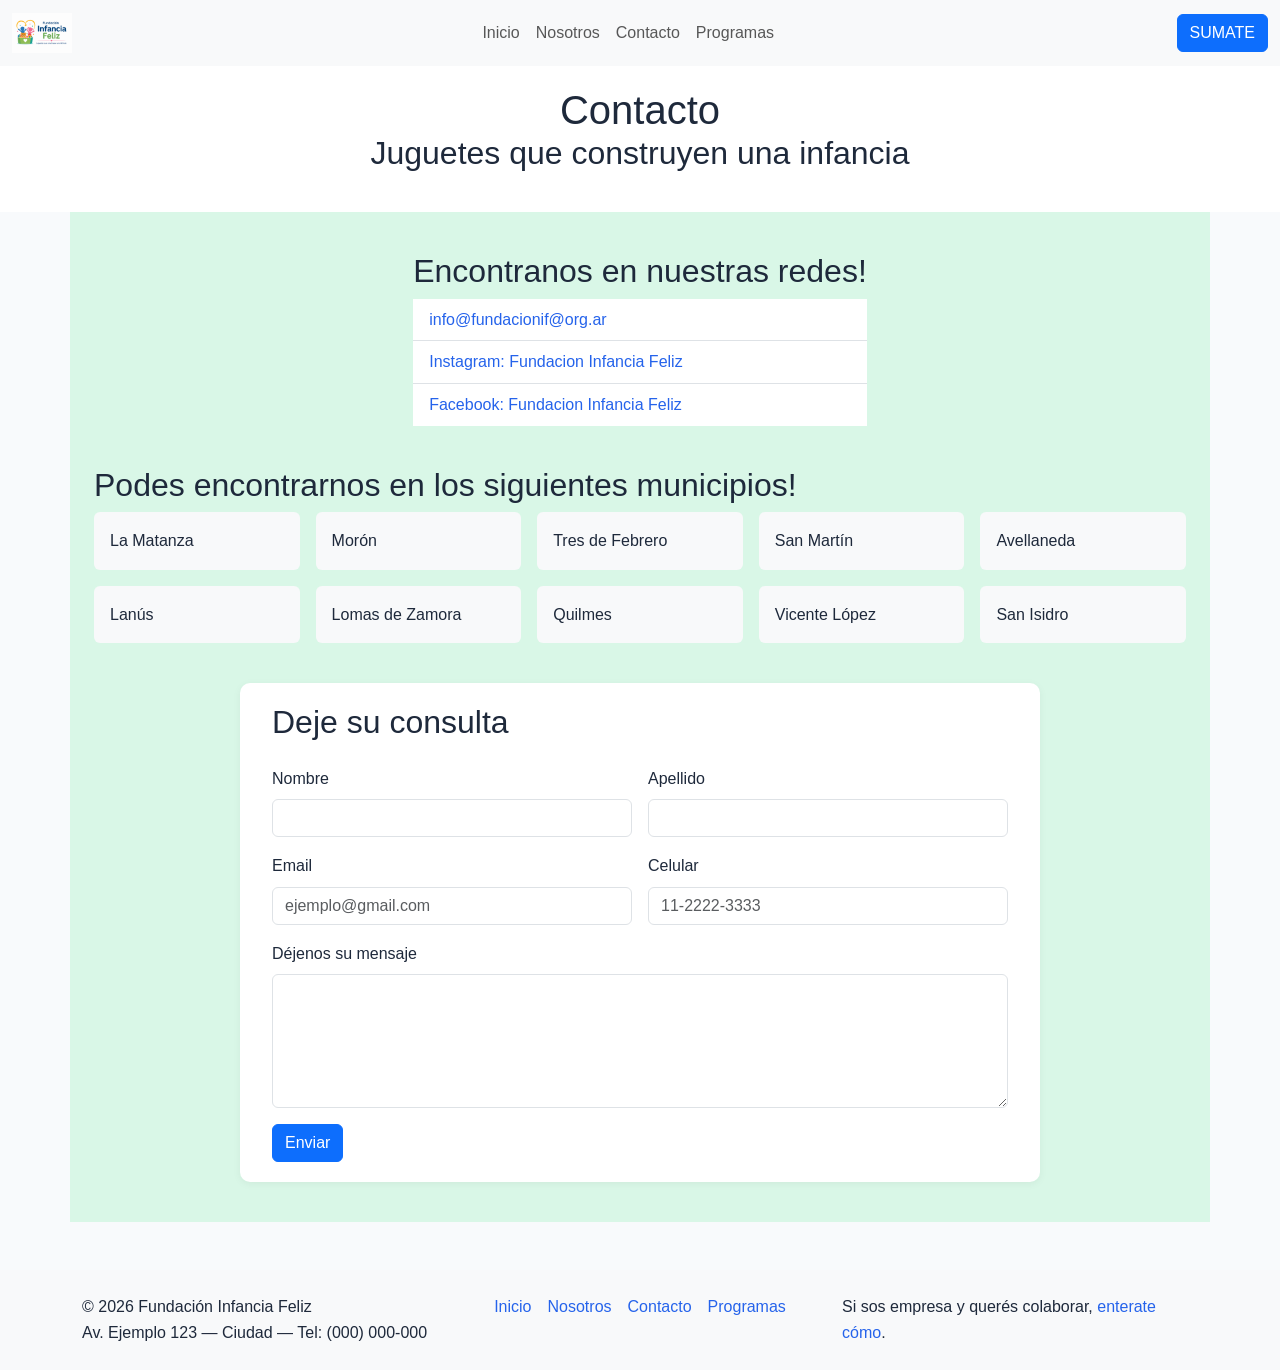
==== pages/contacto.html @ 073d968b "cambios en el estilo del nav" ====
<!doctype html>
<html lang="es">
  <head>
    <meta charset="UTF-8" />
    <meta name="viewport" content="width=device-width, initial-scale=1.0" />
    <title>Fundación Infancia Feliz</title>
    <link
      href="https://cdn.jsdelivr.net/npm/bootstrap@5.3.0/dist/css/bootstrap.min.css"
      rel="stylesheet"
    />
    <link rel="stylesheet" href="../css/estilos.css" />
  </head>

  <body>
    <nav class="navbar navbar-expand-lg navbar-light bg-light">
      <div class="container-fluid">
        <a class="navbar-brand" href="../index.html">
          <img
            src="/img/logo_FIF.png"
            alt="Logo Fundación Infancia Feliz"
            style="height: 40px"
          />
        </a>
        <button
          class="navbar-toggler"
          type="button"
          data-bs-toggle="collapse"
          data-bs-target="#navbarNav"
          aria-controls="navbarNav"
          aria-expanded="false"
          aria-label="Toggle navigation"
        >
          <span class="navbar-toggler-icon"></span>
        </button>
        <div
          class="collapse navbar-collapse justify-content-center"
          id="navbarNav"
        >
          <ul class="navbar-nav mx-auto text-center">
            <li class="nav-item">
              <a class="nav-link" href="../index.html">Inicio</a>
            </li>
            <li class="nav-item">
              <a class="nav-link" href="/pages/nosotros.html">Nosotros</a>
            </li>
            <li class="nav-item">
              <a class="nav-link" href="/pages/contacto.html">Contacto</a>
            </li>
            <li class="nav-item">
              <a class="nav-link" href="/pages/programas.html">Programas</a>
            </li>
          </ul>
          <a class="btn btn-primary ms-2" href="../index.html#inscripcion"
            >SUMATE</a
          >
        </div>
      </div>
    </nav>

    <header>
      <div class="header-copy">
        <h1>Contacto</h1>
        <h2>Juguetes que construyen una infancia</h2>
      </div>
    </header>

    <main class="container">
      <section id="nuestras_redes">
        <div class="container">
          <h2>Encontranos en nuestras redes!</h2>
          <ul class="list-group list-group-flush">
            <li class="list-group-item">
              <a
                href="mailto:info@fundacionif@org.ar"
                class="text-decoration-none"
                >info@fundacionif@org.ar</a
              >
            </li>
            <li class="list-group-item">
              <a
                href="https://www.instagram.com/"
                target="_blank"
                class="text-decoration-none"
                >Instagram: Fundacion Infancia Feliz</a
              >
            </li>
            <li class="list-group-item">
              <a
                href="https://www.facebook.com/"
                target="_blank"
                class="text-decoration-none"
                >Facebook: Fundacion Infancia Feliz</a
              >
            </li>
          </ul>
        </div>
      </section>

      <section>
        <div class="container">
          <h2>Podes encontrarnos en los siguientes municipios!</h2>
          <div class="row row-cols-1 row-cols-md-2 row-cols-lg-5 g-3">
            <div class="col">
              <div class="p-3 bg-light rounded">
                <p class="mb-0">La Matanza</p>
              </div>
            </div>
            <div class="col">
              <div class="p-3 bg-light rounded">
                <p class="mb-0">Morón</p>
              </div>
            </div>
            <div class="col">
              <div class="p-3 bg-light rounded">
                <p class="mb-0">Tres de Febrero</p>
              </div>
            </div>
            <div class="col">
              <div class="p-3 bg-light rounded">
                <p class="mb-0">San Martín</p>
              </div>
            </div>
            <div class="col">
              <div class="p-3 bg-light rounded">
                <p class="mb-0">Avellaneda</p>
              </div>
            </div>
            <div class="col">
              <div class="p-3 bg-light rounded">
                <p class="mb-0">Lanús</p>
              </div>
            </div>
            <div class="col">
              <div class="p-3 bg-light rounded">
                <p class="mb-0">Lomas de Zamora</p>
              </div>
            </div>
            <div class="col">
              <div class="p-3 bg-light rounded">
                <p class="mb-0">Quilmes</p>
              </div>
            </div>
            <div class="col">
              <div class="p-3 bg-light rounded">
                <p class="mb-0">Vicente López</p>
              </div>
            </div>
            <div class="col">
              <div class="p-3 bg-light rounded">
                <p class="mb-0">San Isidro</p>
              </div>
            </div>
          </div>
        </div>
      </section>

      <section id="Consulta" class="Consulta">
        <div class="container">
          <form
            id="form-consulta"
            action="#success"
            method="get"
            class="row g-3"
          >
            <div class="col-12">
              <h2>Deje su consulta</h2>
            </div>
            <div class="col-md-6">
              <label for="nombre" class="form-label">Nombre</label>
              <input
                type="text"
                id="nombre"
                name="nombre"
                class="form-control"
                required
              />
            </div>

            <div class="col-md-6">
              <label for="apellido" class="form-label">Apellido</label>
              <input
                type="text"
                id="apellido"
                name="apellido"
                class="form-control"
                required
              />
            </div>

            <div class="col-md-6">
              <label for="email" class="form-label">Email</label>
              <input
                type="email"
                id="email"
                name="email"
                class="form-control"
                required
                placeholder="ejemplo@gmail.com"
              />
            </div>

            <div class="col-md-6">
              <label for="celular" class="form-label">Celular</label>
              <input
                type="tel"
                id="celular"
                name="celular"
                class="form-control"
                required
                placeholder="11-2222-3333"
              />
            </div>

            <div class="col-12">
              <label for="mensaje" class="form-label">Déjenos su mensaje</label>
              <textarea id="mensaje" class="form-control" rows="5"></textarea>
            </div>

            <div class="col-12">
              <button type="submit" class="btn btn-primary">Enviar</button>
            </div>
          </form>
          <div id="success" class="alert alert-success mt-3" role="alert">
            ¡Tu mensaje se envió correctamente! En breve nos contactaremos.
          </div>
        </div>
      </section>
    </main>

    <footer class="bg-light mt-5 py-4">
      <div class="container">
        <div class="row">
          <div class="col-md-4 mb-3 mb-md-0">
            <p>&copy; 2026 Fundación Infancia Feliz</p>
            <p>Av. Ejemplo 123 — Ciudad — Tel: (000) 000-000</p>
          </div>
          <div class="col-md-4 mb-3 mb-md-0 text-center footer-links">
            <ul
              class="list-unstyled d-flex justify-content-center flex-wrap gap-3"
            >
              <li>
                <a href="../index.html" class="text-decoration-none">Inicio</a>
              </li>
              <li>
                <a href="./nosotros.html" class="text-decoration-none"
                  >Nosotros</a
                >
              </li>
              <li>
                <a href="./contacto.html" class="text-decoration-none"
                  >Contacto</a
                >
              </li>
              <li>
                <a href="./programas.html" class="text-decoration-none"
                  >Programas</a
                >
              </li>
            </ul>
          </div>
          <div class="col-md-4">
            <p>
              Si sos empresa y querés colaborar,
              <a href="./contacto.html" class="text-decoration-none"
                >enterate cómo</a
              >.
            </p>
          </div>
        </div>
      </div>
    </footer>
    <script src="https://cdn.jsdelivr.net/npm/bootstrap@5.3.0/dist/js/bootstrap.bundle.min.js"></script>
  </body>
</html>
---- css/estilos.css ----
/* Variable de la paleta de colores */
:root {
  --color-primario: #2563eb;
  --color-secundario: #16a34a;
  --color-texto: #1e293b;
  --color-fondo: #f8fafc;
  --color-contenido: #d9f7e7;
  --color-header-fondo: #ffffff;
  --color-footer-fondo: #2563eb;
  --color-success: #236516;
  --color-blanco: #ffffff;
  --color-borde: #e2e8f0;
  --color-sombra: rgba(0, 0, 0, 0.05);
  --fuente-principal: "Inter", sans-serif;
}

/* RESET BASICO */
* {
  box-sizing: border-box;
  margin: 0;
  padding: 0;
}

html {
  width: 100%;
  height: 100%;
}

body {
  min-height: 100vh;
  background-color: var(--color-fondo);
  color: var(--color-texto);
  font-family: var(--fuente-principal);
  line-height: 1.6;
}

header {
  width: 100%;
  background: var(--color-header-fondo);
  padding: 20px 20px 40px;
}

.header-copy {
  width: 100%;
  max-width: 1200px;
  margin: 0 auto;
  text-align: center;
}

.header-copy h1,
.header-copy h2 {
  margin: 0;
}

main {
  width: 100%;
  background: var(--color-contenido);
  display: flex;
  flex-direction: column;
  align-items: center;
  gap: 40px;
  padding: 40px 20px;
}

.patrocinadores {
  width: 100%;
  max-width: 1200px;
  padding: 40px 20px;
  margin: 0 auto;
}

.patrocinadores h2 {
  text-align: center;
  margin-bottom: 24px;
}

.patrocinadores img {
  width: 100%;
  max-width: 180px;
  height: auto;
  display: block;
}

.patrocinadores .logo-wrap {
  display: flex;
  justify-content: center;
  align-items: center;
  padding: 6px;
  background: transparent;
}

.patrocinadores .logo-img {
  max-width: 160px;
  height: auto;
  opacity: 0.8;
  transition:
    opacity 200ms ease,
    filter 200ms ease;
}

.patrocinadores .logo-wrap:hover .logo-img {
  opacity: 1;
  filter: brightness(1.03) contrast(1.06) saturate(1.02);
}

footer p {
  margin: 0;
}

.footer-links ul {
  justify-content: center;
  gap: 1rem;
}

.footer-links li {
  margin-bottom: 0;
}

@media (max-width: 576px) {
  .footer-links ul {
    flex-direction: column;
    gap: 0.6rem;
  }
}

@media (max-width: 768px) {
  .navbar .navbar-nav {
    justify-content: center;
  }
}

.inscripcion,
.Consulta {
  width: 100%;
  max-width: 800px;
  padding: 20px;
  background: var(--color-blanco);
  border-radius: 10px;
  box-shadow: 0 2px 8px var(--color-sombra);
  margin: 0 auto;
}

#success {
  display: none;
  padding: 14px 16px;
  border-radius: 10px;
  font-size: 0.95rem;
  background: #d1fae5;
  color: var(--color-success);
  border: 1px solid #a7f3d0;
  margin-top: 10px;
}

#success:target {
  display: block;
}

a {
  color: var(--color-primario);
  text-decoration: none;
  transition: 0.2s ease;
}

a:hover {
  opacity: 0.55;
}

h1,
h2,
h3,
h4,
h5,
h6 {
  margin-top: 0;
  color: var(--color-texto);
}
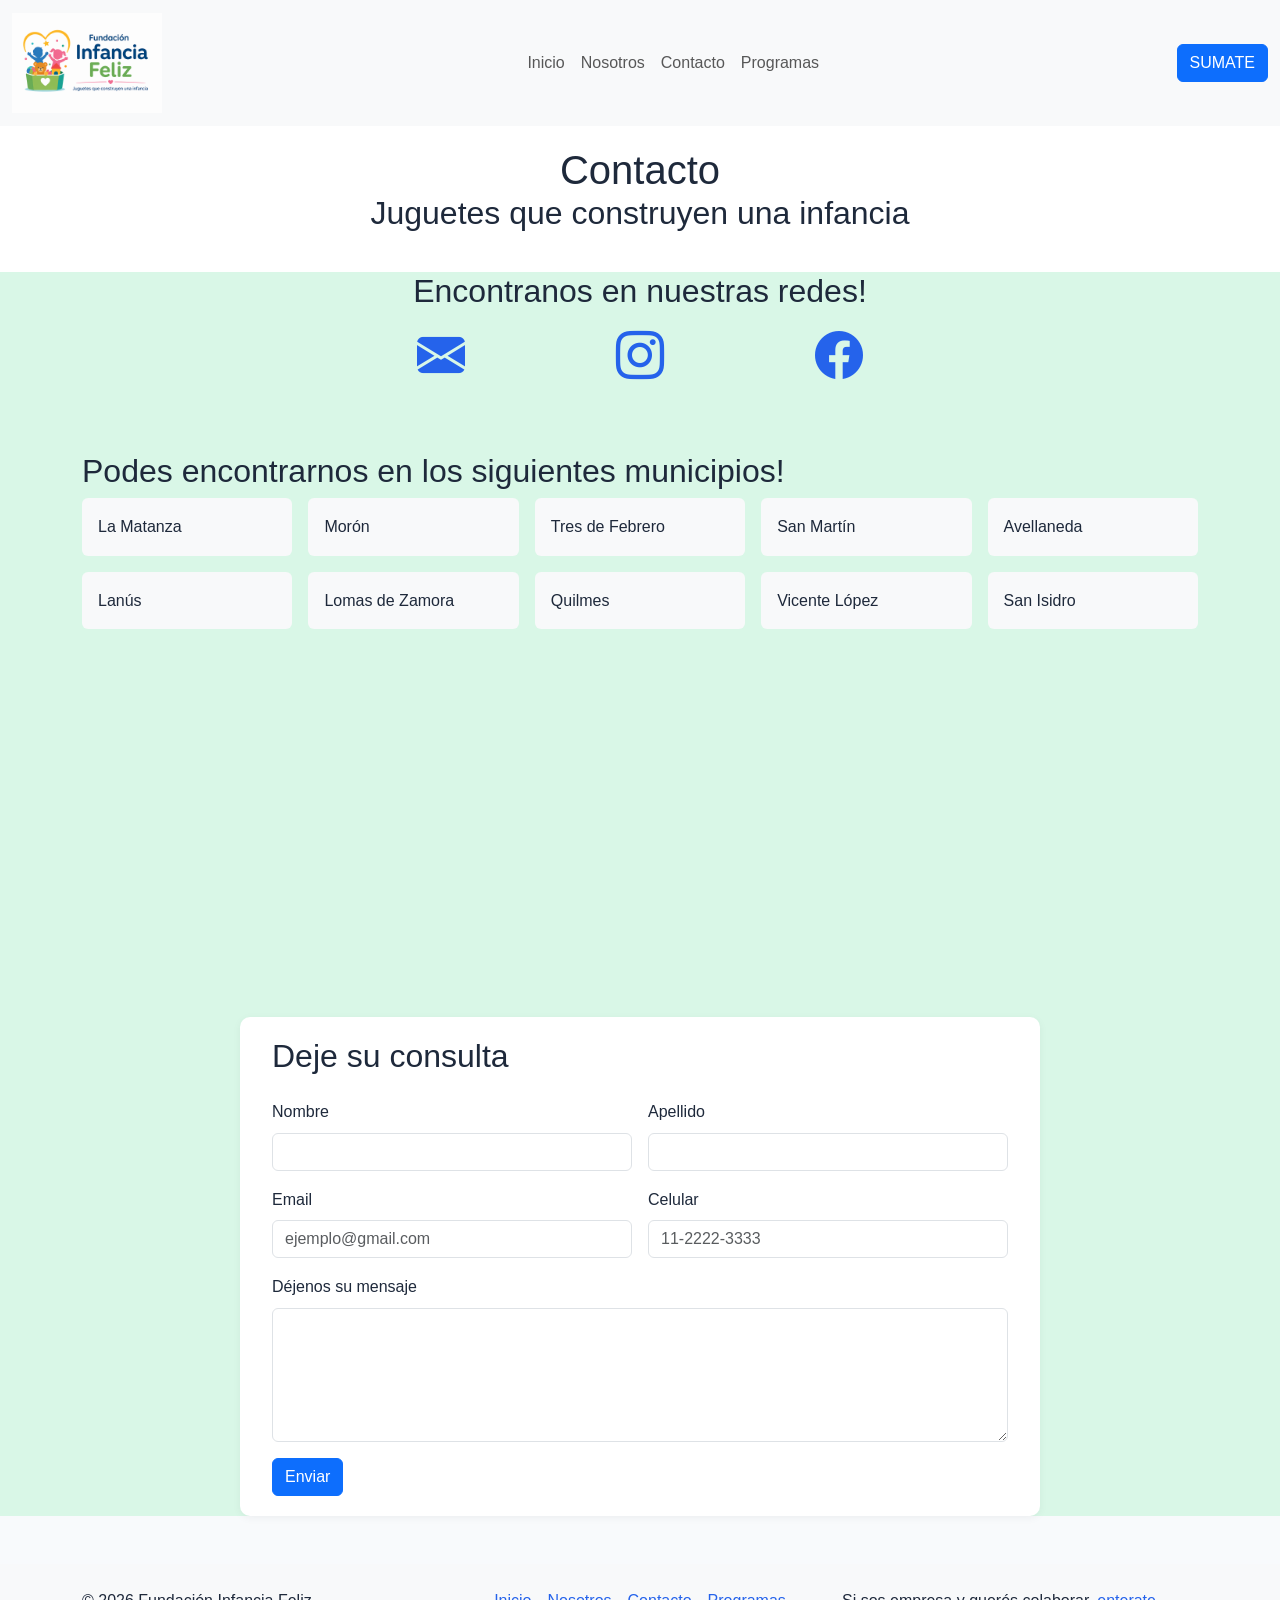
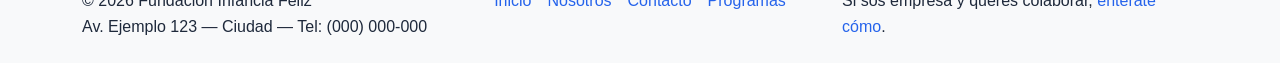
==== commit d6969d52: "se agrega contenido en contacto.html y programas.html, tambien imagenes y un mapa, se modifica un po" ====
--- a/pages/contacto.html
+++ b/pages/contacto.html
@@ -8,6 +8,10 @@
       href="https://cdn.jsdelivr.net/npm/bootstrap@5.3.0/dist/css/bootstrap.min.css"
       rel="stylesheet"
     />
+    <link
+      rel="stylesheet"
+      href="https://cdn.jsdelivr.net/npm/bootstrap-icons@1.11.3/font/bootstrap-icons.min.css"
+    />
     <link rel="stylesheet" href="../css/estilos.css" />
   </head>
 
@@ -18,7 +22,7 @@
           <img
             src="/img/logo_FIF.png"
             alt="Logo Fundación Infancia Feliz"
-            style="height: 40px"
+            style="height: 100px"
           />
         </a>
         <button
@@ -64,33 +68,36 @@
       </div>
     </header>
 
-    <main class="container">
+    <main>
       <section id="nuestras_redes">
-        <div class="container">
-          <h2>Encontranos en nuestras redes!</h2>
-          <ul class="list-group list-group-flush">
-            <li class="list-group-item">
+        <div class="row align-items-center justify-content-center">
+          <div class="col-12 text-center">
+            <h2>Encontranos en nuestras redes!</h2>
+          </div>
+
+          <ul class="row text-center">
+            <li class="list-group-item col-4">
               <a
                 href="mailto:info@fundacionif@org.ar"
                 class="text-decoration-none"
-                >info@fundacionif@org.ar</a
-              >
-            </li>
-            <li class="list-group-item">
+                ><i class="bi bi-envelope-fill" style="font-size: 3rem"></i>
+              </a>
+            </li>
+            <li class="list-group-item col-4">
               <a
                 href="https://www.instagram.com/"
                 target="_blank"
                 class="text-decoration-none"
-                >Instagram: Fundacion Infancia Feliz</a
-              >
-            </li>
-            <li class="list-group-item">
+                ><i class="bi bi-instagram" style="font-size: 3rem"></i
+              ></a>
+            </li>
+            <li class="list-group-item col-4">
               <a
                 href="https://www.facebook.com/"
                 target="_blank"
                 class="text-decoration-none"
-                >Facebook: Fundacion Infancia Feliz</a
-              >
+                ><i class="bi bi-facebook" style="font-size: 3rem"></i
+              ></a>
             </li>
           </ul>
         </div>
@@ -152,9 +159,18 @@
             </div>
           </div>
         </div>
+
+        <iframe 
+  src="https://www.google.com/maps/embed?pb=!1m18!1m12!1m3!1d3283.427414147626!2d-58.64022692350282!3d-34.61863775828763!2m3!1f0!2f0!3f0!3m2!1i1024!2i768!4f13.1!3m3!1m2!1s0x95bcb8d055e548bf%3A0x738f85ea67aeabe5!2sUniversidad%20Nacional%20de%20Hurlingham!5e0!3m2!1ses!2sar!4v1782451593957!5m2!1ses!2sar" 
+  width="50%" 
+  height="300" 
+  style="border:0; border-radius:10px; margin: 20px;" 
+  allowfullscreen="" 
+  loading="lazy">
+</iframe>
       </section>
 
-      <section id="Consulta" class="Consulta">
+      <section class="consulta">
         <div class="container">
           <form
             id="form-consulta"
--- a/css/estilos.css
+++ b/css/estilos.css
@@ -11,7 +11,7 @@
   --color-blanco: #ffffff;
   --color-borde: #e2e8f0;
   --color-sombra: rgba(0, 0, 0, 0.05);
-  --fuente-principal: "Inter", sans-serif;
+  --fuente-principal: "Trebuchet MS", sans-serif;
 }
 
 /* RESET BASICO */
@@ -59,7 +59,20 @@
   flex-direction: column;
   align-items: center;
   gap: 40px;
-  padding: 40px 20px;
+}
+
+.presentacion h2 {
+  font-size: 3rem;
+  background-color: #197c4e;
+  color: white;
+  display: inline-block;
+}
+
+.presentacion p {
+  font-size: 1.2rem;
+  line-height: 1.8;
+  margin-top: 20px;
+  padding-left: 5px;
 }
 
 .patrocinadores {
@@ -76,7 +89,6 @@
 
 .patrocinadores img {
   width: 100%;
-  max-width: 180px;
   height: auto;
   display: block;
 }
@@ -85,59 +97,78 @@
   display: flex;
   justify-content: center;
   align-items: center;
-  padding: 6px;
   background: transparent;
 }
 
 .patrocinadores .logo-img {
-  max-width: 160px;
+  max-width: 200px;
   height: auto;
   opacity: 0.8;
   transition:
     opacity 200ms ease,
-    filter 200ms ease;
+    filter 200ms ease,
+    transform 200ms ease;
 }
 
 .patrocinadores .logo-wrap:hover .logo-img {
-  opacity: 1;
+  opacity: 100;
   filter: brightness(1.03) contrast(1.06) saturate(1.02);
+  filter: drop-shadow(0 12px 30px rgba(0, 0, 0, 0.25));
+  transform: translateY(-3px);
 }
 
 footer p {
   margin: 0;
 }
 
-.footer-links ul {
-  justify-content: center;
-  gap: 1rem;
-}
-
-.footer-links li {
-  margin-bottom: 0;
-}
-
-@media (max-width: 576px) {
-  .footer-links ul {
-    flex-direction: column;
-    gap: 0.6rem;
-  }
-}
-
-@media (max-width: 768px) {
-  .navbar .navbar-nav {
-    justify-content: center;
-  }
+#nuestros_programas {
+  width: 100%;
+  max-width: 1200px;
+  margin: 0 auto;
+  padding: 20px 0;
+}
+
+#nuestros_programas h2 {
+  text-align: center;
+  margin-bottom: 24px;
+}
+
+.programas-grid {
+  display: grid;
+  grid-template-columns: repeat(2, minmax(0, 1fr));
+  gap: 20px;
+}
+
+.programa-card {
+  background: var(--color-blanco);
+  border: 1px solid var(--color-borde);
+  border-radius: 16px;
+  padding: 18px;
+  text-align: center;
+  box-shadow: 0 10px 20px rgba(0, 0, 0, 0.05);
+}
+
+.programa-card img {
+  width: 100%;
+  height: auto;
+  display: block;
+  border-radius: 12px;
+  margin-bottom: 16px;
+}
+
+.programa-card h3 {
+  font-size: 1.2rem;
+  margin: 0;
 }
 
 .inscripcion,
-.Consulta {
+.consulta {
   width: 100%;
   max-width: 800px;
   padding: 20px;
   background: var(--color-blanco);
   border-radius: 10px;
   box-shadow: 0 2px 8px var(--color-sombra);
-  margin: 0 auto;
 }
 
 #success {
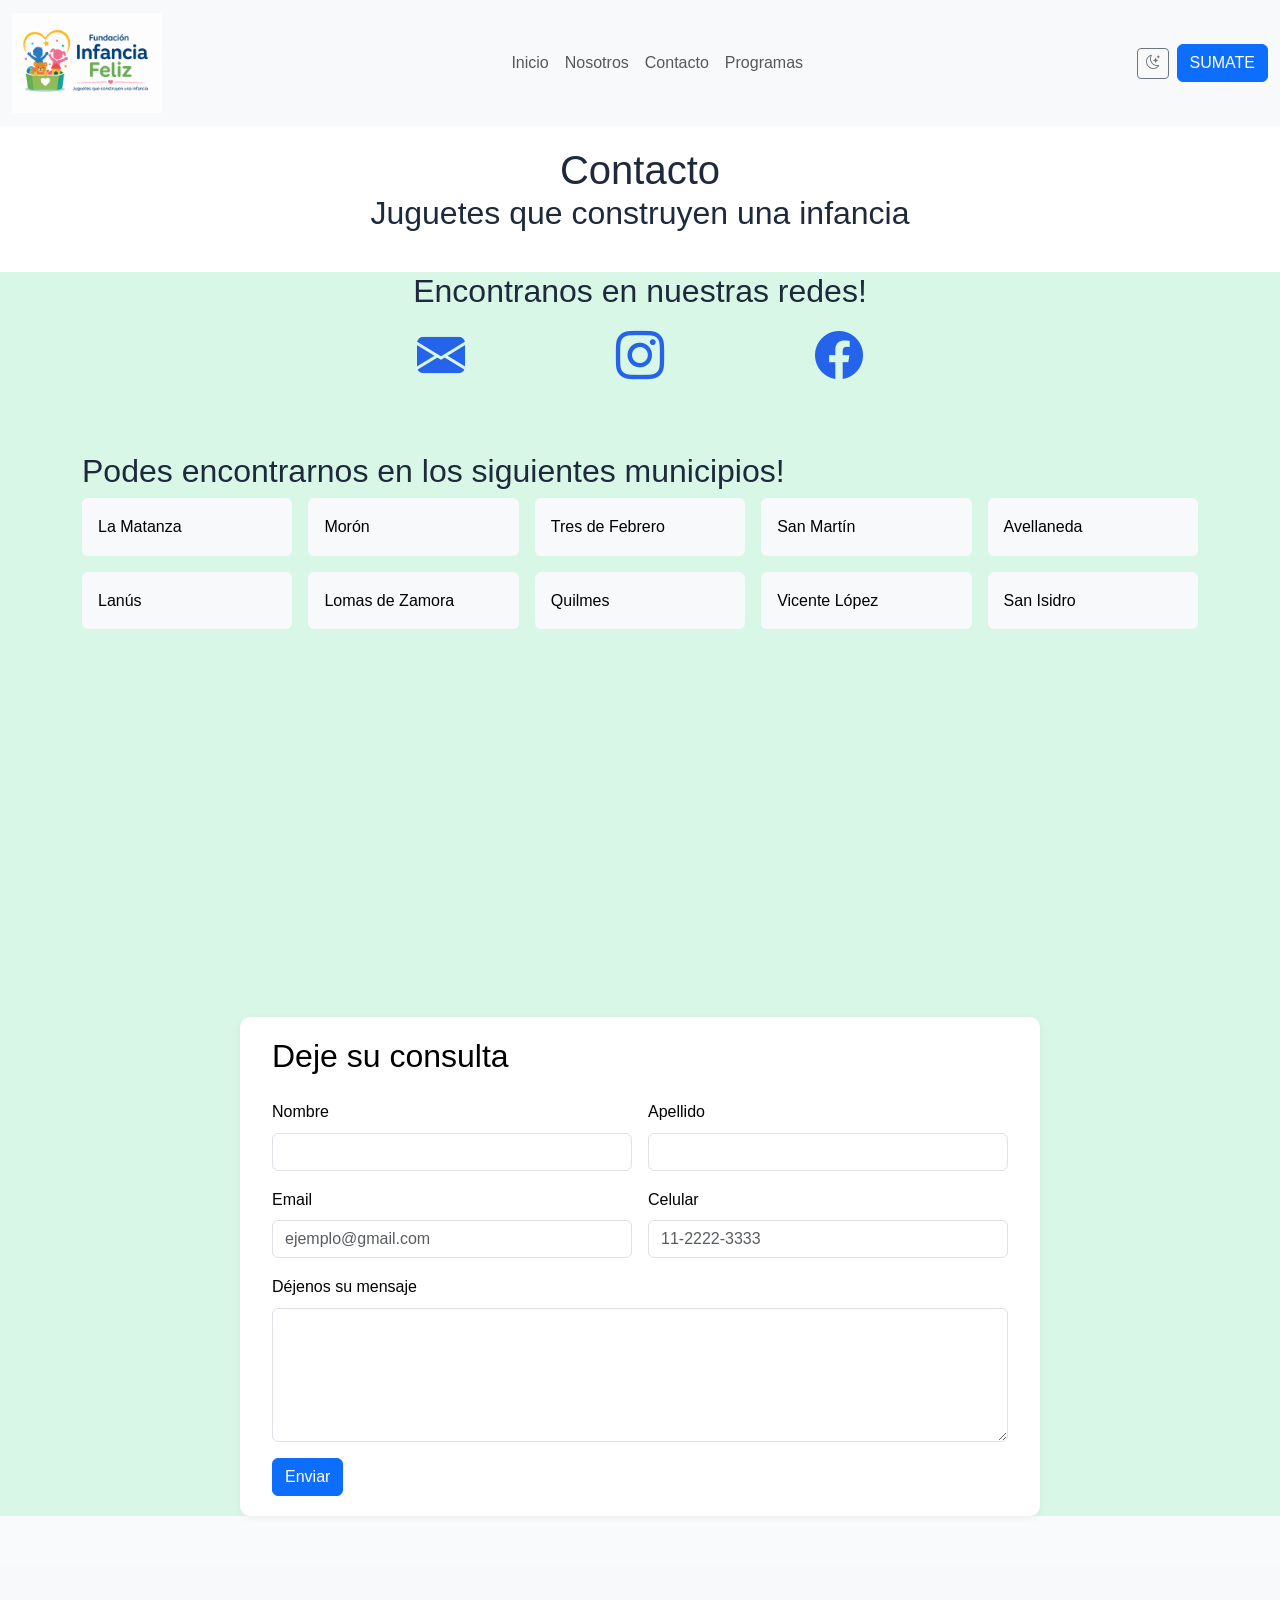
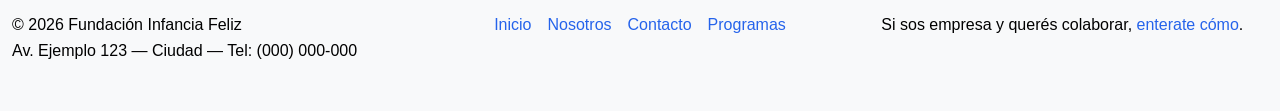
==== commit 21a62e4d: "se agrega javascript modo oscuro, tambien se corrijen diferencias visuales entre las paginas" ====
--- a/pages/contacto.html
+++ b/pages/contacto.html
@@ -54,6 +54,10 @@
               <a class="nav-link" href="/pages/programas.html">Programas</a>
             </li>
           </ul>
+
+          <button id="btn-modo" class="btn btn-outline-secondary btn-sm">
+            <i class="bi bi-moon-stars"></i>
+          </button>
           <a class="btn btn-primary ms-2" href="../index.html#inscripcion"
             >SUMATE</a
           >
@@ -103,7 +107,7 @@
         </div>
       </section>
 
-      <section>
+      <section id="donde-estamos">
         <div class="container">
           <h2>Podes encontrarnos en los siguientes municipios!</h2>
           <div class="row row-cols-1 row-cols-md-2 row-cols-lg-5 g-3">
@@ -160,14 +164,15 @@
           </div>
         </div>
 
-        <iframe 
-  src="https://www.google.com/maps/embed?pb=!1m18!1m12!1m3!1d3283.427414147626!2d-58.64022692350282!3d-34.61863775828763!2m3!1f0!2f0!3f0!3m2!1i1024!2i768!4f13.1!3m3!1m2!1s0x95bcb8d055e548bf%3A0x738f85ea67aeabe5!2sUniversidad%20Nacional%20de%20Hurlingham!5e0!3m2!1ses!2sar!4v1782451593957!5m2!1ses!2sar" 
-  width="50%" 
-  height="300" 
-  style="border:0; border-radius:10px; margin: 20px;" 
-  allowfullscreen="" 
-  loading="lazy">
-</iframe>
+        <iframe
+          src="https://www.google.com/maps/embed?pb=!1m18!1m12!1m3!1d3283.427414147626!2d-58.64022692350282!3d-34.61863775828763!2m3!1f0!2f0!3f0!3m2!1i1024!2i768!4f13.1!3m3!1m2!1s0x95bcb8d055e548bf%3A0x738f85ea67aeabe5!2sUniversidad%20Nacional%20de%20Hurlingham!5e0!3m2!1ses!2sar!4v1782451593957!5m2!1ses!2sar"
+          width="50%"
+          height="300"
+          style="border: 0; border-radius: 10px; margin: 20px"
+          allowfullscreen=""
+          loading="lazy"
+        >
+        </iframe>
       </section>
 
       <section class="consulta">
@@ -244,13 +249,13 @@
     </main>
 
     <footer class="bg-light mt-5 py-4">
-      <div class="container">
+      <div>
         <div class="row">
-          <div class="col-md-4 mb-3 mb-md-0">
+          <div class="col-md-4 p-4">
             <p>&copy; 2026 Fundación Infancia Feliz</p>
             <p>Av. Ejemplo 123 — Ciudad — Tel: (000) 000-000</p>
           </div>
-          <div class="col-md-4 mb-3 mb-md-0 text-center footer-links">
+          <div class="col-md-4 p-4">
             <ul
               class="list-unstyled d-flex justify-content-center flex-wrap gap-3"
             >
@@ -274,7 +279,7 @@
               </li>
             </ul>
           </div>
-          <div class="col-md-4">
+          <div class="col-md-4 p-4">
             <p>
               Si sos empresa y querés colaborar,
               <a href="./contacto.html" class="text-decoration-none"
@@ -286,5 +291,6 @@
       </div>
     </footer>
     <script src="https://cdn.jsdelivr.net/npm/bootstrap@5.3.0/dist/js/bootstrap.bundle.min.js"></script>
+    <script src="/JS/main.js"></script>
   </body>
 </html>
--- a/css/estilos.css
+++ b/css/estilos.css
@@ -21,6 +21,30 @@
   padding: 0;
 }
 
+/*MODO OSCURO*/
+body.modo-oscuro {
+  --color-primario: #2563eb;
+  --color-secundario: #16a34a;
+  --color-texto: #f9f9fa;
+  --color-fondo: #f8fafc;
+  --color-contenido: #17442e;
+  --color-header-fondo: #2e5f48;
+  --color-footer-fondo: #2563eb;
+  --color-success: #236516;
+  --color-blanco: #ffffff;
+  --color-borde: #e2e8f0;
+  --color-sombra: rgba(0, 0, 0, 0.05);
+  --fuente-principal: "Trebuchet MS", sans-serif;
+}
+
+body.modo-oscuro #btn-modo {
+  background: #222;
+}
+
+body.modo-oscuro #btn-modo:hover {
+  background: #222;
+}
+
 html {
   width: 100%;
   height: 100%;
@@ -119,6 +143,7 @@
 
 footer p {
   margin: 0;
+  color: black;
 }
 
 #nuestros_programas {
@@ -169,6 +194,11 @@
   background: var(--color-blanco);
   border-radius: 10px;
   box-shadow: 0 2px 8px var(--color-sombra);
+  color: black;
+}
+
+.inscripcion h2{
+  color: black;
 }
 
 #success {
@@ -205,3 +235,12 @@
   margin-top: 0;
   color: var(--color-texto);
 }
+
+
+#form-consulta h2{
+  color: black;
+}
+
+#donde-estamos p{
+  color: black;
+}
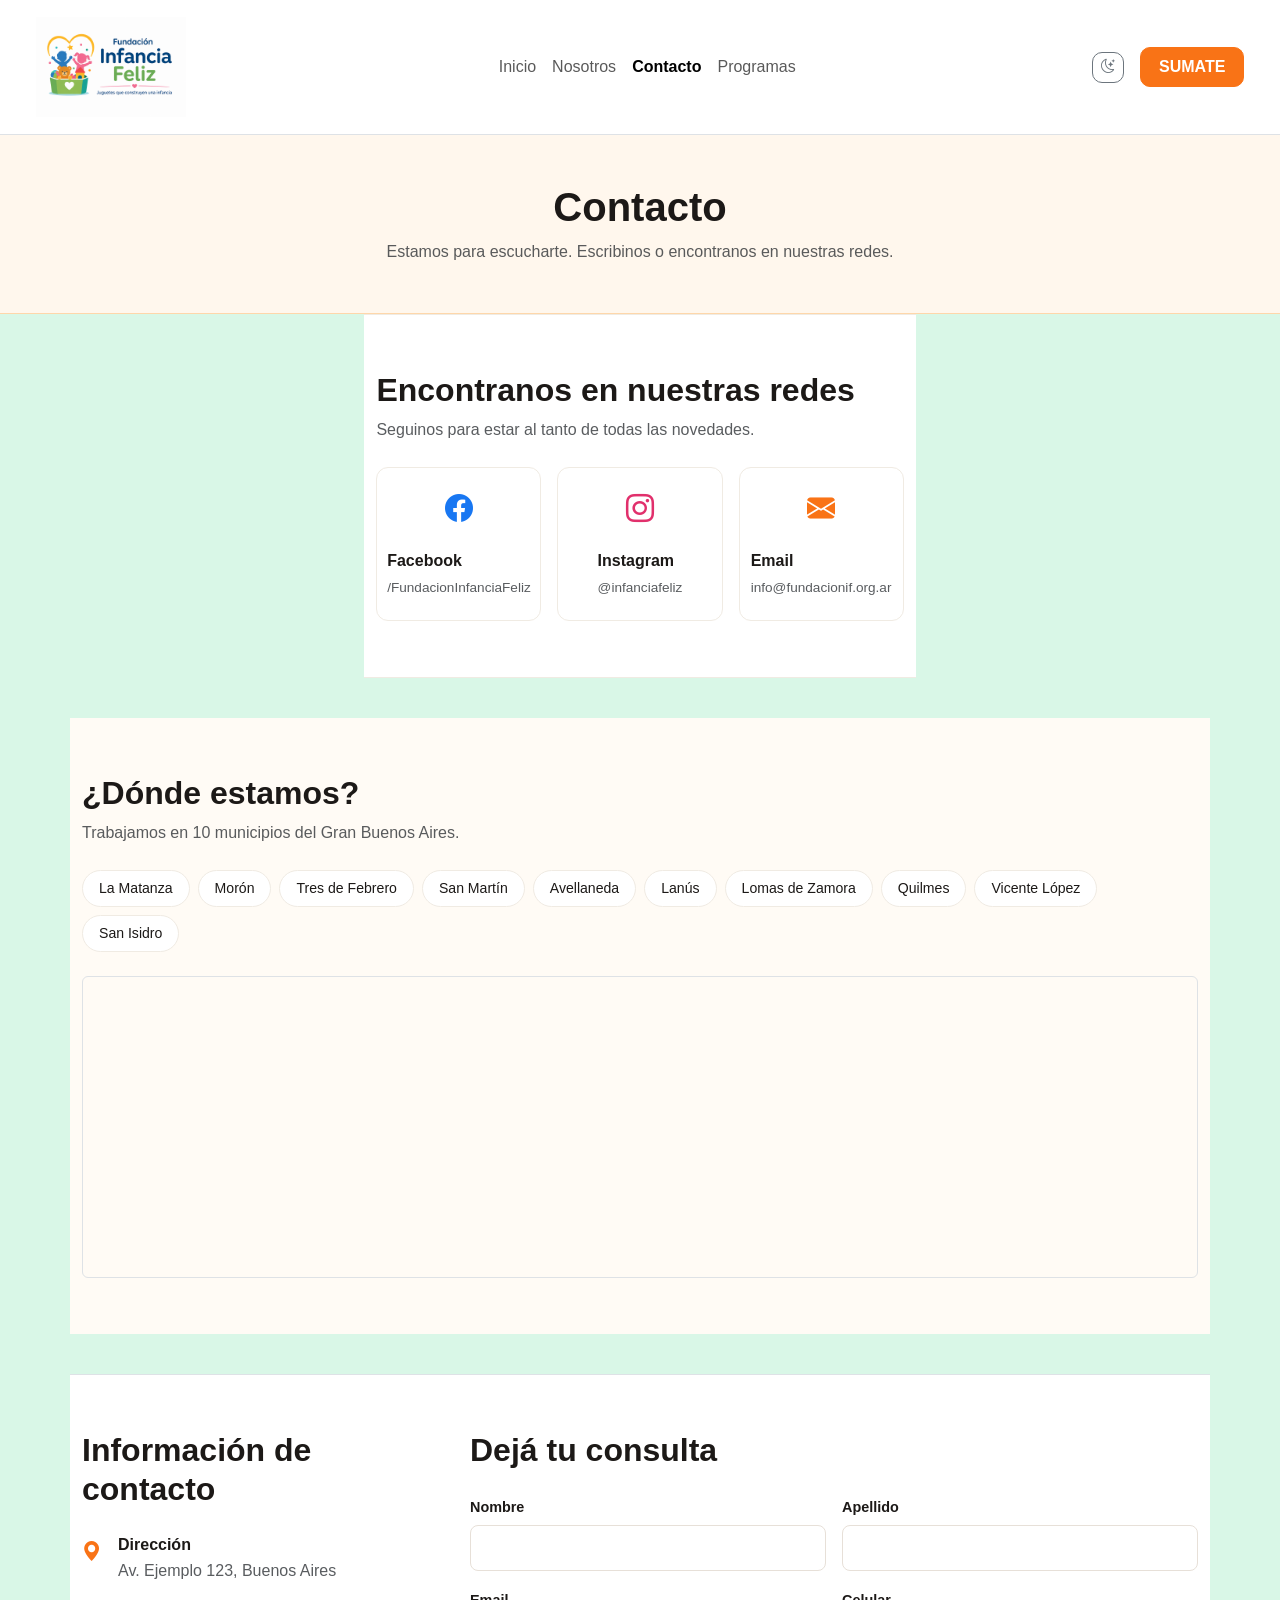
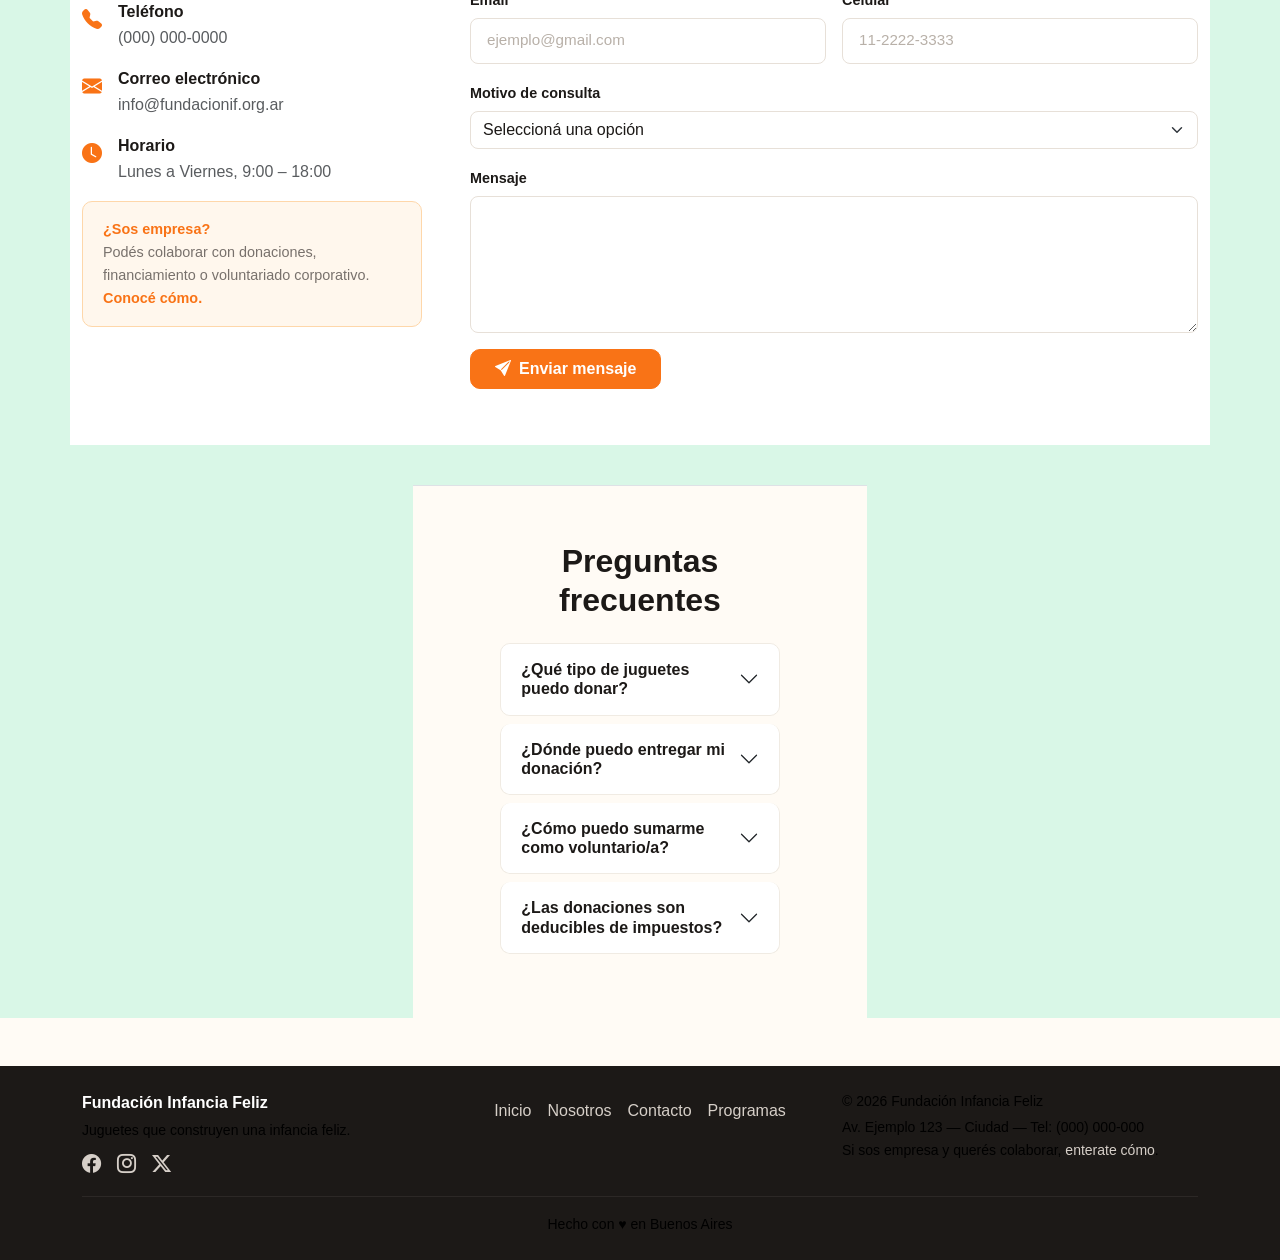
==== commit 6c131b61: "se agrega contenido y mejora visual con bootstrap en Contacto.html" ====
--- a/pages/contacto.html
+++ b/pages/contacto.html
@@ -3,294 +3,318 @@
   <head>
     <meta charset="UTF-8" />
     <meta name="viewport" content="width=device-width, initial-scale=1.0" />
-    <title>Fundación Infancia Feliz</title>
-    <link
-      href="https://cdn.jsdelivr.net/npm/bootstrap@5.3.0/dist/css/bootstrap.min.css"
-      rel="stylesheet"
-    />
-    <link
-      rel="stylesheet"
-      href="https://cdn.jsdelivr.net/npm/bootstrap-icons@1.11.3/font/bootstrap-icons.min.css"
-    />
+    <title>Contacto — Fundación Infancia Feliz</title>
+    <link href="https://cdn.jsdelivr.net/npm/bootstrap@5.3.0/dist/css/bootstrap.min.css" rel="stylesheet" />
+    <link rel="stylesheet" href="https://cdn.jsdelivr.net/npm/bootstrap-icons@1.11.3/font/bootstrap-icons.min.css" />
     <link rel="stylesheet" href="../css/estilos.css" />
+    <!-- css -->
+    <link rel="stylesheet" href="../css/contacto.css" />
   </head>
 
   <body>
-    <nav class="navbar navbar-expand-lg navbar-light bg-light">
+
+    <!-- NAVBAR -->
+    <nav class="navbar navbar-expand-lg navbar-light border-bottom">
       <div class="container-fluid">
         <a class="navbar-brand" href="../index.html">
-          <img
-            src="/img/logo_FIF.png"
-            alt="Logo Fundación Infancia Feliz"
-            style="height: 100px"
-          />
+          <img src="/img/logo_FIF.png" alt="Logo Fundación Infancia Feliz" style="height: 100px" />
         </a>
-        <button
-          class="navbar-toggler"
-          type="button"
-          data-bs-toggle="collapse"
-          data-bs-target="#navbarNav"
-          aria-controls="navbarNav"
-          aria-expanded="false"
-          aria-label="Toggle navigation"
-        >
+        <button class="navbar-toggler" type="button" data-bs-toggle="collapse" data-bs-target="#navbarNav"
+          aria-controls="navbarNav" aria-expanded="false" aria-label="Toggle navigation">
           <span class="navbar-toggler-icon"></span>
         </button>
-        <div
-          class="collapse navbar-collapse justify-content-center"
-          id="navbarNav"
-        >
+        <div class="collapse navbar-collapse justify-content-center" id="navbarNav">
           <ul class="navbar-nav mx-auto text-center">
-            <li class="nav-item">
-              <a class="nav-link" href="../index.html">Inicio</a>
-            </li>
-            <li class="nav-item">
-              <a class="nav-link" href="/pages/nosotros.html">Nosotros</a>
-            </li>
-            <li class="nav-item">
-              <a class="nav-link" href="/pages/contacto.html">Contacto</a>
-            </li>
-            <li class="nav-item">
-              <a class="nav-link" href="/pages/programas.html">Programas</a>
-            </li>
+            <li class="nav-item"><a class="nav-link" href="../index.html">Inicio</a></li>
+            <li class="nav-item"><a class="nav-link" href="/pages/nosotros.html">Nosotros</a></li>
+            <li class="nav-item"><a class="nav-link active fw-semibold" href="/pages/contacto.html">Contacto</a></li>
+            <li class="nav-item"><a class="nav-link" href="/pages/programas.html">Programas</a></li>
           </ul>
-
-          <button id="btn-modo" class="btn btn-outline-secondary btn-sm">
+          <button id="btn-modo" class="btn btn-outline-secondary btn-sm me-2">
             <i class="bi bi-moon-stars"></i>
           </button>
-          <a class="btn btn-primary ms-2" href="../index.html#inscripcion"
-            >SUMATE</a
-          >
+          <a class="btn btn-primary ms-2" href="../index.html#inscripcion">SUMATE</a>
         </div>
       </div>
     </nav>
 
-    <header>
-      <div class="header-copy">
-        <h1>Contacto</h1>
-        <h2>Juguetes que construyen una infancia</h2>
+    <!-- HEADER -->
+    <header class="py-5 text-center">
+      <div class="container">
+        <h1 class="fw-bold mb-2">Contacto</h1>
+        <p class="text-muted mb-0">Estamos para escucharte. Escribinos o encontranos en nuestras redes.</p>
       </div>
     </header>
 
     <main>
+
+      <!-- REDES SOCIALES -->
       <section id="nuestras_redes">
-        <div class="row align-items-center justify-content-center">
-          <div class="col-12 text-center">
-            <h2>Encontranos en nuestras redes!</h2>
-          </div>
-
-          <ul class="row text-center">
-            <li class="list-group-item col-4">
-              <a
-                href="mailto:info@fundacionif@org.ar"
-                class="text-decoration-none"
-                ><i class="bi bi-envelope-fill" style="font-size: 3rem"></i>
+        <div class="container">
+          <h2 class="fw-bold mb-2">Encontranos en nuestras redes</h2>
+          <p class="text-muted mb-4">Seguinos para estar al tanto de todas las novedades.</p>
+          <div class="row g-3">
+            <div class="col-sm-4">
+              <a href="https://www.facebook.com/" target="_blank" class="red-card">
+                <i class="bi bi-facebook fs-3" style="color: #1877F2"></i>
+                <div>
+                  <div class="fw-semibold">Facebook</div>
+                  <small class="text-muted">/FundacionInfanciaFeliz</small>
+                </div>
               </a>
-            </li>
-            <li class="list-group-item col-4">
-              <a
-                href="https://www.instagram.com/"
-                target="_blank"
-                class="text-decoration-none"
-                ><i class="bi bi-instagram" style="font-size: 3rem"></i
-              ></a>
-            </li>
-            <li class="list-group-item col-4">
-              <a
-                href="https://www.facebook.com/"
-                target="_blank"
-                class="text-decoration-none"
-                ><i class="bi bi-facebook" style="font-size: 3rem"></i
-              ></a>
-            </li>
-          </ul>
+            </div>
+            <div class="col-sm-4">
+              <a href="https://www.instagram.com/" target="_blank" class="red-card">
+                <i class="bi bi-instagram fs-3" style="color: #E1306C"></i>
+                <div>
+                  <div class="fw-semibold">Instagram</div>
+                  <small class="text-muted">@infanciafeliz</small>
+                </div>
+              </a>
+            </div>
+            <div class="col-sm-4">
+              <a href="mailto:info@fundacionif.org.ar" class="red-card">
+                <i class="bi bi-envelope-fill fs-3" style="color: #F97316"></i>
+                <div>
+                  <div class="fw-semibold">Email</div>
+                  <small class="text-muted">info@fundacionif.org.ar</small>
+                </div>
+              </a>
+            </div>
+          </div>
         </div>
       </section>
 
+      <!-- DÓNDE ESTAMOS -->
       <section id="donde-estamos">
         <div class="container">
-          <h2>Podes encontrarnos en los siguientes municipios!</h2>
-          <div class="row row-cols-1 row-cols-md-2 row-cols-lg-5 g-3">
-            <div class="col">
-              <div class="p-3 bg-light rounded">
-                <p class="mb-0">La Matanza</p>
+          <h2 class="fw-bold mb-2">¿Dónde estamos?</h2>
+          <p class="text-muted mb-4">Trabajamos en 10 municipios del Gran Buenos Aires.</p>
+          <div class="d-flex flex-wrap gap-2 mb-4">
+            <span class="badge-municipio">La Matanza</span>
+            <span class="badge-municipio">Morón</span>
+            <span class="badge-municipio">Tres de Febrero</span>
+            <span class="badge-municipio">San Martín</span>
+            <span class="badge-municipio">Avellaneda</span>
+            <span class="badge-municipio">Lanús</span>
+            <span class="badge-municipio">Lomas de Zamora</span>
+            <span class="badge-municipio">Quilmes</span>
+            <span class="badge-municipio">Vicente López</span>
+            <span class="badge-municipio">San Isidro</span>
+          </div>
+          <div class="rounded overflow-hidden border">
+            <iframe
+              src="https://www.google.com/maps/embed?pb=!1m18!1m12!1m3!1d3283.427414147626!2d-58.64022692350282!3d-34.61863775828763!2m3!1f0!2f0!3f0!3m2!1i1024!2i768!4f13.1!3m3!1m2!1s0x95bcb8d055e548bf%3A0x738f85ea67aeabe5!2sUniversidad%20Nacional%20de%20Hurlingham!5e0!3m2!1ses!2sar!4v1782451593957!5m2!1ses!2sar"
+              width="100%" height="300" style="border:0; display:block;"
+              allowfullscreen="" loading="lazy" title="Ubicación de la fundación">
+            </iframe>
+          </div>
+        </div>
+      </section>
+
+      <!-- FORMULARIO + INFO -->
+      <section class="border-top">
+        <div class="container">
+          <div class="row g-5">
+
+            <!-- Info de contacto -->
+            <div class="col-lg-4">
+              <h2 class="fw-bold mb-4">Información de contacto</h2>
+              <ul class="list-unstyled">
+                <li class="d-flex gap-3 mb-3">
+                  <i class="bi bi-geo-alt-fill fs-5 mt-1 icono-contacto"></i>
+                  <div>
+                    <div class="fw-semibold">Dirección</div>
+                    <div class="text-muted">Av. Ejemplo 123, Buenos Aires</div>
+                  </div>
+                </li>
+                <li class="d-flex gap-3 mb-3">
+                  <i class="bi bi-telephone-fill fs-5 mt-1 icono-contacto"></i>
+                  <div>
+                    <div class="fw-semibold">Teléfono</div>
+                    <div class="text-muted">(000) 000-0000</div>
+                  </div>
+                </li>
+                <li class="d-flex gap-3 mb-3">
+                  <i class="bi bi-envelope-fill fs-5 mt-1 icono-contacto"></i>
+                  <div>
+                    <div class="fw-semibold">Correo electrónico</div>
+                    <div class="text-muted">info@fundacionif.org.ar</div>
+                  </div>
+                </li>
+                <li class="d-flex gap-3 mb-3">
+                  <i class="bi bi-clock-fill fs-5 mt-1 icono-contacto"></i>
+                  <div>
+                    <div class="fw-semibold">Horario</div>
+                    <div class="text-muted">Lunes a Viernes, 9:00 – 18:00</div>
+                  </div>
+                </li>
+              </ul>
+
+              <div class="alerta-empresa mt-3">
+                <strong>¿Sos empresa?</strong><br>
+                Podés colaborar con donaciones, financiamiento o voluntariado corporativo.
+                <a href="./contacto.html">Conocé cómo.</a>
               </div>
             </div>
-            <div class="col">
-              <div class="p-3 bg-light rounded">
-                <p class="mb-0">Morón</p>
+
+            <!-- Formulario -->
+            <div class="col-lg-8">
+              <h2 class="fw-bold mb-4">Dejá tu consulta</h2>
+              <form id="form-consulta" action="#success" method="get">
+                <div class="row g-3">
+                  <div class="col-md-6">
+                    <label for="nombre" class="form-label">Nombre</label>
+                    <input type="text" id="nombre" name="nombre" class="form-control" required />
+                  </div>
+                  <div class="col-md-6">
+                    <label for="apellido" class="form-label">Apellido</label>
+                    <input type="text" id="apellido" name="apellido" class="form-control" required />
+                  </div>
+                  <div class="col-md-6">
+                    <label for="email" class="form-label">Email</label>
+                    <input type="email" id="email" name="email" class="form-control" placeholder="ejemplo@gmail.com" required />
+                  </div>
+                  <div class="col-md-6">
+                    <label for="celular" class="form-label">Celular</label>
+                    <input type="tel" id="celular" name="celular" class="form-control" placeholder="11-2222-3333" required />
+                  </div>
+                  <div class="col-12">
+                    <label for="motivo" class="form-label">Motivo de consulta</label>
+                    <select id="motivo" name="motivo" class="form-select">
+                      <option value="">Seleccioná una opción</option>
+                      <option value="donacion">Quiero donar juguetes</option>
+                      <option value="empresa">Soy empresa y quiero colaborar</option>
+                      <option value="voluntariado">Quiero ser voluntario/a</option>
+                      <option value="informacion">Necesito información sobre programas</option>
+                      <option value="otro">Otro</option>
+                    </select>
+                  </div>
+                  <div class="col-12">
+                    <label for="mensaje" class="form-label">Mensaje</label>
+                    <textarea id="mensaje" name="mensaje" class="form-control" rows="5"></textarea>
+                  </div>
+                  <div class="col-12">
+                    <button type="submit" class="btn btn-primary px-4">
+                      <i class="bi bi-send-fill me-2"></i>Enviar mensaje
+                    </button>
+                  </div>
+                </div>
+              </form>
+              <div id="success" class="alert alert-success mt-3" role="alert">
+                <i class="bi bi-check-circle-fill me-2"></i>
+                ¡Mensaje enviado! Te respondemos en menos de 48 horas hábiles.
               </div>
             </div>
-            <div class="col">
-              <div class="p-3 bg-light rounded">
-                <p class="mb-0">Tres de Febrero</p>
+
+          </div>
+        </div>
+      </section>
+
+      <!-- PREGUNTAS FRECUENTES -->
+      <section class="border-top">
+        <div class="container">
+          <div class="row justify-content-center">
+            <div class="col-lg-8">
+              <h2 class="fw-bold mb-4 text-center">Preguntas frecuentes</h2>
+              <div class="accordion" id="faqAccordion">
+
+                <div class="accordion-item">
+                  <h2 class="accordion-header">
+                    <button class="accordion-button collapsed" type="button" data-bs-toggle="collapse" data-bs-target="#faq1">
+                      ¿Qué tipo de juguetes puedo donar?
+                    </button>
+                  </h2>
+                  <div id="faq1" class="accordion-collapse collapse" data-bs-parent="#faqAccordion">
+                    <div class="accordion-body text-muted">
+                      Aceptamos juguetes en buen estado, limpios y sin piezas faltantes. Priorizamos juguetes educativos y didácticos para niños de 0 a 12 años.
+                    </div>
+                  </div>
+                </div>
+
+                <div class="accordion-item">
+                  <h2 class="accordion-header">
+                    <button class="accordion-button collapsed" type="button" data-bs-toggle="collapse" data-bs-target="#faq2">
+                      ¿Dónde puedo entregar mi donación?
+                    </button>
+                  </h2>
+                  <div id="faq2" class="accordion-collapse collapse" data-bs-parent="#faqAccordion">
+                    <div class="accordion-body text-muted">
+                      Tenemos puntos de entrega en los 10 municipios donde operamos. Escribinos y te decimos el más cercano a vos.
+                    </div>
+                  </div>
+                </div>
+
+                <div class="accordion-item">
+                  <h2 class="accordion-header">
+                    <button class="accordion-button collapsed" type="button" data-bs-toggle="collapse" data-bs-target="#faq3">
+                      ¿Cómo puedo sumarme como voluntario/a?
+                    </button>
+                  </h2>
+                  <div id="faq3" class="accordion-collapse collapse" data-bs-parent="#faqAccordion">
+                    <div class="accordion-body text-muted">
+                      Completá el formulario eligiendo "Quiero ser voluntario/a" y nos ponemos en contacto con vos.
+                    </div>
+                  </div>
+                </div>
+
+                <div class="accordion-item">
+                  <h2 class="accordion-header">
+                    <button class="accordion-button collapsed" type="button" data-bs-toggle="collapse" data-bs-target="#faq4">
+                      ¿Las donaciones son deducibles de impuestos?
+                    </button>
+                  </h2>
+                  <div id="faq4" class="accordion-collapse collapse" data-bs-parent="#faqAccordion">
+                    <div class="accordion-body text-muted">
+                      Sí. Somos una fundación con personería jurídica y emitimos certificado de donación. Contactanos para más detalles.
+                    </div>
+                  </div>
+                </div>
+
               </div>
             </div>
-            <div class="col">
-              <div class="p-3 bg-light rounded">
-                <p class="mb-0">San Martín</p>
-              </div>
-            </div>
-            <div class="col">
-              <div class="p-3 bg-light rounded">
-                <p class="mb-0">Avellaneda</p>
-              </div>
-            </div>
-            <div class="col">
-              <div class="p-3 bg-light rounded">
-                <p class="mb-0">Lanús</p>
-              </div>
-            </div>
-            <div class="col">
-              <div class="p-3 bg-light rounded">
-                <p class="mb-0">Lomas de Zamora</p>
-              </div>
-            </div>
-            <div class="col">
-              <div class="p-3 bg-light rounded">
-                <p class="mb-0">Quilmes</p>
-              </div>
-            </div>
-            <div class="col">
-              <div class="p-3 bg-light rounded">
-                <p class="mb-0">Vicente López</p>
-              </div>
-            </div>
-            <div class="col">
-              <div class="p-3 bg-light rounded">
-                <p class="mb-0">San Isidro</p>
-              </div>
-            </div>
-          </div>
-        </div>
-
-        <iframe
-          src="https://www.google.com/maps/embed?pb=!1m18!1m12!1m3!1d3283.427414147626!2d-58.64022692350282!3d-34.61863775828763!2m3!1f0!2f0!3f0!3m2!1i1024!2i768!4f13.1!3m3!1m2!1s0x95bcb8d055e548bf%3A0x738f85ea67aeabe5!2sUniversidad%20Nacional%20de%20Hurlingham!5e0!3m2!1ses!2sar!4v1782451593957!5m2!1ses!2sar"
-          width="50%"
-          height="300"
-          style="border: 0; border-radius: 10px; margin: 20px"
-          allowfullscreen=""
-          loading="lazy"
-        >
-        </iframe>
+          </div>
+        </div>
       </section>
 
-      <section class="consulta">
-        <div class="container">
-          <form
-            id="form-consulta"
-            action="#success"
-            method="get"
-            class="row g-3"
-          >
-            <div class="col-12">
-              <h2>Deje su consulta</h2>
-            </div>
-            <div class="col-md-6">
-              <label for="nombre" class="form-label">Nombre</label>
-              <input
-                type="text"
-                id="nombre"
-                name="nombre"
-                class="form-control"
-                required
-              />
-            </div>
-
-            <div class="col-md-6">
-              <label for="apellido" class="form-label">Apellido</label>
-              <input
-                type="text"
-                id="apellido"
-                name="apellido"
-                class="form-control"
-                required
-              />
-            </div>
-
-            <div class="col-md-6">
-              <label for="email" class="form-label">Email</label>
-              <input
-                type="email"
-                id="email"
-                name="email"
-                class="form-control"
-                required
-                placeholder="ejemplo@gmail.com"
-              />
-            </div>
-
-            <div class="col-md-6">
-              <label for="celular" class="form-label">Celular</label>
-              <input
-                type="tel"
-                id="celular"
-                name="celular"
-                class="form-control"
-                required
-                placeholder="11-2222-3333"
-              />
-            </div>
-
-            <div class="col-12">
-              <label for="mensaje" class="form-label">Déjenos su mensaje</label>
-              <textarea id="mensaje" class="form-control" rows="5"></textarea>
-            </div>
-
-            <div class="col-12">
-              <button type="submit" class="btn btn-primary">Enviar</button>
-            </div>
-          </form>
-          <div id="success" class="alert alert-success mt-3" role="alert">
-            ¡Tu mensaje se envió correctamente! En breve nos contactaremos.
-          </div>
-        </div>
-      </section>
     </main>
 
-    <footer class="bg-light mt-5 py-4">
-      <div>
-        <div class="row">
-          <div class="col-md-4 p-4">
-            <p>&copy; 2026 Fundación Infancia Feliz</p>
-            <p>Av. Ejemplo 123 — Ciudad — Tel: (000) 000-000</p>
-          </div>
-          <div class="col-md-4 p-4">
-            <ul
-              class="list-unstyled d-flex justify-content-center flex-wrap gap-3"
-            >
-              <li>
-                <a href="../index.html" class="text-decoration-none">Inicio</a>
-              </li>
-              <li>
-                <a href="./nosotros.html" class="text-decoration-none"
-                  >Nosotros</a
-                >
-              </li>
-              <li>
-                <a href="./contacto.html" class="text-decoration-none"
-                  >Contacto</a
-                >
-              </li>
-              <li>
-                <a href="./programas.html" class="text-decoration-none"
-                  >Programas</a
-                >
-              </li>
+    <!-- FOOTER -->
+    <footer class="py-4 mt-5">
+      <div class="container">
+        <div class="row g-4">
+          <div class="col-md-4">
+            <p class="fw-bold text-white mb-1">Fundación Infancia Feliz</p>
+            <p class="small">Juguetes que construyen una infancia feliz.</p>
+            <div class="d-flex gap-3 mt-2 footer-social">
+              <a href="https://www.facebook.com/" target="_blank" aria-label="Facebook"><i class="bi bi-facebook"></i></a>
+              <a href="https://www.instagram.com/" target="_blank" aria-label="Instagram"><i class="bi bi-instagram"></i></a>
+              <a href="https://x.com/" target="_blank" aria-label="X"><i class="bi bi-twitter-x"></i></a>
+            </div>
+          </div>
+          <div class="col-md-4">
+            <ul class="list-unstyled d-flex justify-content-center flex-wrap gap-3 mt-2">
+              <li><a href="../index.html">Inicio</a></li>
+              <li><a href="./nosotros.html">Nosotros</a></li>
+              <li><a href="./contacto.html">Contacto</a></li>
+              <li><a href="./programas.html">Programas</a></li>
             </ul>
           </div>
-          <div class="col-md-4 p-4">
-            <p>
+          <div class="col-md-4">
+            <p class="small mb-1">&copy; 2026 Fundación Infancia Feliz</p>
+            <p class="small">Av. Ejemplo 123 — Ciudad — Tel: (000) 000-000</p>
+            <p class="small">
               Si sos empresa y querés colaborar,
-              <a href="./contacto.html" class="text-decoration-none"
-                >enterate cómo</a
-              >.
+              <a href="./contacto.html">enterate cómo</a>.
             </p>
           </div>
         </div>
+        <hr />
+        <p class="small text-center mb-0">Hecho con ♥ en Buenos Aires</p>
       </div>
     </footer>
+
     <script src="https://cdn.jsdelivr.net/npm/bootstrap@5.3.0/dist/js/bootstrap.bundle.min.js"></script>
     <script src="/JS/main.js"></script>
   </body>
-</html>
+</html>
--- a/css/estilos.css
+++ b/css/estilos.css
@@ -12,6 +12,16 @@
   --color-borde: #e2e8f0;
   --color-sombra: rgba(0, 0, 0, 0.05);
   --fuente-principal: "Trebuchet MS", sans-serif;
+  --naranja: #F97316;
+  --naranja-claro: #FFF7ED;
+  --naranja-borde: #FED7AA;
+  --verde: #16A34A;
+  --verde-claro: #F0FDF4;
+  --texto: #1C1917;
+  --texto-suave: #78716C;
+  --fondo: #FFFBF5;
+  --blanco: #FFFFFF;
+  --radio: 14px;
 }
 
 /* RESET BASICO */
@@ -243,4 +253,435 @@
 
 #donde-estamos p{
   color: black;
-}+}
+
+      body {
+        font-family: 'Nunito', sans-serif;
+        background-color: var(--fondo);
+        color: var(--texto);
+      }
+
+      /* ── NAVBAR ── */
+      .navbar {
+        background-color: var(--blanco) !important;
+        border-bottom: 1px solid #F5F0E8;
+        padding: 0.75rem 1.5rem;
+      }
+
+      /* ── HERO HEADER ── */
+      .page-hero {
+        background: linear-gradient(135deg, #FFF7ED 0%, #FFFBF5 60%, #F0FDF4 100%);
+        padding: 5rem 1.5rem 4rem;
+        text-align: center;
+        position: relative;
+        overflow: hidden;
+      }
+
+      .page-hero::before {
+        content: '';
+        position: absolute;
+        top: -60px; right: -60px;
+        width: 280px; height: 280px;
+        background: radial-gradient(circle, #FED7AA44 0%, transparent 70%);
+        border-radius: 50%;
+      }
+
+      .page-hero::after {
+        content: '';
+        position: absolute;
+        bottom: -40px; left: -40px;
+        width: 200px; height: 200px;
+        background: radial-gradient(circle, #BBF7D044 0%, transparent 70%);
+        border-radius: 50%;
+      }
+
+      .hero-eyebrow {
+        display: inline-block;
+        background: var(--naranja-claro);
+        color: var(--naranja);
+        border: 1px solid var(--naranja-borde);
+        border-radius: 100px;
+        padding: 0.35rem 1.1rem;
+        font-size: 0.8rem;
+        font-weight: 700;
+        letter-spacing: 0.06em;
+        text-transform: uppercase;
+        margin-bottom: 1.2rem;
+      }
+
+      .page-hero h1 {
+        font-family: 'Playfair Display', serif;
+        font-size: clamp(2.2rem, 5vw, 3.2rem);
+        font-weight: 700;
+        color: var(--texto);
+        margin-bottom: 1rem;
+        line-height: 1.2;
+      }
+
+      .page-hero p {
+        font-size: 1.1rem;
+        color: var(--texto-suave);
+        max-width: 500px;
+        margin: 0 auto;
+        line-height: 1.7;
+      }
+
+      /* ── SECCIONES ── */
+      section {
+        padding: 5rem 0;
+      }
+
+      .section-label {
+        font-size: 0.75rem;
+        font-weight: 700;
+        letter-spacing: 0.1em;
+        text-transform: uppercase;
+        color: var(--naranja);
+        margin-bottom: 0.6rem;
+      }
+
+      .section-title {
+        font-family: 'Playfair Display', serif;
+        font-size: clamp(1.6rem, 3vw, 2.2rem);
+        font-weight: 700;
+        color: var(--texto);
+        margin-bottom: 1rem;
+      }
+
+      .section-subtitle {
+        color: var(--texto-suave);
+        font-size: 1rem;
+        line-height: 1.7;
+        max-width: 560px;
+      }
+
+      /* ── REDES SOCIALES ── */
+      #nuestras_redes {
+        background: var(--blanco);
+        border-top: 1px solid #F0EBE3;
+        border-bottom: 1px solid #F0EBE3;
+      }
+
+      .red-card {
+        display: flex;
+        flex-direction: column;
+        align-items: center;
+        gap: 0.8rem;
+        padding: 2rem 1.5rem;
+        background: var(--blanco);
+        border: 1px solid #F0EBE3;
+        border-radius: var(--radio);
+        text-decoration: none;
+        color: var(--texto);
+        transition: transform 0.2s ease, box-shadow 0.2s ease, border-color 0.2s ease;
+      }
+
+      .red-card:hover {
+        transform: translateY(-4px);
+        box-shadow: 0 12px 32px rgba(0,0,0,0.08);
+        color: var(--texto);
+      }
+
+      .red-card.facebook:hover { border-color: #1877F2; }
+      .red-card.instagram:hover { border-color: #E1306C; }
+      .red-card.email:hover { border-color: var(--naranja); }
+
+      .red-icon {
+        width: 60px; height: 60px;
+        border-radius: 50%;
+        display: flex; align-items: center; justify-content: center;
+        font-size: 1.6rem;
+      }
+
+      .red-card.facebook .red-icon { background: #E7F0FD; color: #1877F2; }
+      .red-card.instagram .red-icon { background: #FDE8F1; color: #E1306C; }
+      .red-card.email .red-icon { background: var(--naranja-claro); color: var(--naranja); }
+
+      .red-card span {
+        font-weight: 700;
+        font-size: 1rem;
+      }
+
+      .red-card small {
+        color: var(--texto-suave);
+        font-size: 0.85rem;
+      }
+
+      /* ── MAPA / MUNICIPIOS ── */
+      #donde-estamos {
+        background: var(--fondo);
+      }
+
+      .municipio-pill {
+        background: var(--blanco);
+        border: 1px solid #F0EBE3;
+        border-radius: 100px;
+        padding: 0.5rem 1.1rem;
+        font-size: 0.88rem;
+        font-weight: 600;
+        color: var(--texto);
+        transition: background 0.15s, border-color 0.15s;
+      }
+
+      .municipio-pill:hover {
+        background: var(--naranja-claro);
+        border-color: var(--naranja-borde);
+        color: var(--naranja);
+      }
+
+      .mapa-wrapper {
+        border-radius: var(--radio);
+        overflow: hidden;
+        border: 1px solid #F0EBE3;
+        margin-top: 2.5rem;
+      }
+
+      .mapa-wrapper iframe {
+        display: block;
+        width: 100%;
+        height: 360px;
+        border: 0;
+      }
+
+      /* ── FORMULARIO ── */
+      .consulta {
+        background: var(--blanco);
+        border-top: 1px solid #F0EBE3;
+      }
+
+      .form-card {
+        background: var(--fondo);
+        border: 1px solid #F0EBE3;
+        border-radius: var(--radio);
+        padding: 2.5rem;
+      }
+
+      .form-label {
+        font-weight: 700;
+        font-size: 0.9rem;
+        color: var(--texto);
+        margin-bottom: 0.4rem;
+      }
+
+      .form-control {
+        border: 1px solid #E7E0D8;
+        border-radius: 10px;
+        padding: 0.65rem 1rem;
+        font-family: 'Nunito', sans-serif;
+        font-size: 0.95rem;
+        background: var(--blanco);
+        color: var(--texto);
+        transition: border-color 0.15s, box-shadow 0.15s;
+      }
+
+      .form-control:focus {
+        border-color: var(--naranja);
+        box-shadow: 0 0 0 3px rgba(249,115,22,0.12);
+        outline: none;
+      }
+
+      .form-control::placeholder {
+        color: #B8B0A8;
+      }
+
+      .btn-enviar {
+        background: var(--naranja);
+        color: #fff;
+        border: none;
+        border-radius: 10px;
+        padding: 0.75rem 2rem;
+        font-family: 'Nunito', sans-serif;
+        font-weight: 700;
+        font-size: 1rem;
+        cursor: pointer;
+        transition: background 0.15s, transform 0.1s;
+      }
+
+      .btn-enviar:hover {
+        background: #EA6B0A;
+        transform: translateY(-1px);
+      }
+
+      .btn-enviar:active {
+        transform: scale(0.98);
+      }
+
+      #success {
+        display: none;
+        background: var(--verde-claro);
+        border: 1px solid #BBF7D0;
+        color: var(--verde);
+        border-radius: 10px;
+        padding: 1rem 1.25rem;
+        font-weight: 600;
+        margin-top: 1rem;
+      }
+
+      /* ── INFO DE CONTACTO ── */
+      .info-item {
+        display: flex;
+        align-items: flex-start;
+        gap: 1rem;
+        padding: 1.25rem 0;
+        border-bottom: 1px solid #F0EBE3;
+      }
+
+      .info-item:last-child { border-bottom: none; }
+
+      .info-icon {
+        width: 44px; height: 44px;
+        border-radius: 10px;
+        background: var(--naranja-claro);
+        color: var(--naranja);
+        display: flex; align-items: center; justify-content: center;
+        font-size: 1.2rem;
+        flex-shrink: 0;
+      }
+
+      .info-label {
+        font-size: 0.8rem;
+        font-weight: 700;
+        text-transform: uppercase;
+        letter-spacing: 0.06em;
+        color: var(--texto-suave);
+        margin-bottom: 0.2rem;
+      }
+
+      .info-value {
+        font-size: 0.95rem;
+        font-weight: 600;
+        color: var(--texto);
+        margin: 0;
+      }
+
+      /* ── FAQ ── */
+      #faq {
+        background: var(--fondo);
+        border-top: 1px solid #F0EBE3;
+      }
+
+      .faq-item {
+        border: 1px solid #F0EBE3;
+        border-radius: var(--radio);
+        margin-bottom: 0.75rem;
+        background: var(--blanco);
+        overflow: hidden;
+        transition: box-shadow 0.15s;
+      }
+
+      .faq-item:hover {
+        box-shadow: 0 4px 16px rgba(0,0,0,0.05);
+      }
+
+      .faq-question {
+        width: 100%;
+        background: none;
+        border: none;
+        padding: 1.2rem 1.5rem;
+        display: flex;
+        justify-content: space-between;
+        align-items: center;
+        font-family: 'Nunito', sans-serif;
+        font-size: 0.95rem;
+        font-weight: 700;
+        color: var(--texto);
+        cursor: pointer;
+        text-align: left;
+        gap: 1rem;
+      }
+
+      .faq-question .bi {
+        color: var(--naranja);
+        font-size: 1.1rem;
+        flex-shrink: 0;
+        transition: transform 0.2s;
+      }
+
+      .faq-answer {
+        display: none;
+        padding: 0 1.5rem 1.2rem;
+        color: var(--texto-suave);
+        font-size: 0.92rem;
+        line-height: 1.7;
+      }
+
+      .faq-item.open .faq-answer { display: block; }
+      .faq-item.open .faq-question .bi { transform: rotate(45deg); }
+
+      /* ── FOOTER ── */
+      footer {
+        background: var(--texto) !important;
+        color: #D6CFC8;
+        padding: 3rem 0 1.5rem;
+      }
+
+      footer a {
+        color: #D6CFC8;
+        text-decoration: none;
+        transition: color 0.15s;
+      }
+
+      footer a:hover { color: var(--naranja); }
+
+      .footer-logo-text {
+        font-family: 'Playfair Display', serif;
+        font-size: 1.2rem;
+        color: var(--blanco);
+        font-weight: 700;
+      }
+
+      .footer-divider {
+        border-top: 1px solid #2C2826;
+        margin: 2rem 0 1.5rem;
+      }
+
+      .footer-copy {
+        font-size: 0.82rem;
+        color: #78716C;
+      }
+
+      .social-icon-btn {
+        width: 38px; height: 38px;
+        border-radius: 50%;
+        background: #2C2826;
+        display: inline-flex; align-items: center; justify-content: center;
+        color: #D6CFC8;
+        font-size: 1rem;
+        transition: background 0.15s, color 0.15s;
+        text-decoration: none;
+      }
+
+      .social-icon-btn:hover { background: var(--naranja); color: #fff; }
+
+      .footer-nav-title {
+        font-size: 0.78rem;
+        font-weight: 700;
+        letter-spacing: 0.1em;
+        text-transform: uppercase;
+        color: #78716C;
+        margin-bottom: 1rem;
+      }
+
+      .footer-nav-link {
+        display: block;
+        font-size: 0.9rem;
+        margin-bottom: 0.5rem;
+      }
+
+      /* ── NAVBAR activa ── */
+      .btn-primary {
+        background: var(--naranja);
+        border-color: var(--naranja);
+        font-weight: 700;
+        border-radius: 10px;
+        padding: 0.45rem 1.1rem;
+      }
+
+      .btn-primary:hover {
+        background: #EA6B0A;
+        border-color: #EA6B0A;
+      }
+
+      .btn-outline-secondary {
+        border-radius: 10px;
+      }
--- a/css/contacto.css
+++ b/css/contacto.css
@@ -0,0 +1,213 @@
+:root {
+  --naranja: #F97316;
+  --naranja-claro: #FFF7ED;
+  --naranja-borde: #FED7AA;
+  --verde-claro: #F0FDF4;
+  --verde-borde: #BBF7D0;
+  --verde-texto: #16A34A;
+  --texto: #1C1917;
+  --texto-suave: #78716C;
+  --fondo: #FFFBF5;
+  --blanco: #FFFFFF;
+  --borde: #F0EBE3;
+}
+
+/* ── BASE ── */
+body {
+  background-color: var(--fondo);
+  color: var(--texto);
+}
+
+/* ── NAVBAR ── */
+.navbar {
+  background-color: var(--blanco) !important;
+}
+
+.btn-primary {
+  background-color: var(--naranja);
+  border-color: var(--naranja);
+  font-weight: 600;
+}
+
+.btn-primary:hover,
+.btn-primary:focus {
+  background-color: #ea6b0a;
+  border-color: #ea6b0a;
+}
+
+/* ── HEADER ── */
+header {
+  background-color: var(--naranja-claro);
+  border-bottom: 1px solid var(--naranja-borde);
+}
+
+header h1 {
+  color: var(--texto);
+}
+
+/* ── SECCIONES: espaciado general ── */
+section {
+  padding: 3.5rem 0;
+}
+
+section h2 {
+  color: var(--texto);
+}
+
+/* ── REDES SOCIALES ── */
+#nuestras_redes {
+  background-color: var(--blanco);
+  border-bottom: 1px solid var(--borde);
+}
+
+.red-card {
+  background-color: var(--blanco);
+  border: 1px solid var(--borde);
+  border-radius: 12px;
+  padding: 1.25rem;
+  text-decoration: none;
+  color: var(--texto);
+  display: flex;
+  align-items: center;
+  gap: 1rem;
+}
+
+.red-card:hover {
+  border-color: var(--naranja-borde);
+  background-color: var(--naranja-claro);
+  color: var(--texto);
+}
+
+/* ── DÓNDE ESTAMOS ── */
+#donde-estamos {
+  background-color: var(--fondo);
+}
+
+.badge-municipio {
+  background-color: var(--blanco);
+  border: 1px solid var(--borde);
+  border-radius: 100px;
+  padding: 0.4rem 1rem;
+  font-size: 0.88rem;
+  color: var(--texto);
+}
+
+/* ── SECCIÓN FORMULARIO ── */
+section:has(#form-consulta) {
+  background-color: var(--blanco);
+  border-top: 1px solid var(--borde);
+}
+
+.icono-contacto {
+  color: var(--naranja);
+}
+
+.alerta-empresa {
+  background-color: var(--naranja-claro);
+  border: 1px solid var(--naranja-borde);
+  border-radius: 10px;
+  padding: 1rem 1.25rem;
+  font-size: 0.9rem;
+  color: var(--texto-suave);
+}
+
+.alerta-empresa strong {
+  color: var(--naranja);
+}
+
+.alerta-empresa a {
+  color: var(--naranja);
+  font-weight: 600;
+  text-decoration: none;
+}
+
+.form-control,
+.form-select {
+  border-color: #E7E0D8;
+  border-radius: 8px;
+  background-color: var(--blanco);
+  color: var(--texto);
+}
+
+.form-control:focus,
+.form-select:focus {
+  border-color: var(--naranja);
+  box-shadow: 0 0 0 3px rgba(249, 115, 22, 0.12);
+}
+
+#success {
+  background-color: var(--verde-claro);
+  border: 1px solid var(--verde-borde);
+  color: var(--verde-texto);
+  border-radius: 8px;
+  padding: 1rem 1.25rem;
+  font-weight: 600;
+}
+
+/* ── FAQ / ACCORDION ── */
+section:has(#faqAccordion) {
+  background-color: var(--fondo);
+  border-top: 1px solid var(--borde);
+}
+
+.accordion-item {
+  border: 1px solid var(--borde);
+  border-radius: 10px !important;
+  margin-bottom: 0.5rem;
+  overflow: hidden;
+  background-color: var(--blanco);
+}
+
+.accordion-button {
+  background-color: var(--blanco);
+  color: var(--texto);
+  font-weight: 600;
+  border-radius: 10px !important;
+}
+
+.accordion-button:not(.collapsed) {
+  background-color: var(--naranja-claro);
+  color: var(--naranja);
+  box-shadow: none;
+}
+
+.accordion-button::after {
+  filter: none;
+}
+
+.accordion-button:not(.collapsed)::after {
+  filter: invert(50%) sepia(80%) saturate(800%) hue-rotate(10deg);
+}
+
+.accordion-button:focus {
+  box-shadow: 0 0 0 3px rgba(249, 115, 22, 0.12);
+}
+
+/* ── FOOTER ── */
+footer {
+  background-color: var(--texto) !important;
+  color: #D6CFC8;
+}
+
+footer a {
+  color: #D6CFC8;
+  text-decoration: none;
+}
+
+footer a:hover {
+  color: var(--naranja);
+}
+
+footer hr {
+  border-color: #2C2826;
+  opacity: 1;
+}
+
+.footer-social a {
+  font-size: 1.2rem;
+  color: #D6CFC8;
+}
+
+.footer-social a:hover {
+  color: var(--naranja);
+}
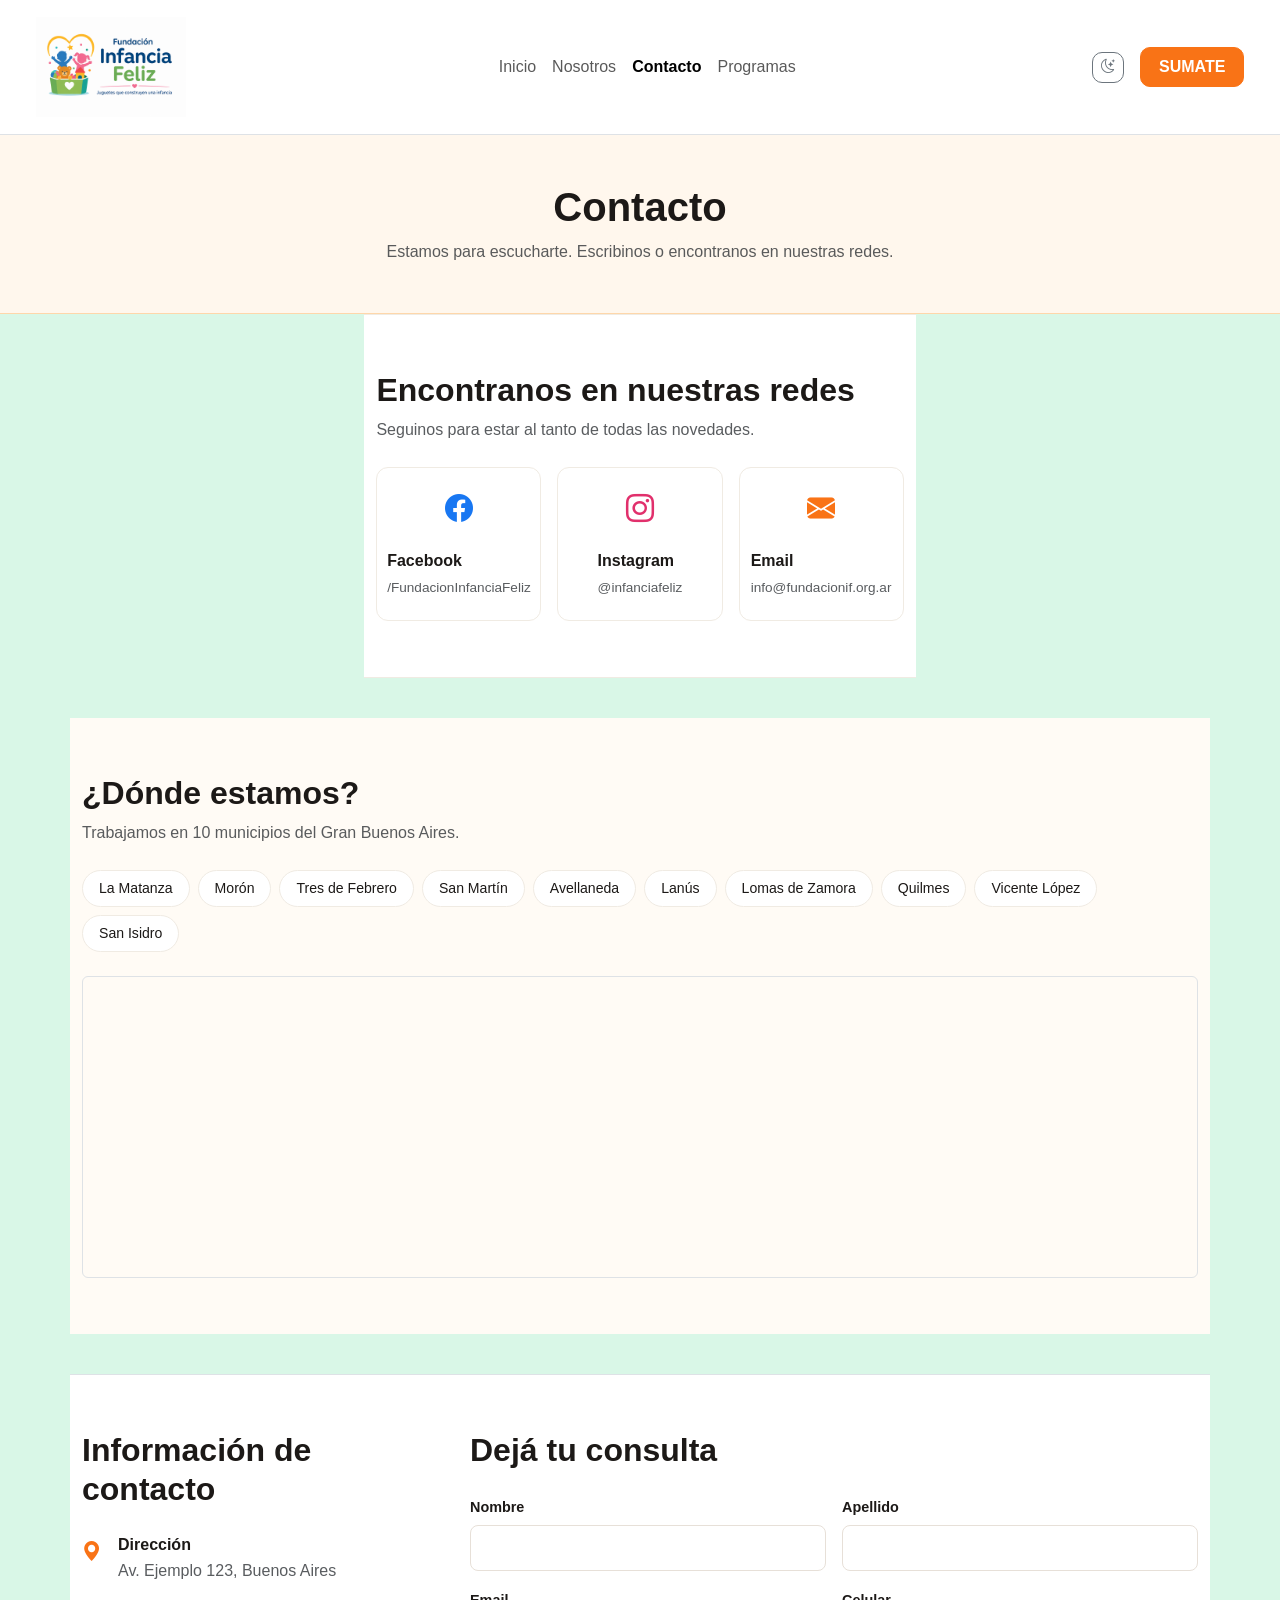
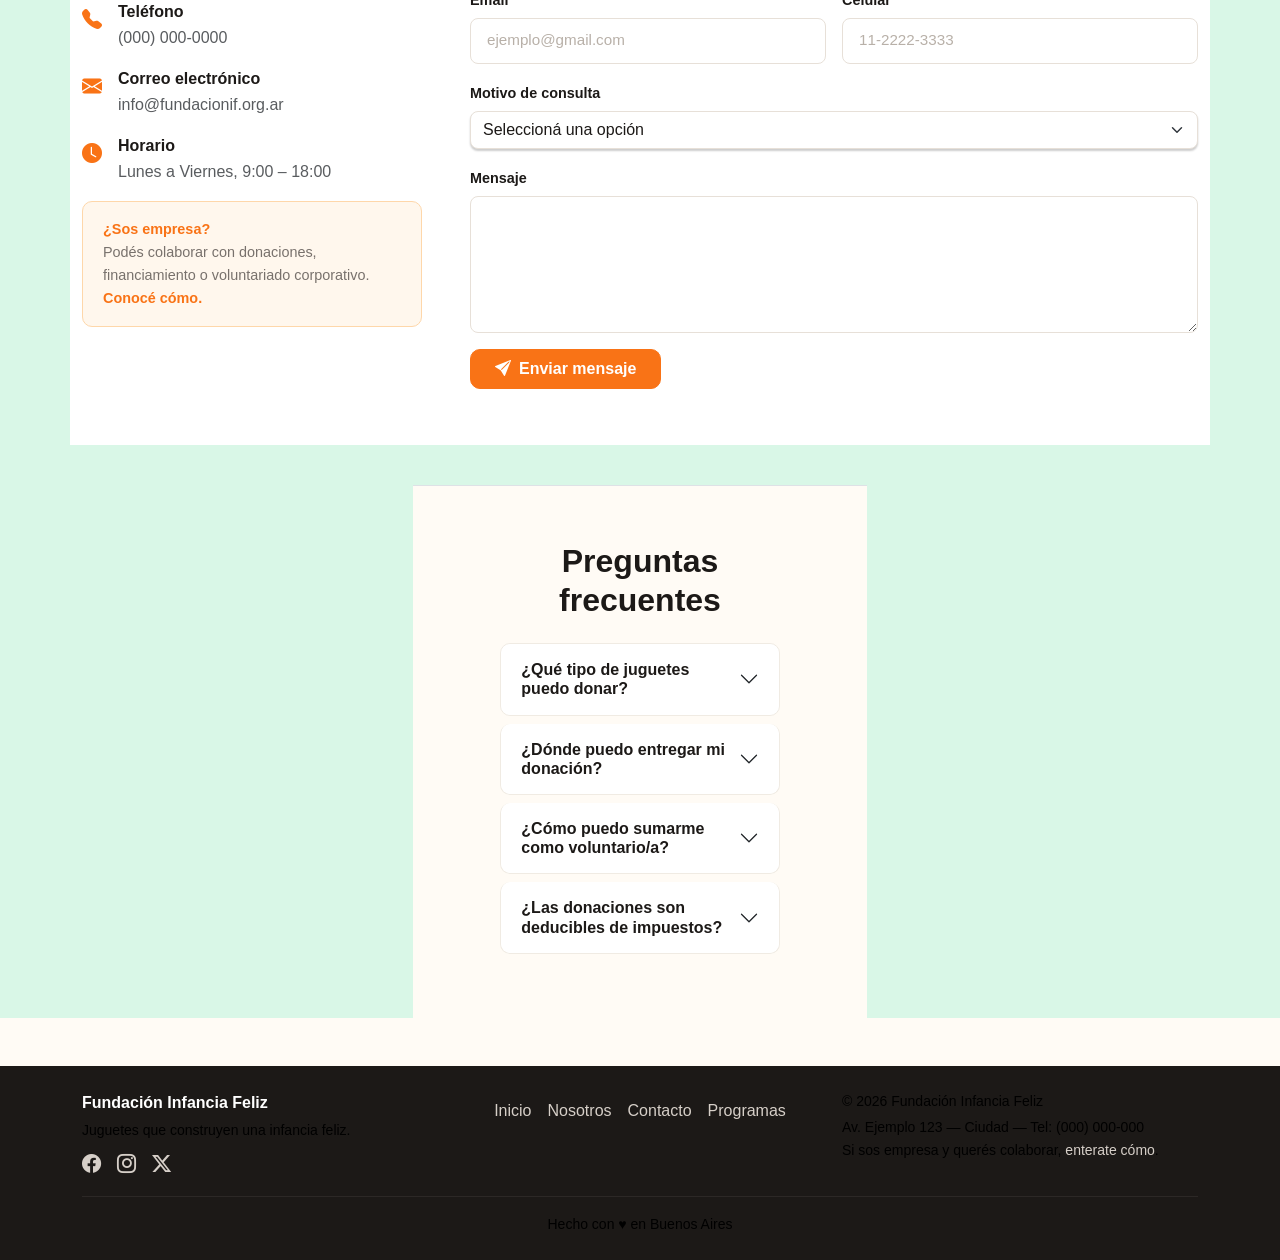
==== commit 1af92120: "se agregan comentarios" ====
--- a/pages/contacto.html
+++ b/pages/contacto.html
@@ -4,36 +4,67 @@
     <meta charset="UTF-8" />
     <meta name="viewport" content="width=device-width, initial-scale=1.0" />
     <title>Contacto — Fundación Infancia Feliz</title>
-    <link href="https://cdn.jsdelivr.net/npm/bootstrap@5.3.0/dist/css/bootstrap.min.css" rel="stylesheet" />
-    <link rel="stylesheet" href="https://cdn.jsdelivr.net/npm/bootstrap-icons@1.11.3/font/bootstrap-icons.min.css" />
+    <link
+      href="https://cdn.jsdelivr.net/npm/bootstrap@5.3.0/dist/css/bootstrap.min.css"
+      rel="stylesheet"
+    />
+    <link
+      rel="stylesheet"
+      href="https://cdn.jsdelivr.net/npm/bootstrap-icons@1.11.3/font/bootstrap-icons.min.css"
+    />
     <link rel="stylesheet" href="../css/estilos.css" />
     <!-- css -->
     <link rel="stylesheet" href="../css/contacto.css" />
   </head>
 
   <body>
-
     <!-- NAVBAR -->
     <nav class="navbar navbar-expand-lg navbar-light border-bottom">
       <div class="container-fluid">
         <a class="navbar-brand" href="../index.html">
-          <img src="/img/logo_FIF.png" alt="Logo Fundación Infancia Feliz" style="height: 100px" />
+          <img
+            src="/img/logo_FIF.png"
+            alt="Logo Fundación Infancia Feliz"
+            style="height: 100px"
+          />
         </a>
-        <button class="navbar-toggler" type="button" data-bs-toggle="collapse" data-bs-target="#navbarNav"
-          aria-controls="navbarNav" aria-expanded="false" aria-label="Toggle navigation">
+        <button
+          class="navbar-toggler"
+          type="button"
+          data-bs-toggle="collapse"
+          data-bs-target="#navbarNav"
+          aria-controls="navbarNav"
+          aria-expanded="false"
+          aria-label="Toggle navigation"
+        >
           <span class="navbar-toggler-icon"></span>
         </button>
-        <div class="collapse navbar-collapse justify-content-center" id="navbarNav">
+        <div
+          class="collapse navbar-collapse justify-content-center"
+          id="navbarNav"
+        >
           <ul class="navbar-nav mx-auto text-center">
-            <li class="nav-item"><a class="nav-link" href="../index.html">Inicio</a></li>
-            <li class="nav-item"><a class="nav-link" href="/pages/nosotros.html">Nosotros</a></li>
-            <li class="nav-item"><a class="nav-link active fw-semibold" href="/pages/contacto.html">Contacto</a></li>
-            <li class="nav-item"><a class="nav-link" href="/pages/programas.html">Programas</a></li>
+            <li class="nav-item">
+              <a class="nav-link" href="../index.html">Inicio</a>
+            </li>
+            <li class="nav-item">
+              <a class="nav-link" href="/pages/nosotros.html">Nosotros</a>
+            </li>
+            <li class="nav-item">
+              <a class="nav-link active fw-semibold" href="/pages/contacto.html"
+                >Contacto</a
+              >
+            </li>
+            <li class="nav-item">
+              <a class="nav-link" href="/pages/programas.html">Programas</a>
+            </li>
           </ul>
           <button id="btn-modo" class="btn btn-outline-secondary btn-sm me-2">
             <i class="bi bi-moon-stars"></i>
           </button>
-          <a class="btn btn-primary ms-2" href="../index.html#inscripcion">SUMATE</a>
+          <a class="btn btn-primary ms-2" href="../index.html#inscripcion"
+            >SUMATE</a
+          >
         </div>
       </div>
     </nav>
@@ -42,21 +73,28 @@
     <header class="py-5 text-center">
       <div class="container">
         <h1 class="fw-bold mb-2">Contacto</h1>
-        <p class="text-muted mb-0">Estamos para escucharte. Escribinos o encontranos en nuestras redes.</p>
+        <p class="text-muted mb-0">
+          Estamos para escucharte. Escribinos o encontranos en nuestras redes.
+        </p>
       </div>
     </header>
 
     <main>
-
       <!-- REDES SOCIALES -->
       <section id="nuestras_redes">
         <div class="container">
           <h2 class="fw-bold mb-2">Encontranos en nuestras redes</h2>
-          <p class="text-muted mb-4">Seguinos para estar al tanto de todas las novedades.</p>
+          <p class="text-muted mb-4">
+            Seguinos para estar al tanto de todas las novedades.
+          </p>
           <div class="row g-3">
             <div class="col-sm-4">
-              <a href="https://www.facebook.com/" target="_blank" class="red-card">
-                <i class="bi bi-facebook fs-3" style="color: #1877F2"></i>
+              <a
+                href="https://www.facebook.com/"
+                target="_blank"
+                class="red-card"
+              >
+                <i class="bi bi-facebook fs-3" style="color: #1877f2"></i>
                 <div>
                   <div class="fw-semibold">Facebook</div>
                   <small class="text-muted">/FundacionInfanciaFeliz</small>
@@ -64,8 +102,12 @@
               </a>
             </div>
             <div class="col-sm-4">
-              <a href="https://www.instagram.com/" target="_blank" class="red-card">
-                <i class="bi bi-instagram fs-3" style="color: #E1306C"></i>
+              <a
+                href="https://www.instagram.com/"
+                target="_blank"
+                class="red-card"
+              >
+                <i class="bi bi-instagram fs-3" style="color: #e1306c"></i>
                 <div>
                   <div class="fw-semibold">Instagram</div>
                   <small class="text-muted">@infanciafeliz</small>
@@ -74,7 +116,7 @@
             </div>
             <div class="col-sm-4">
               <a href="mailto:info@fundacionif.org.ar" class="red-card">
-                <i class="bi bi-envelope-fill fs-3" style="color: #F97316"></i>
+                <i class="bi bi-envelope-fill fs-3" style="color: #f97316"></i>
                 <div>
                   <div class="fw-semibold">Email</div>
                   <small class="text-muted">info@fundacionif.org.ar</small>
@@ -89,7 +131,9 @@
       <section id="donde-estamos">
         <div class="container">
           <h2 class="fw-bold mb-2">¿Dónde estamos?</h2>
-          <p class="text-muted mb-4">Trabajamos en 10 municipios del Gran Buenos Aires.</p>
+          <p class="text-muted mb-4">
+            Trabajamos en 10 municipios del Gran Buenos Aires.
+          </p>
           <div class="d-flex flex-wrap gap-2 mb-4">
             <span class="badge-municipio">La Matanza</span>
             <span class="badge-municipio">Morón</span>
@@ -105,8 +149,13 @@
           <div class="rounded overflow-hidden border">
             <iframe
               src="https://www.google.com/maps/embed?pb=!1m18!1m12!1m3!1d3283.427414147626!2d-58.64022692350282!3d-34.61863775828763!2m3!1f0!2f0!3f0!3m2!1i1024!2i768!4f13.1!3m3!1m2!1s0x95bcb8d055e548bf%3A0x738f85ea67aeabe5!2sUniversidad%20Nacional%20de%20Hurlingham!5e0!3m2!1ses!2sar!4v1782451593957!5m2!1ses!2sar"
-              width="100%" height="300" style="border:0; display:block;"
-              allowfullscreen="" loading="lazy" title="Ubicación de la fundación">
+              width="100%"
+              height="300"
+              style="border: 0; display: block"
+              allowfullscreen=""
+              loading="lazy"
+              title="Ubicación de la fundación"
+            >
             </iframe>
           </div>
         </div>
@@ -116,7 +165,6 @@
       <section class="border-top">
         <div class="container">
           <div class="row g-5">
-
             <!-- Info de contacto -->
             <div class="col-lg-4">
               <h2 class="fw-bold mb-4">Información de contacto</h2>
@@ -152,8 +200,9 @@
               </ul>
 
               <div class="alerta-empresa mt-3">
-                <strong>¿Sos empresa?</strong><br>
-                Podés colaborar con donaciones, financiamiento o voluntariado corporativo.
+                <strong>¿Sos empresa?</strong><br />
+                Podés colaborar con donaciones, financiamiento o voluntariado
+                corporativo.
                 <a href="./contacto.html">Conocé cómo.</a>
               </div>
             </div>
@@ -165,34 +214,73 @@
                 <div class="row g-3">
                   <div class="col-md-6">
                     <label for="nombre" class="form-label">Nombre</label>
-                    <input type="text" id="nombre" name="nombre" class="form-control" required />
+                    <input
+                      type="text"
+                      id="nombre"
+                      name="nombre"
+                      class="form-control"
+                      required
+                    />
                   </div>
                   <div class="col-md-6">
                     <label for="apellido" class="form-label">Apellido</label>
-                    <input type="text" id="apellido" name="apellido" class="form-control" required />
+                    <input
+                      type="text"
+                      id="apellido"
+                      name="apellido"
+                      class="form-control"
+                      required
+                    />
                   </div>
                   <div class="col-md-6">
                     <label for="email" class="form-label">Email</label>
-                    <input type="email" id="email" name="email" class="form-control" placeholder="ejemplo@gmail.com" required />
+                    <input
+                      type="email"
+                      id="email"
+                      name="email"
+                      class="form-control"
+                      placeholder="ejemplo@gmail.com"
+                      required
+                    />
                   </div>
                   <div class="col-md-6">
                     <label for="celular" class="form-label">Celular</label>
-                    <input type="tel" id="celular" name="celular" class="form-control" placeholder="11-2222-3333" required />
+                    <input
+                      type="tel"
+                      id="celular"
+                      name="celular"
+                      class="form-control"
+                      placeholder="11-2222-3333"
+                      required
+                    />
                   </div>
                   <div class="col-12">
-                    <label for="motivo" class="form-label">Motivo de consulta</label>
+                    <label for="motivo" class="form-label"
+                      >Motivo de consulta</label
+                    >
                     <select id="motivo" name="motivo" class="form-select">
                       <option value="">Seleccioná una opción</option>
                       <option value="donacion">Quiero donar juguetes</option>
-                      <option value="empresa">Soy empresa y quiero colaborar</option>
-                      <option value="voluntariado">Quiero ser voluntario/a</option>
-                      <option value="informacion">Necesito información sobre programas</option>
+                      <option value="empresa">
+                        Soy empresa y quiero colaborar
+                      </option>
+                      <option value="voluntariado">
+                        Quiero ser voluntario/a
+                      </option>
+                      <option value="informacion">
+                        Necesito información sobre programas
+                      </option>
                       <option value="otro">Otro</option>
                     </select>
                   </div>
                   <div class="col-12">
                     <label for="mensaje" class="form-label">Mensaje</label>
-                    <textarea id="mensaje" name="mensaje" class="form-control" rows="5"></textarea>
+                    <textarea
+                      id="mensaje"
+                      name="mensaje"
+                      class="form-control"
+                      rows="5"
+                    ></textarea>
                   </div>
                   <div class="col-12">
                     <button type="submit" class="btn btn-primary px-4">
@@ -206,7 +294,6 @@
                 ¡Mensaje enviado! Te respondemos en menos de 48 horas hábiles.
               </div>
             </div>
-
           </div>
         </div>
       </section>
@@ -218,65 +305,103 @@
             <div class="col-lg-8">
               <h2 class="fw-bold mb-4 text-center">Preguntas frecuentes</h2>
               <div class="accordion" id="faqAccordion">
-
                 <div class="accordion-item">
                   <h2 class="accordion-header">
-                    <button class="accordion-button collapsed" type="button" data-bs-toggle="collapse" data-bs-target="#faq1">
+                    <button
+                      class="accordion-button collapsed"
+                      type="button"
+                      data-bs-toggle="collapse"
+                      data-bs-target="#faq1"
+                    >
                       ¿Qué tipo de juguetes puedo donar?
                     </button>
                   </h2>
-                  <div id="faq1" class="accordion-collapse collapse" data-bs-parent="#faqAccordion">
+                  <div
+                    id="faq1"
+                    class="accordion-collapse collapse"
+                    data-bs-parent="#faqAccordion"
+                  >
                     <div class="accordion-body text-muted">
-                      Aceptamos juguetes en buen estado, limpios y sin piezas faltantes. Priorizamos juguetes educativos y didácticos para niños de 0 a 12 años.
+                      Aceptamos juguetes en buen estado, limpios y sin piezas
+                      faltantes. Priorizamos juguetes educativos y didácticos
+                      para niños de 0 a 12 años.
                     </div>
                   </div>
                 </div>
 
                 <div class="accordion-item">
                   <h2 class="accordion-header">
-                    <button class="accordion-button collapsed" type="button" data-bs-toggle="collapse" data-bs-target="#faq2">
+                    <button
+                      class="accordion-button collapsed"
+                      type="button"
+                      data-bs-toggle="collapse"
+                      data-bs-target="#faq2"
+                    >
                       ¿Dónde puedo entregar mi donación?
                     </button>
                   </h2>
-                  <div id="faq2" class="accordion-collapse collapse" data-bs-parent="#faqAccordion">
+                  <div
+                    id="faq2"
+                    class="accordion-collapse collapse"
+                    data-bs-parent="#faqAccordion"
+                  >
                     <div class="accordion-body text-muted">
-                      Tenemos puntos de entrega en los 10 municipios donde operamos. Escribinos y te decimos el más cercano a vos.
+                      Tenemos puntos de entrega en los 10 municipios donde
+                      operamos. Escribinos y te decimos el más cercano a vos.
                     </div>
                   </div>
                 </div>
 
                 <div class="accordion-item">
                   <h2 class="accordion-header">
-                    <button class="accordion-button collapsed" type="button" data-bs-toggle="collapse" data-bs-target="#faq3">
+                    <button
+                      class="accordion-button collapsed"
+                      type="button"
+                      data-bs-toggle="collapse"
+                      data-bs-target="#faq3"
+                    >
                       ¿Cómo puedo sumarme como voluntario/a?
                     </button>
                   </h2>
-                  <div id="faq3" class="accordion-collapse collapse" data-bs-parent="#faqAccordion">
+                  <div
+                    id="faq3"
+                    class="accordion-collapse collapse"
+                    data-bs-parent="#faqAccordion"
+                  >
                     <div class="accordion-body text-muted">
-                      Completá el formulario eligiendo "Quiero ser voluntario/a" y nos ponemos en contacto con vos.
+                      Completá el formulario eligiendo "Quiero ser voluntario/a"
+                      y nos ponemos en contacto con vos.
                     </div>
                   </div>
                 </div>
 
                 <div class="accordion-item">
                   <h2 class="accordion-header">
-                    <button class="accordion-button collapsed" type="button" data-bs-toggle="collapse" data-bs-target="#faq4">
+                    <button
+                      class="accordion-button collapsed"
+                      type="button"
+                      data-bs-toggle="collapse"
+                      data-bs-target="#faq4"
+                    >
                       ¿Las donaciones son deducibles de impuestos?
                     </button>
                   </h2>
-                  <div id="faq4" class="accordion-collapse collapse" data-bs-parent="#faqAccordion">
+                  <div
+                    id="faq4"
+                    class="accordion-collapse collapse"
+                    data-bs-parent="#faqAccordion"
+                  >
                     <div class="accordion-body text-muted">
-                      Sí. Somos una fundación con personería jurídica y emitimos certificado de donación. Contactanos para más detalles.
+                      Sí. Somos una fundación con personería jurídica y emitimos
+                      certificado de donación. Contactanos para más detalles.
                     </div>
                   </div>
                 </div>
-
               </div>
             </div>
           </div>
         </div>
       </section>
-
     </main>
 
     <!-- FOOTER -->
@@ -287,13 +412,27 @@
             <p class="fw-bold text-white mb-1">Fundación Infancia Feliz</p>
             <p class="small">Juguetes que construyen una infancia feliz.</p>
             <div class="d-flex gap-3 mt-2 footer-social">
-              <a href="https://www.facebook.com/" target="_blank" aria-label="Facebook"><i class="bi bi-facebook"></i></a>
-              <a href="https://www.instagram.com/" target="_blank" aria-label="Instagram"><i class="bi bi-instagram"></i></a>
-              <a href="https://x.com/" target="_blank" aria-label="X"><i class="bi bi-twitter-x"></i></a>
+              <a
+                href="https://www.facebook.com/"
+                target="_blank"
+                aria-label="Facebook"
+                ><i class="bi bi-facebook"></i
+              ></a>
+              <a
+                href="https://www.instagram.com/"
+                target="_blank"
+                aria-label="Instagram"
+                ><i class="bi bi-instagram"></i
+              ></a>
+              <a href="https://x.com/" target="_blank" aria-label="X"
+                ><i class="bi bi-twitter-x"></i
+              ></a>
             </div>
           </div>
           <div class="col-md-4">
-            <ul class="list-unstyled d-flex justify-content-center flex-wrap gap-3 mt-2">
+            <ul
+              class="list-unstyled d-flex justify-content-center flex-wrap gap-3 mt-2"
+            >
               <li><a href="../index.html">Inicio</a></li>
               <li><a href="./nosotros.html">Nosotros</a></li>
               <li><a href="./contacto.html">Contacto</a></li>
@@ -317,4 +456,4 @@
     <script src="https://cdn.jsdelivr.net/npm/bootstrap@5.3.0/dist/js/bootstrap.bundle.min.js"></script>
     <script src="/JS/main.js"></script>
   </body>
-</html>+</html>
--- a/css/estilos.css
+++ b/css/estilos.css
@@ -12,15 +12,15 @@
   --color-borde: #e2e8f0;
   --color-sombra: rgba(0, 0, 0, 0.05);
   --fuente-principal: "Trebuchet MS", sans-serif;
-  --naranja: #F97316;
-  --naranja-claro: #FFF7ED;
-  --naranja-borde: #FED7AA;
-  --verde: #16A34A;
-  --verde-claro: #F0FDF4;
-  --texto: #1C1917;
-  --texto-suave: #78716C;
-  --fondo: #FFFBF5;
-  --blanco: #FFFFFF;
+  --naranja: #f97316;
+  --naranja-claro: #fff7ed;
+  --naranja-borde: #fed7aa;
+  --verde: #16a34a;
+  --verde-claro: #f0fdf4;
+  --texto: #1c1917;
+  --texto-suave: #78716c;
+  --fondo: #fffbf5;
+  --blanco: #ffffff;
   --radio: 14px;
 }
 
@@ -55,6 +55,8 @@
   background: #222;
 }
 
+/* ESTILOS GENERALES*/
+
 html {
   width: 100%;
   height: 100%;
@@ -95,7 +97,42 @@
   gap: 40px;
 }
 
-.presentacion h2 {
+footer p {
+  margin: 0;
+  color: black;
+}
+
+a {
+  color: var(--color-primario);
+  text-decoration: none;
+  transition: 0.2s ease;
+}
+
+footer a:hover,
+nav a:hover {
+  opacity: 0.55;
+}
+
+h1,
+h2,
+h3,
+h4,
+h5,
+h6 {
+  margin-top: 0;
+  color: var(--color-texto);
+}
+
+body {
+  font-family: "Nunito", sans-serif;
+  background-color: var(--fondo);
+  color: var(--texto);
+}
+
+
+/* ESTILOS PRESENTACION */
+.presentacion h2,
+#nuestros_programas h2 {
   font-size: 3rem;
   background-color: #197c4e;
   color: white;
@@ -108,6 +145,8 @@
   margin-top: 20px;
   padding-left: 5px;
 }
+
+/* ESTILOS PATROCINADORES */
 
 .patrocinadores {
   width: 100%;
@@ -151,10 +190,7 @@
   transform: translateY(-3px);
 }
 
-footer p {
-  margin: 0;
-  color: black;
-}
+/* ESTILOS PROGRAMAS */
 
 #nuestros_programas {
   width: 100%;
@@ -181,6 +217,14 @@
   padding: 18px;
   text-align: center;
   box-shadow: 0 10px 20px rgba(0, 0, 0, 0.05);
+  transition:
+    transform 0.3s ease,
+    box-shadow 0.3s ease;
+}
+
+.programa-card:hover {
+  transform: translateY(-5px);
+  box-shadow: 0 15px 30px rgba(0, 0, 0, 0.5);
 }
 
 .programa-card img {
@@ -196,20 +240,29 @@
   margin: 0;
 }
 
+/* ESTILOS FORMULARIO INSCRIPCION */
+
 .inscripcion,
 .consulta {
   width: 100%;
   max-width: 800px;
   padding: 20px;
-  background: var(--color-blanco);
+  background: var(--color-fondo);
   border-radius: 10px;
   box-shadow: 0 2px 8px var(--color-sombra);
   color: black;
 }
 
-.inscripcion h2{
+.inscripcion h2 {
   color: black;
 }
+
+.inscripcion input,
+select {
+  box-shadow: 0 2px 2px rgba(0, 0, 0, 0.2);
+}
+
+/* MENSAJE SUCCESS CUANDO EL FORMULARIO ES ENVIADO */
 
 #success {
   display: none;
@@ -226,462 +279,489 @@
   display: block;
 }
 
-a {
-  color: var(--color-primario);
+/* ESTILOS FORMULARIO CONTACTO */
+
+#form-consulta h2 {
+  color: black;
+}
+
+#donde-estamos p {
+  color: black;
+}
+
+
+
+/* ── NAVBAR ── */
+.navbar {
+  background-color: var(--blanco) !important;
+  border-bottom: 1px solid #f5f0e8;
+  padding: 0.75rem 1.5rem;
+}
+
+/* ── HERO HEADER ── */
+.page-hero {
+  background: linear-gradient(135deg, #fff7ed 0%, #fffbf5 60%, #f0fdf4 100%);
+  padding: 5rem 1.5rem 4rem;
+  text-align: center;
+  position: relative;
+  overflow: hidden;
+}
+
+.page-hero::before {
+  content: "";
+  position: absolute;
+  top: -60px;
+  right: -60px;
+  width: 280px;
+  height: 280px;
+  background: radial-gradient(circle, #fed7aa44 0%, transparent 70%);
+  border-radius: 50%;
+}
+
+.page-hero::after {
+  content: "";
+  position: absolute;
+  bottom: -40px;
+  left: -40px;
+  width: 200px;
+  height: 200px;
+  background: radial-gradient(circle, #bbf7d044 0%, transparent 70%);
+  border-radius: 50%;
+}
+
+.hero-eyebrow {
+  display: inline-block;
+  background: var(--naranja-claro);
+  color: var(--naranja);
+  border: 1px solid var(--naranja-borde);
+  border-radius: 100px;
+  padding: 0.35rem 1.1rem;
+  font-size: 0.8rem;
+  font-weight: 700;
+  letter-spacing: 0.06em;
+  text-transform: uppercase;
+  margin-bottom: 1.2rem;
+}
+
+.page-hero h1 {
+  font-family: "Playfair Display", serif;
+  font-size: clamp(2.2rem, 5vw, 3.2rem);
+  font-weight: 700;
+  color: var(--texto);
+  margin-bottom: 1rem;
+  line-height: 1.2;
+}
+
+.page-hero p {
+  font-size: 1.1rem;
+  color: var(--texto-suave);
+  max-width: 500px;
+  margin: 0 auto;
+  line-height: 1.7;
+}
+
+/* ── SECCIONES ── */
+section {
+  padding: 5rem 0;
+}
+
+.section-label {
+  font-size: 0.75rem;
+  font-weight: 700;
+  letter-spacing: 0.1em;
+  text-transform: uppercase;
+  color: var(--naranja);
+  margin-bottom: 0.6rem;
+}
+
+.section-title {
+  font-family: "Playfair Display", serif;
+  font-size: clamp(1.6rem, 3vw, 2.2rem);
+  font-weight: 700;
+  color: var(--texto);
+  margin-bottom: 1rem;
+}
+
+.section-subtitle {
+  color: var(--texto-suave);
+  font-size: 1rem;
+  line-height: 1.7;
+  max-width: 560px;
+}
+
+/* ── REDES SOCIALES ── */
+#nuestras_redes {
+  background: var(--blanco);
+  border-top: 1px solid #f0ebe3;
+  border-bottom: 1px solid #f0ebe3;
+}
+
+.red-card {
+  display: flex;
+  flex-direction: column;
+  align-items: center;
+  gap: 0.8rem;
+  padding: 2rem 1.5rem;
+  background: var(--blanco);
+  border: 1px solid #f0ebe3;
+  border-radius: var(--radio);
   text-decoration: none;
-  transition: 0.2s ease;
-}
-
-a:hover {
-  opacity: 0.55;
-}
-
-h1,
-h2,
-h3,
-h4,
-h5,
-h6 {
-  margin-top: 0;
-  color: var(--color-texto);
-}
-
-
-#form-consulta h2{
-  color: black;
-}
-
-#donde-estamos p{
-  color: black;
-}
-
-      body {
-        font-family: 'Nunito', sans-serif;
-        background-color: var(--fondo);
-        color: var(--texto);
-      }
-
-      /* ── NAVBAR ── */
-      .navbar {
-        background-color: var(--blanco) !important;
-        border-bottom: 1px solid #F5F0E8;
-        padding: 0.75rem 1.5rem;
-      }
-
-      /* ── HERO HEADER ── */
-      .page-hero {
-        background: linear-gradient(135deg, #FFF7ED 0%, #FFFBF5 60%, #F0FDF4 100%);
-        padding: 5rem 1.5rem 4rem;
-        text-align: center;
-        position: relative;
-        overflow: hidden;
-      }
-
-      .page-hero::before {
-        content: '';
-        position: absolute;
-        top: -60px; right: -60px;
-        width: 280px; height: 280px;
-        background: radial-gradient(circle, #FED7AA44 0%, transparent 70%);
-        border-radius: 50%;
-      }
-
-      .page-hero::after {
-        content: '';
-        position: absolute;
-        bottom: -40px; left: -40px;
-        width: 200px; height: 200px;
-        background: radial-gradient(circle, #BBF7D044 0%, transparent 70%);
-        border-radius: 50%;
-      }
-
-      .hero-eyebrow {
-        display: inline-block;
-        background: var(--naranja-claro);
-        color: var(--naranja);
-        border: 1px solid var(--naranja-borde);
-        border-radius: 100px;
-        padding: 0.35rem 1.1rem;
-        font-size: 0.8rem;
-        font-weight: 700;
-        letter-spacing: 0.06em;
-        text-transform: uppercase;
-        margin-bottom: 1.2rem;
-      }
-
-      .page-hero h1 {
-        font-family: 'Playfair Display', serif;
-        font-size: clamp(2.2rem, 5vw, 3.2rem);
-        font-weight: 700;
-        color: var(--texto);
-        margin-bottom: 1rem;
-        line-height: 1.2;
-      }
-
-      .page-hero p {
-        font-size: 1.1rem;
-        color: var(--texto-suave);
-        max-width: 500px;
-        margin: 0 auto;
-        line-height: 1.7;
-      }
-
-      /* ── SECCIONES ── */
-      section {
-        padding: 5rem 0;
-      }
-
-      .section-label {
-        font-size: 0.75rem;
-        font-weight: 700;
-        letter-spacing: 0.1em;
-        text-transform: uppercase;
-        color: var(--naranja);
-        margin-bottom: 0.6rem;
-      }
-
-      .section-title {
-        font-family: 'Playfair Display', serif;
-        font-size: clamp(1.6rem, 3vw, 2.2rem);
-        font-weight: 700;
-        color: var(--texto);
-        margin-bottom: 1rem;
-      }
-
-      .section-subtitle {
-        color: var(--texto-suave);
-        font-size: 1rem;
-        line-height: 1.7;
-        max-width: 560px;
-      }
-
-      /* ── REDES SOCIALES ── */
-      #nuestras_redes {
-        background: var(--blanco);
-        border-top: 1px solid #F0EBE3;
-        border-bottom: 1px solid #F0EBE3;
-      }
-
-      .red-card {
-        display: flex;
-        flex-direction: column;
-        align-items: center;
-        gap: 0.8rem;
-        padding: 2rem 1.5rem;
-        background: var(--blanco);
-        border: 1px solid #F0EBE3;
-        border-radius: var(--radio);
-        text-decoration: none;
-        color: var(--texto);
-        transition: transform 0.2s ease, box-shadow 0.2s ease, border-color 0.2s ease;
-      }
-
-      .red-card:hover {
-        transform: translateY(-4px);
-        box-shadow: 0 12px 32px rgba(0,0,0,0.08);
-        color: var(--texto);
-      }
-
-      .red-card.facebook:hover { border-color: #1877F2; }
-      .red-card.instagram:hover { border-color: #E1306C; }
-      .red-card.email:hover { border-color: var(--naranja); }
-
-      .red-icon {
-        width: 60px; height: 60px;
-        border-radius: 50%;
-        display: flex; align-items: center; justify-content: center;
-        font-size: 1.6rem;
-      }
-
-      .red-card.facebook .red-icon { background: #E7F0FD; color: #1877F2; }
-      .red-card.instagram .red-icon { background: #FDE8F1; color: #E1306C; }
-      .red-card.email .red-icon { background: var(--naranja-claro); color: var(--naranja); }
-
-      .red-card span {
-        font-weight: 700;
-        font-size: 1rem;
-      }
-
-      .red-card small {
-        color: var(--texto-suave);
-        font-size: 0.85rem;
-      }
-
-      /* ── MAPA / MUNICIPIOS ── */
-      #donde-estamos {
-        background: var(--fondo);
-      }
-
-      .municipio-pill {
-        background: var(--blanco);
-        border: 1px solid #F0EBE3;
-        border-radius: 100px;
-        padding: 0.5rem 1.1rem;
-        font-size: 0.88rem;
-        font-weight: 600;
-        color: var(--texto);
-        transition: background 0.15s, border-color 0.15s;
-      }
-
-      .municipio-pill:hover {
-        background: var(--naranja-claro);
-        border-color: var(--naranja-borde);
-        color: var(--naranja);
-      }
-
-      .mapa-wrapper {
-        border-radius: var(--radio);
-        overflow: hidden;
-        border: 1px solid #F0EBE3;
-        margin-top: 2.5rem;
-      }
-
-      .mapa-wrapper iframe {
-        display: block;
-        width: 100%;
-        height: 360px;
-        border: 0;
-      }
-
-      /* ── FORMULARIO ── */
-      .consulta {
-        background: var(--blanco);
-        border-top: 1px solid #F0EBE3;
-      }
-
-      .form-card {
-        background: var(--fondo);
-        border: 1px solid #F0EBE3;
-        border-radius: var(--radio);
-        padding: 2.5rem;
-      }
-
-      .form-label {
-        font-weight: 700;
-        font-size: 0.9rem;
-        color: var(--texto);
-        margin-bottom: 0.4rem;
-      }
-
-      .form-control {
-        border: 1px solid #E7E0D8;
-        border-radius: 10px;
-        padding: 0.65rem 1rem;
-        font-family: 'Nunito', sans-serif;
-        font-size: 0.95rem;
-        background: var(--blanco);
-        color: var(--texto);
-        transition: border-color 0.15s, box-shadow 0.15s;
-      }
-
-      .form-control:focus {
-        border-color: var(--naranja);
-        box-shadow: 0 0 0 3px rgba(249,115,22,0.12);
-        outline: none;
-      }
-
-      .form-control::placeholder {
-        color: #B8B0A8;
-      }
-
-      .btn-enviar {
-        background: var(--naranja);
-        color: #fff;
-        border: none;
-        border-radius: 10px;
-        padding: 0.75rem 2rem;
-        font-family: 'Nunito', sans-serif;
-        font-weight: 700;
-        font-size: 1rem;
-        cursor: pointer;
-        transition: background 0.15s, transform 0.1s;
-      }
-
-      .btn-enviar:hover {
-        background: #EA6B0A;
-        transform: translateY(-1px);
-      }
-
-      .btn-enviar:active {
-        transform: scale(0.98);
-      }
-
-      #success {
-        display: none;
-        background: var(--verde-claro);
-        border: 1px solid #BBF7D0;
-        color: var(--verde);
-        border-radius: 10px;
-        padding: 1rem 1.25rem;
-        font-weight: 600;
-        margin-top: 1rem;
-      }
-
-      /* ── INFO DE CONTACTO ── */
-      .info-item {
-        display: flex;
-        align-items: flex-start;
-        gap: 1rem;
-        padding: 1.25rem 0;
-        border-bottom: 1px solid #F0EBE3;
-      }
-
-      .info-item:last-child { border-bottom: none; }
-
-      .info-icon {
-        width: 44px; height: 44px;
-        border-radius: 10px;
-        background: var(--naranja-claro);
-        color: var(--naranja);
-        display: flex; align-items: center; justify-content: center;
-        font-size: 1.2rem;
-        flex-shrink: 0;
-      }
-
-      .info-label {
-        font-size: 0.8rem;
-        font-weight: 700;
-        text-transform: uppercase;
-        letter-spacing: 0.06em;
-        color: var(--texto-suave);
-        margin-bottom: 0.2rem;
-      }
-
-      .info-value {
-        font-size: 0.95rem;
-        font-weight: 600;
-        color: var(--texto);
-        margin: 0;
-      }
-
-      /* ── FAQ ── */
-      #faq {
-        background: var(--fondo);
-        border-top: 1px solid #F0EBE3;
-      }
-
-      .faq-item {
-        border: 1px solid #F0EBE3;
-        border-radius: var(--radio);
-        margin-bottom: 0.75rem;
-        background: var(--blanco);
-        overflow: hidden;
-        transition: box-shadow 0.15s;
-      }
-
-      .faq-item:hover {
-        box-shadow: 0 4px 16px rgba(0,0,0,0.05);
-      }
-
-      .faq-question {
-        width: 100%;
-        background: none;
-        border: none;
-        padding: 1.2rem 1.5rem;
-        display: flex;
-        justify-content: space-between;
-        align-items: center;
-        font-family: 'Nunito', sans-serif;
-        font-size: 0.95rem;
-        font-weight: 700;
-        color: var(--texto);
-        cursor: pointer;
-        text-align: left;
-        gap: 1rem;
-      }
-
-      .faq-question .bi {
-        color: var(--naranja);
-        font-size: 1.1rem;
-        flex-shrink: 0;
-        transition: transform 0.2s;
-      }
-
-      .faq-answer {
-        display: none;
-        padding: 0 1.5rem 1.2rem;
-        color: var(--texto-suave);
-        font-size: 0.92rem;
-        line-height: 1.7;
-      }
-
-      .faq-item.open .faq-answer { display: block; }
-      .faq-item.open .faq-question .bi { transform: rotate(45deg); }
-
-      /* ── FOOTER ── */
-      footer {
-        background: var(--texto) !important;
-        color: #D6CFC8;
-        padding: 3rem 0 1.5rem;
-      }
-
-      footer a {
-        color: #D6CFC8;
-        text-decoration: none;
-        transition: color 0.15s;
-      }
-
-      footer a:hover { color: var(--naranja); }
-
-      .footer-logo-text {
-        font-family: 'Playfair Display', serif;
-        font-size: 1.2rem;
-        color: var(--blanco);
-        font-weight: 700;
-      }
-
-      .footer-divider {
-        border-top: 1px solid #2C2826;
-        margin: 2rem 0 1.5rem;
-      }
-
-      .footer-copy {
-        font-size: 0.82rem;
-        color: #78716C;
-      }
-
-      .social-icon-btn {
-        width: 38px; height: 38px;
-        border-radius: 50%;
-        background: #2C2826;
-        display: inline-flex; align-items: center; justify-content: center;
-        color: #D6CFC8;
-        font-size: 1rem;
-        transition: background 0.15s, color 0.15s;
-        text-decoration: none;
-      }
-
-      .social-icon-btn:hover { background: var(--naranja); color: #fff; }
-
-      .footer-nav-title {
-        font-size: 0.78rem;
-        font-weight: 700;
-        letter-spacing: 0.1em;
-        text-transform: uppercase;
-        color: #78716C;
-        margin-bottom: 1rem;
-      }
-
-      .footer-nav-link {
-        display: block;
-        font-size: 0.9rem;
-        margin-bottom: 0.5rem;
-      }
-
-      /* ── NAVBAR activa ── */
-      .btn-primary {
-        background: var(--naranja);
-        border-color: var(--naranja);
-        font-weight: 700;
-        border-radius: 10px;
-        padding: 0.45rem 1.1rem;
-      }
-
-      .btn-primary:hover {
-        background: #EA6B0A;
-        border-color: #EA6B0A;
-      }
-
-      .btn-outline-secondary {
-        border-radius: 10px;
-      }+  color: var(--texto);
+  transition:
+    transform 0.2s ease,
+    box-shadow 0.2s ease,
+    border-color 0.2s ease;
+}
+
+.red-card:hover {
+  transform: translateY(-4px);
+  box-shadow: 0 12px 32px rgba(0, 0, 0, 0.08);
+  color: var(--texto);
+}
+
+.red-card.facebook:hover {
+  border-color: #1877f2;
+}
+.red-card.instagram:hover {
+  border-color: #e1306c;
+}
+.red-card.email:hover {
+  border-color: var(--naranja);
+}
+
+.red-icon {
+  width: 60px;
+  height: 60px;
+  border-radius: 50%;
+  display: flex;
+  align-items: center;
+  justify-content: center;
+  font-size: 1.6rem;
+}
+
+.red-card.facebook .red-icon {
+  background: #e7f0fd;
+  color: #1877f2;
+}
+.red-card.instagram .red-icon {
+  background: #fde8f1;
+  color: #e1306c;
+}
+.red-card.email .red-icon {
+  background: var(--naranja-claro);
+  color: var(--naranja);
+}
+
+.red-card span {
+  font-weight: 700;
+  font-size: 1rem;
+}
+
+.red-card small {
+  color: var(--texto-suave);
+  font-size: 0.85rem;
+}
+
+/* ── MAPA / MUNICIPIOS ── */
+#donde-estamos {
+  background: var(--fondo);
+}
+
+.municipio-pill {
+  background: var(--blanco);
+  border: 1px solid #f0ebe3;
+  border-radius: 100px;
+  padding: 0.5rem 1.1rem;
+  font-size: 0.88rem;
+  font-weight: 600;
+  color: var(--texto);
+  transition:
+    background 0.15s,
+    border-color 0.15s;
+}
+
+.municipio-pill:hover {
+  background: var(--naranja-claro);
+  border-color: var(--naranja-borde);
+  color: var(--naranja);
+}
+
+.mapa-wrapper {
+  border-radius: var(--radio);
+  overflow: hidden;
+  border: 1px solid #f0ebe3;
+  margin-top: 2.5rem;
+}
+
+.mapa-wrapper iframe {
+  display: block;
+  width: 100%;
+  height: 360px;
+  border: 0;
+}
+
+/* ── FORMULARIO ── */
+.consulta {
+  background: var(--blanco);
+  border-top: 1px solid #f0ebe3;
+}
+
+.form-card {
+  background: var(--fondo);
+  border: 1px solid #f0ebe3;
+  border-radius: var(--radio);
+  padding: 2.5rem;
+}
+
+.form-label {
+  font-weight: 700;
+  font-size: 0.9rem;
+  color: var(--texto);
+  margin-bottom: 0.4rem;
+}
+
+.form-control {
+  border: 1px solid #e7e0d8;
+  border-radius: 10px;
+  padding: 0.65rem 1rem;
+  font-family: "Nunito", sans-serif;
+  font-size: 0.95rem;
+  background: var(--blanco);
+  color: var(--texto);
+  transition:
+    border-color 0.15s,
+    box-shadow 0.15s;
+}
+
+.form-control:focus {
+  border-color: var(--naranja);
+  box-shadow: 0 0 0 3px rgba(249, 115, 22, 0.12);
+  outline: none;
+}
+
+.form-control::placeholder {
+  color: #b8b0a8;
+}
+
+.btn-enviar {
+  background: var(--naranja);
+  color: #fff;
+  border: none;
+  border-radius: 10px;
+  padding: 0.75rem 2rem;
+  font-family: "Nunito", sans-serif;
+  font-weight: 700;
+  font-size: 1rem;
+  cursor: pointer;
+  transition:
+    background 0.15s,
+    transform 0.1s;
+}
+
+.btn-enviar:hover {
+  background: #ea6b0a;
+  transform: translateY(-1px);
+}
+
+.btn-enviar:active {
+  transform: scale(0.98);
+}
+
+#success {
+  display: none;
+  background: var(--verde-claro);
+  border: 1px solid #bbf7d0;
+  color: var(--verde);
+  border-radius: 10px;
+  padding: 1rem 1.25rem;
+  font-weight: 600;
+  margin-top: 1rem;
+}
+
+/* ── INFO DE CONTACTO ── */
+.info-item {
+  display: flex;
+  align-items: flex-start;
+  gap: 1rem;
+  padding: 1.25rem 0;
+  border-bottom: 1px solid #f0ebe3;
+}
+
+.info-item:last-child {
+  border-bottom: none;
+}
+
+.info-icon {
+  width: 44px;
+  height: 44px;
+  border-radius: 10px;
+  background: var(--naranja-claro);
+  color: var(--naranja);
+  display: flex;
+  align-items: center;
+  justify-content: center;
+  font-size: 1.2rem;
+  flex-shrink: 0;
+}
+
+.info-label {
+  font-size: 0.8rem;
+  font-weight: 700;
+  text-transform: uppercase;
+  letter-spacing: 0.06em;
+  color: var(--texto-suave);
+  margin-bottom: 0.2rem;
+}
+
+.info-value {
+  font-size: 0.95rem;
+  font-weight: 600;
+  color: var(--texto);
+  margin: 0;
+}
+
+/* ── FAQ ── */
+#faq {
+  background: var(--fondo);
+  border-top: 1px solid #f0ebe3;
+}
+
+.faq-item {
+  border: 1px solid #f0ebe3;
+  border-radius: var(--radio);
+  margin-bottom: 0.75rem;
+  background: var(--blanco);
+  overflow: hidden;
+  transition: box-shadow 0.15s;
+}
+
+.faq-item:hover {
+  box-shadow: 0 4px 16px rgba(0, 0, 0, 0.05);
+}
+
+.faq-question {
+  width: 100%;
+  background: none;
+  border: none;
+  padding: 1.2rem 1.5rem;
+  display: flex;
+  justify-content: space-between;
+  align-items: center;
+  font-family: "Nunito", sans-serif;
+  font-size: 0.95rem;
+  font-weight: 700;
+  color: var(--texto);
+  cursor: pointer;
+  text-align: left;
+  gap: 1rem;
+}
+
+.faq-question .bi {
+  color: var(--naranja);
+  font-size: 1.1rem;
+  flex-shrink: 0;
+  transition: transform 0.2s;
+}
+
+.faq-answer {
+  display: none;
+  padding: 0 1.5rem 1.2rem;
+  color: var(--texto-suave);
+  font-size: 0.92rem;
+  line-height: 1.7;
+}
+
+.faq-item.open .faq-answer {
+  display: block;
+}
+.faq-item.open .faq-question .bi {
+  transform: rotate(45deg);
+}
+
+/* ── FOOTER ── */
+footer {
+  background: var(--texto) !important;
+  color: #d6cfc8;
+  padding: 3rem 0 1.5rem;
+}
+
+footer a {
+  color: #837a71;
+  text-decoration: none;
+  transition: color 0.15s;
+}
+
+footer a:hover {
+  color: var(--naranja);
+}
+
+.footer-logo-text {
+  font-family: "Playfair Display", serif;
+  font-size: 1.2rem;
+  color: var(--blanco);
+  font-weight: 700;
+}
+
+.footer-divider {
+  border-top: 1px solid #2c2826;
+  margin: 2rem 0 1.5rem;
+}
+
+.footer-copy {
+  font-size: 0.82rem;
+  color: #78716c;
+}
+
+.social-icon-btn {
+  width: 38px;
+  height: 38px;
+  border-radius: 50%;
+  background: #2c2826;
+  display: inline-flex;
+  align-items: center;
+  justify-content: center;
+  color: #d6cfc8;
+  font-size: 1rem;
+  transition:
+    background 0.15s,
+    color 0.15s;
+  text-decoration: none;
+}
+
+.social-icon-btn:hover {
+  background: var(--naranja);
+  color: #fff;
+}
+
+.footer-nav-title {
+  font-size: 0.78rem;
+  font-weight: 700;
+  letter-spacing: 0.1em;
+  text-transform: uppercase;
+  color: #78716c;
+  margin-bottom: 1rem;
+}
+
+.footer-nav-link {
+  display: block;
+  font-size: 0.9rem;
+  margin-bottom: 0.5rem;
+}
+
+/* ── NAVBAR activa ── */
+.btn-primary {
+  background: var(--naranja);
+  border-color: var(--naranja);
+  font-weight: 700;
+  border-radius: 10px;
+  padding: 0.45rem 1.1rem;
+}
+
+.btn-primary:hover {
+  background: #ea6b0a;
+  border-color: #ea6b0a;
+}
+
+.btn-outline-secondary {
+  border-radius: 10px;
+}
--- a/css/contacto.css
+++ b/css/contacto.css
@@ -1,15 +1,15 @@
 :root {
-  --naranja: #F97316;
-  --naranja-claro: #FFF7ED;
-  --naranja-borde: #FED7AA;
-  --verde-claro: #F0FDF4;
-  --verde-borde: #BBF7D0;
-  --verde-texto: #16A34A;
-  --texto: #1C1917;
-  --texto-suave: #78716C;
-  --fondo: #FFFBF5;
-  --blanco: #FFFFFF;
-  --borde: #F0EBE3;
+  --naranja: #f97316;
+  --naranja-claro: #fff7ed;
+  --naranja-borde: #fed7aa;
+  --verde-claro: #f0fdf4;
+  --verde-borde: #bbf7d0;
+  --verde-texto: #16a34a;
+  --texto: #1c1917;
+  --texto-suave: #78716c;
+  --fondo: #fffbf5;
+  --blanco: #ffffff;
+  --borde: #f0ebe3;
 }
 
 /* ── BASE ── */
@@ -123,7 +123,7 @@
 
 .form-control,
 .form-select {
-  border-color: #E7E0D8;
+  border-color: #e7e0d8;
   border-radius: 8px;
   background-color: var(--blanco);
   color: var(--texto);
@@ -186,11 +186,11 @@
 /* ── FOOTER ── */
 footer {
   background-color: var(--texto) !important;
-  color: #D6CFC8;
+  color: #d6cfc8;
 }
 
 footer a {
-  color: #D6CFC8;
+  color: #d6cfc8;
   text-decoration: none;
 }
 
@@ -199,15 +199,15 @@
 }
 
 footer hr {
-  border-color: #2C2826;
+  border-color: #2c2826;
   opacity: 1;
 }
 
 .footer-social a {
   font-size: 1.2rem;
-  color: #D6CFC8;
+  color: #d6cfc8;
 }
 
 .footer-social a:hover {
   color: var(--naranja);
-}+}
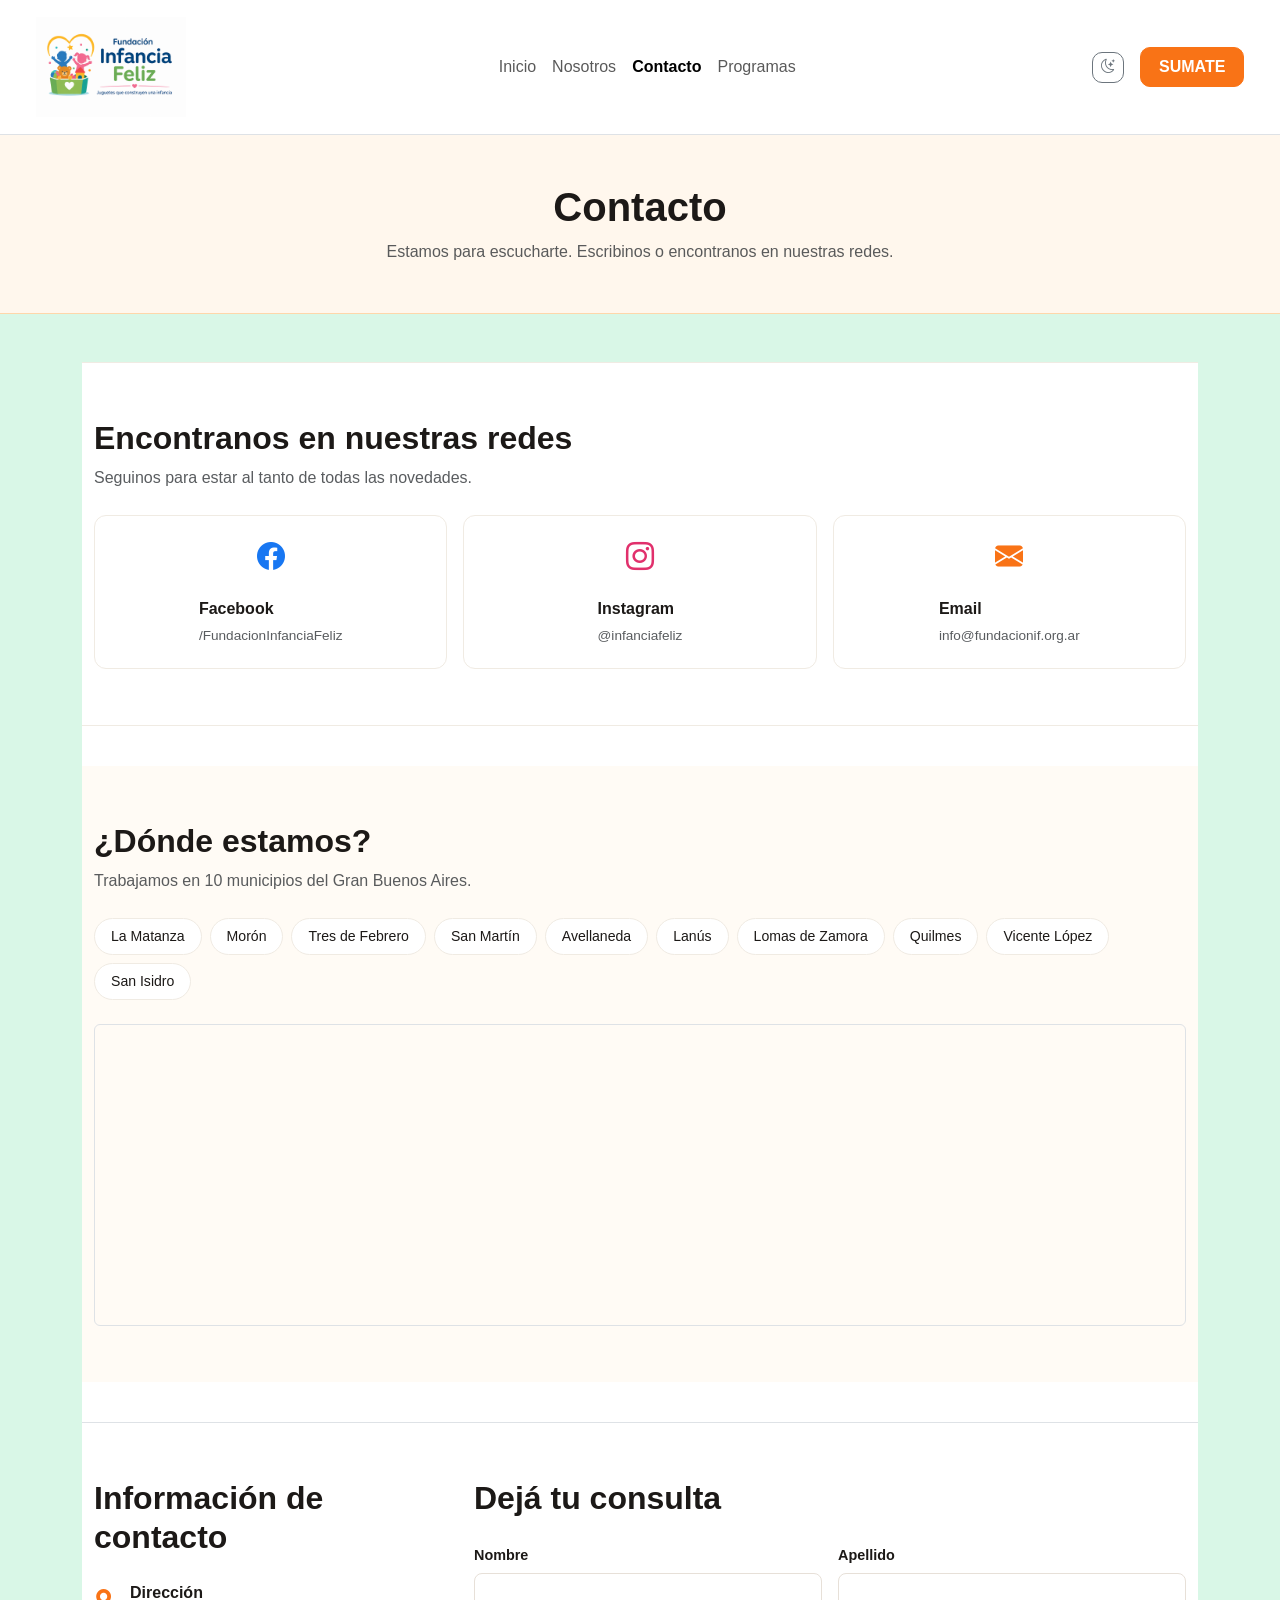
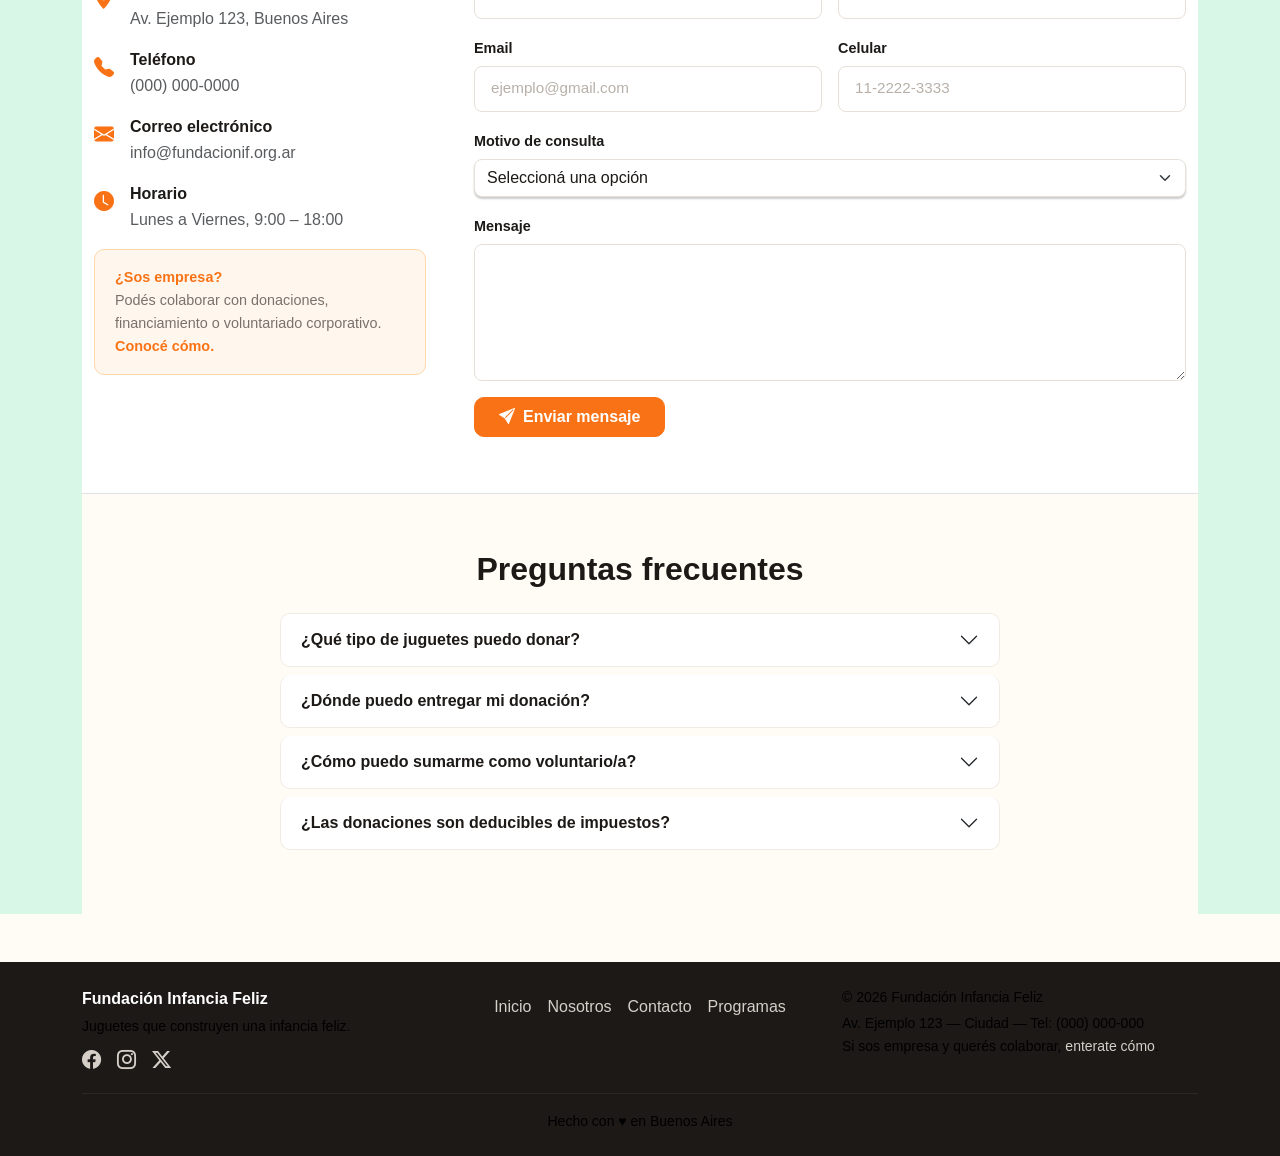
==== commit 8aee7af7: "se modifica estructura con bootstrap" ====
--- a/pages/contacto.html
+++ b/pages/contacto.html
@@ -80,8 +80,9 @@
     </header>
 
     <main>
+        <div class="container">
       <!-- REDES SOCIALES -->
-      <section id="nuestras_redes">
+      <section class="mt-5  " id="nuestras_redes">
         <div class="container">
           <h2 class="fw-bold mb-2">Encontranos en nuestras redes</h2>
           <p class="text-muted mb-4">
@@ -126,7 +127,8 @@
           </div>
         </div>
       </section>
-
+      <!-- SEPARADOR VISUAL -->
+      <div class="bg-white w-100" style="height: 40px" aria-hidden="true"></div>
       <!-- DÓNDE ESTAMOS -->
       <section id="donde-estamos">
         <div class="container">
@@ -160,7 +162,8 @@
           </div>
         </div>
       </section>
-
+      <!-- SEPARADOR VISUAL -->
+      <div class="bg-white w-100" style="height: 40px" aria-hidden="true"></div>
       <!-- FORMULARIO + INFO -->
       <section class="border-top">
         <div class="container">
@@ -402,6 +405,7 @@
           </div>
         </div>
       </section>
+      </div>
     </main>
 
     <!-- FOOTER -->
--- a/css/estilos.css
+++ b/css/estilos.css
@@ -61,7 +61,7 @@
   width: 100%;
   height: 100%;
 }
-
+/* ── BODY ── */
 body {
   min-height: 100vh;
   background-color: var(--color-fondo);
@@ -69,25 +69,16 @@
   font-family: var(--fuente-principal);
   line-height: 1.6;
 }
-
+/* ── HEADER ── */
 header {
-  width: 100%;
-  background: var(--color-header-fondo);
-  padding: 20px 20px 40px;
-}
-
-.header-copy {
-  width: 100%;
-  max-width: 1200px;
-  margin: 0 auto;
-  text-align: center;
-}
-
-.header-copy h1,
-.header-copy h2 {
-  margin: 0;
-}
-
+  background-color: var(--naranja-claro);
+  border-bottom: 1px solid var(--naranja-borde);
+}
+
+header h1 {
+  color: var(--texto);
+}
+/* ── MAIN ── */
 main {
   width: 100%;
   background: var(--color-contenido);
@@ -96,7 +87,7 @@
   align-items: center;
   gap: 40px;
 }
-
+/* ── FOOTER ── */
 footer p {
   margin: 0;
   color: black;
@@ -128,7 +119,6 @@
   background-color: var(--fondo);
   color: var(--texto);
 }
-
 
 /* ESTILOS PRESENTACION */
 .presentacion h2,
@@ -288,8 +278,6 @@
 #donde-estamos p {
   color: black;
 }
-
-
 
 /* ── NAVBAR ── */
 .navbar {
--- a/css/contacto.css
+++ b/css/contacto.css
@@ -35,15 +35,7 @@
   border-color: #ea6b0a;
 }
 
-/* ── HEADER ── */
-header {
-  background-color: var(--naranja-claro);
-  border-bottom: 1px solid var(--naranja-borde);
-}
-
-header h1 {
-  color: var(--texto);
-}
+
 
 /* ── SECCIONES: espaciado general ── */
 section {
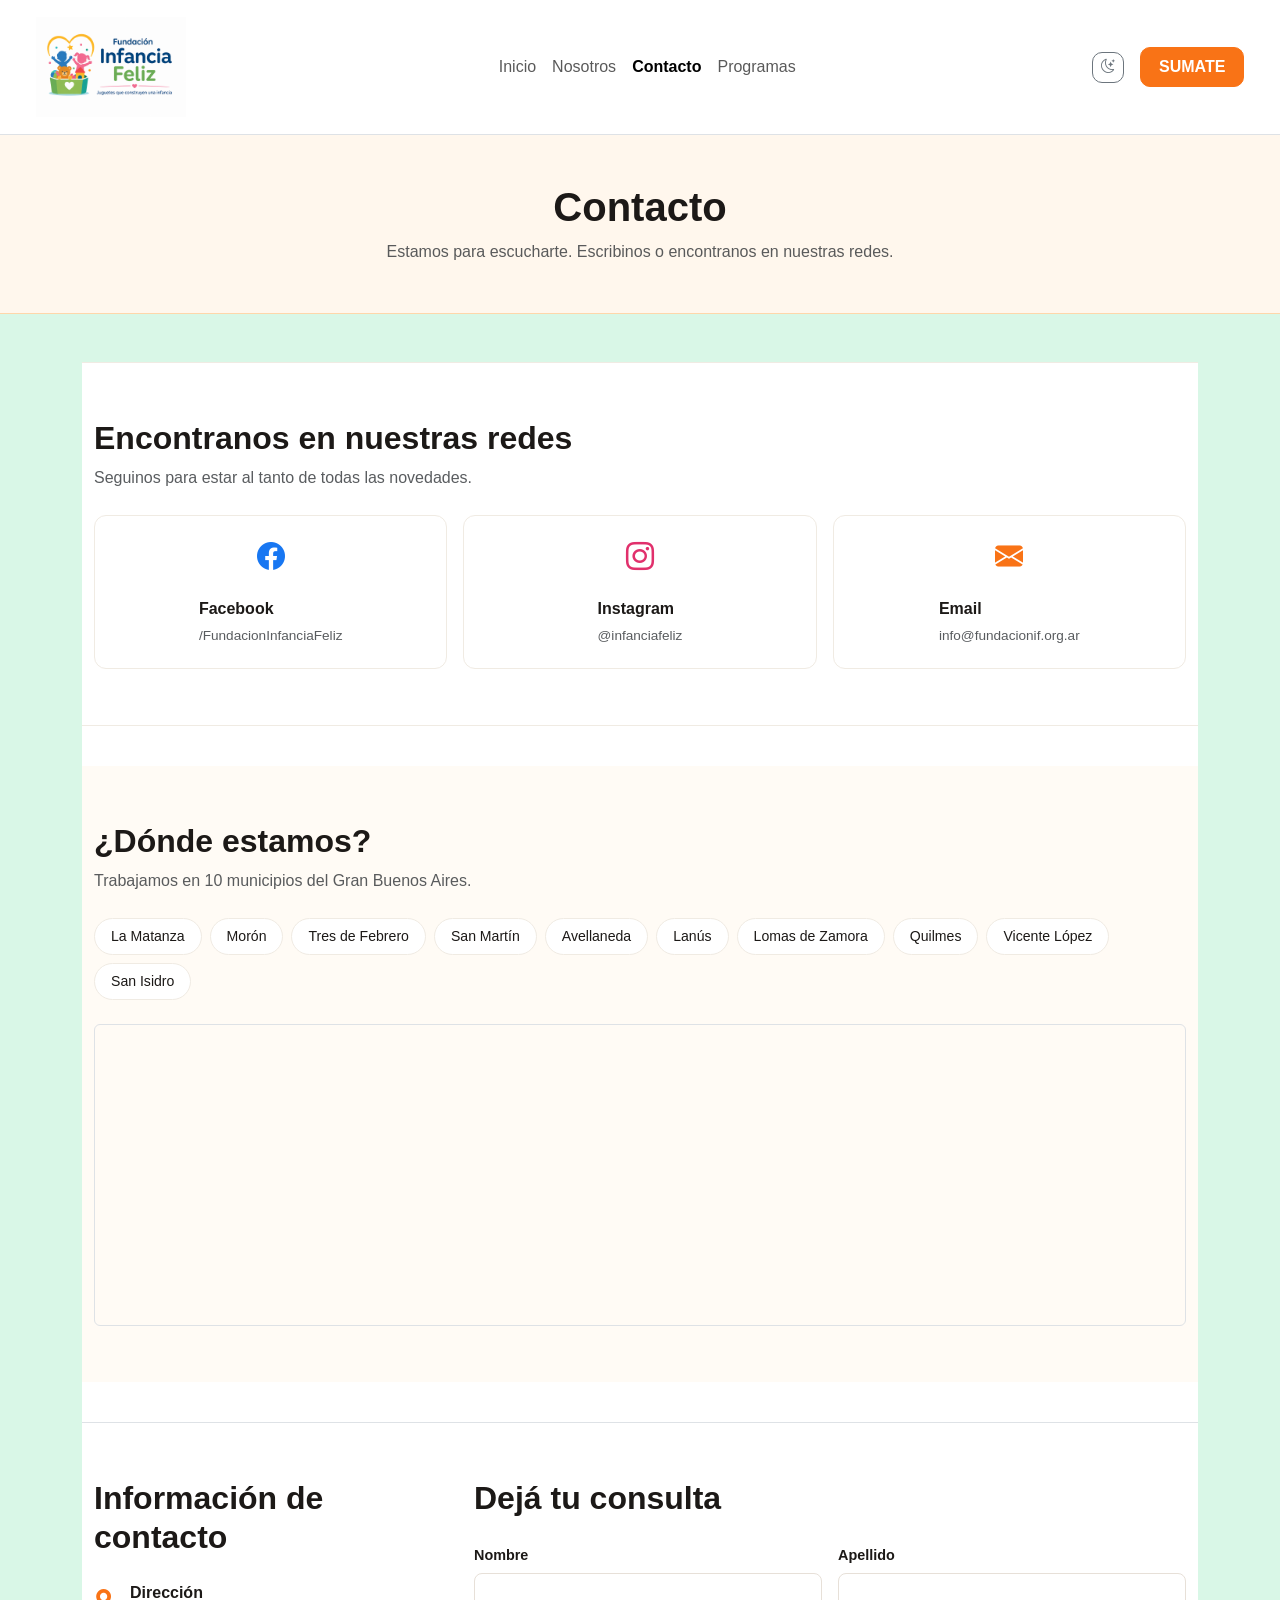
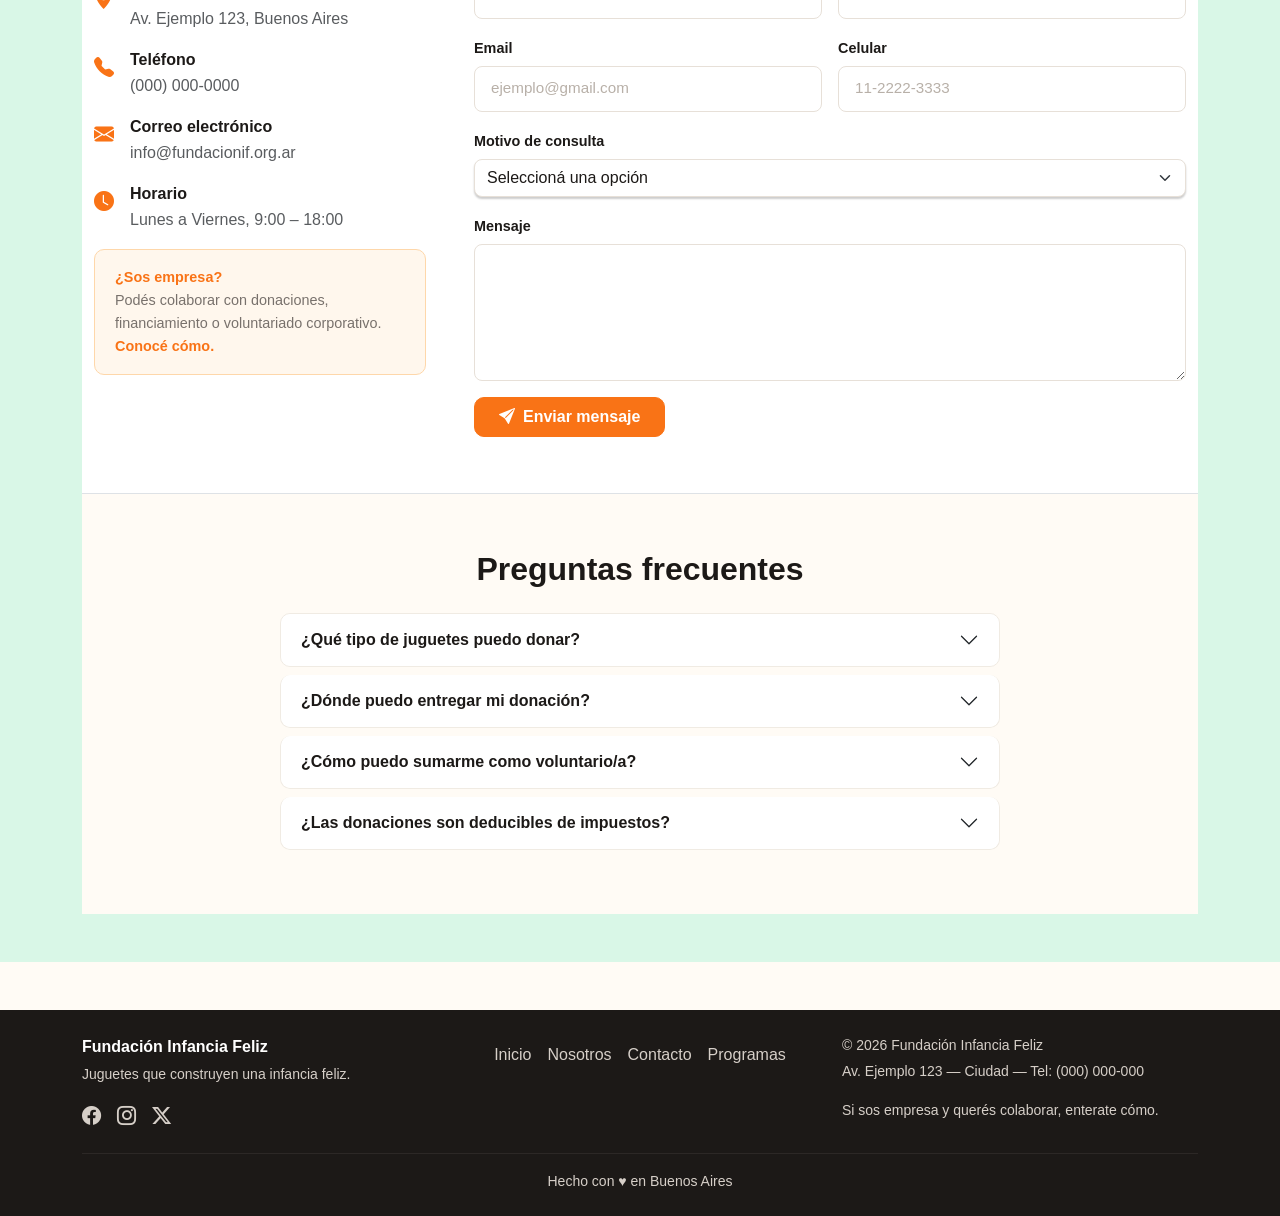
==== commit c045bec3: "se unifica el estilo del footer en todas las paginas, y se hacen algunos cambios entre los dos archi" ====
--- a/pages/contacto.html
+++ b/pages/contacto.html
@@ -302,7 +302,7 @@
       </section>
 
       <!-- PREGUNTAS FRECUENTES -->
-      <section class="border-top">
+      <section class="border-top mb-5">
         <div class="container">
           <div class="row justify-content-center">
             <div class="col-lg-8">
--- a/css/estilos.css
+++ b/css/estilos.css
@@ -22,6 +22,15 @@
   --fondo: #fffbf5;
   --blanco: #ffffff;
   --radio: 14px;
+  --naranja: #f97316;
+  --naranja-claro: #fff7ed;
+  --naranja-borde: #fed7aa;
+  --verde-claro: #f0fdf4;
+  --verde-borde: #bbf7d0;
+  --verde-texto: #16a34a;
+  --texto-suave: #78716c;
+  --blanco: #ffffff;
+  --borde: #f0ebe3;
 }
 
 /* RESET BASICO */
@@ -61,48 +70,6 @@
   width: 100%;
   height: 100%;
 }
-/* ── BODY ── */
-body {
-  min-height: 100vh;
-  background-color: var(--color-fondo);
-  color: var(--color-texto);
-  font-family: var(--fuente-principal);
-  line-height: 1.6;
-}
-/* ── HEADER ── */
-header {
-  background-color: var(--naranja-claro);
-  border-bottom: 1px solid var(--naranja-borde);
-}
-
-header h1 {
-  color: var(--texto);
-}
-/* ── MAIN ── */
-main {
-  width: 100%;
-  background: var(--color-contenido);
-  display: flex;
-  flex-direction: column;
-  align-items: center;
-  gap: 40px;
-}
-/* ── FOOTER ── */
-footer p {
-  margin: 0;
-  color: black;
-}
-
-a {
-  color: var(--color-primario);
-  text-decoration: none;
-  transition: 0.2s ease;
-}
-
-footer a:hover,
-nav a:hover {
-  opacity: 0.55;
-}
 
 h1,
 h2,
@@ -114,559 +81,69 @@
   color: var(--color-texto);
 }
 
+header a {
+  color: var(--color-primario);
+  text-decoration: none;
+  transition: 0.2s ease;
+}
+
+/* ── BODY ── */
 body {
-  font-family: "Nunito", sans-serif;
-  background-color: var(--fondo);
-  color: var(--texto);
-}
-
-/* ESTILOS PRESENTACION */
-.presentacion h2,
-#nuestros_programas h2 {
-  font-size: 3rem;
-  background-color: #197c4e;
-  color: white;
-  display: inline-block;
-}
-
-.presentacion p {
-  font-size: 1.2rem;
-  line-height: 1.8;
-  margin-top: 20px;
-  padding-left: 5px;
-}
-
-/* ESTILOS PATROCINADORES */
-
-.patrocinadores {
-  width: 100%;
-  max-width: 1200px;
-  padding: 40px 20px;
-  margin: 0 auto;
-}
-
-.patrocinadores h2 {
-  text-align: center;
-  margin-bottom: 24px;
-}
-
-.patrocinadores img {
-  width: 100%;
-  height: auto;
-  display: block;
-}
-
-.patrocinadores .logo-wrap {
-  display: flex;
-  justify-content: center;
-  align-items: center;
-  background: transparent;
-}
-
-.patrocinadores .logo-img {
-  max-width: 200px;
-  height: auto;
-  opacity: 0.8;
-  transition:
-    opacity 200ms ease,
-    filter 200ms ease,
-    transform 200ms ease;
-}
-
-.patrocinadores .logo-wrap:hover .logo-img {
-  opacity: 100;
-  filter: brightness(1.03) contrast(1.06) saturate(1.02);
-  filter: drop-shadow(0 12px 30px rgba(0, 0, 0, 0.25));
-  transform: translateY(-3px);
-}
-
-/* ESTILOS PROGRAMAS */
-
-#nuestros_programas {
-  width: 100%;
-  max-width: 1200px;
-  margin: 0 auto;
-  padding: 20px 0;
-}
-
-#nuestros_programas h2 {
-  text-align: center;
-  margin-bottom: 24px;
-}
-
-.programas-grid {
-  display: grid;
-  grid-template-columns: repeat(2, minmax(0, 1fr));
-  gap: 20px;
-}
-
-.programa-card {
-  background: var(--color-blanco);
-  border: 1px solid var(--color-borde);
-  border-radius: 16px;
-  padding: 18px;
-  text-align: center;
-  box-shadow: 0 10px 20px rgba(0, 0, 0, 0.05);
-  transition:
-    transform 0.3s ease,
-    box-shadow 0.3s ease;
-}
-
-.programa-card:hover {
-  transform: translateY(-5px);
-  box-shadow: 0 15px 30px rgba(0, 0, 0, 0.5);
-}
-
-.programa-card img {
-  width: 100%;
-  height: auto;
-  display: block;
-  border-radius: 12px;
-  margin-bottom: 16px;
-}
-
-.programa-card h3 {
-  font-size: 1.2rem;
-  margin: 0;
-}
-
-/* ESTILOS FORMULARIO INSCRIPCION */
-
-.inscripcion,
-.consulta {
-  width: 100%;
-  max-width: 800px;
-  padding: 20px;
-  background: var(--color-fondo);
-  border-radius: 10px;
-  box-shadow: 0 2px 8px var(--color-sombra);
-  color: black;
-}
-
-.inscripcion h2 {
-  color: black;
-}
-
-.inscripcion input,
-select {
-  box-shadow: 0 2px 2px rgba(0, 0, 0, 0.2);
-}
-
-/* MENSAJE SUCCESS CUANDO EL FORMULARIO ES ENVIADO */
-
-#success {
-  display: none;
-  padding: 14px 16px;
-  border-radius: 10px;
-  font-size: 0.95rem;
-  background: #d1fae5;
-  color: var(--color-success);
-  border: 1px solid #a7f3d0;
-  margin-top: 10px;
-}
-
-#success:target {
-  display: block;
-}
-
-/* ESTILOS FORMULARIO CONTACTO */
-
-#form-consulta h2 {
-  color: black;
-}
-
-#donde-estamos p {
-  color: black;
-}
-
-/* ── NAVBAR ── */
-.navbar {
-  background-color: var(--blanco) !important;
-  border-bottom: 1px solid #f5f0e8;
-  padding: 0.75rem 1.5rem;
-}
-
-/* ── HERO HEADER ── */
-.page-hero {
-  background: linear-gradient(135deg, #fff7ed 0%, #fffbf5 60%, #f0fdf4 100%);
-  padding: 5rem 1.5rem 4rem;
-  text-align: center;
-  position: relative;
-  overflow: hidden;
-}
-
-.page-hero::before {
-  content: "";
-  position: absolute;
-  top: -60px;
-  right: -60px;
-  width: 280px;
-  height: 280px;
-  background: radial-gradient(circle, #fed7aa44 0%, transparent 70%);
-  border-radius: 50%;
-}
-
-.page-hero::after {
-  content: "";
-  position: absolute;
-  bottom: -40px;
-  left: -40px;
-  width: 200px;
-  height: 200px;
-  background: radial-gradient(circle, #bbf7d044 0%, transparent 70%);
-  border-radius: 50%;
-}
-
-.hero-eyebrow {
-  display: inline-block;
-  background: var(--naranja-claro);
-  color: var(--naranja);
-  border: 1px solid var(--naranja-borde);
-  border-radius: 100px;
-  padding: 0.35rem 1.1rem;
-  font-size: 0.8rem;
-  font-weight: 700;
-  letter-spacing: 0.06em;
-  text-transform: uppercase;
-  margin-bottom: 1.2rem;
-}
-
-.page-hero h1 {
-  font-family: "Playfair Display", serif;
-  font-size: clamp(2.2rem, 5vw, 3.2rem);
-  font-weight: 700;
-  color: var(--texto);
-  margin-bottom: 1rem;
-  line-height: 1.2;
-}
-
-.page-hero p {
-  font-size: 1.1rem;
-  color: var(--texto-suave);
-  max-width: 500px;
-  margin: 0 auto;
-  line-height: 1.7;
-}
-
-/* ── SECCIONES ── */
-section {
-  padding: 5rem 0;
-}
-
-.section-label {
-  font-size: 0.75rem;
-  font-weight: 700;
-  letter-spacing: 0.1em;
-  text-transform: uppercase;
-  color: var(--naranja);
-  margin-bottom: 0.6rem;
-}
-
-.section-title {
-  font-family: "Playfair Display", serif;
-  font-size: clamp(1.6rem, 3vw, 2.2rem);
-  font-weight: 700;
-  color: var(--texto);
-  margin-bottom: 1rem;
-}
-
-.section-subtitle {
-  color: var(--texto-suave);
-  font-size: 1rem;
-  line-height: 1.7;
-  max-width: 560px;
-}
-
-/* ── REDES SOCIALES ── */
-#nuestras_redes {
-  background: var(--blanco);
-  border-top: 1px solid #f0ebe3;
-  border-bottom: 1px solid #f0ebe3;
-}
-
-.red-card {
+  min-height: 100vh;
+  background-color: var(--color-fondo);
+  color: var(--color-texto);
+  font-family: var(--fuente-principal);
+  line-height: 1.6;
+}
+
+/* ── HEADER ── */
+header {
+  background-color: var(--naranja-claro);
+  border-bottom: 1px solid var(--naranja-borde);
+}
+
+header h1 {
+  color: var(--texto);
+}
+/* ── MAIN ── */
+main {
+  width: 100%;
+  background: var(--color-contenido);
   display: flex;
   flex-direction: column;
   align-items: center;
-  gap: 0.8rem;
-  padding: 2rem 1.5rem;
-  background: var(--blanco);
-  border: 1px solid #f0ebe3;
-  border-radius: var(--radio);
+  gap: 40px;
+}
+/* ── FOOTER ── */
+
+footer {
+  background-color: var(--texto) !important;
+  color: #d6cfc8;
+}
+
+footer a {
+  color: #d6cfc8;
   text-decoration: none;
-  color: var(--texto);
-  transition:
-    transform 0.2s ease,
-    box-shadow 0.2s ease,
-    border-color 0.2s ease;
-}
-
-.red-card:hover {
-  transform: translateY(-4px);
-  box-shadow: 0 12px 32px rgba(0, 0, 0, 0.08);
-  color: var(--texto);
-}
-
-.red-card.facebook:hover {
-  border-color: #1877f2;
-}
-.red-card.instagram:hover {
-  border-color: #e1306c;
-}
-.red-card.email:hover {
-  border-color: var(--naranja);
-}
-
-.red-icon {
-  width: 60px;
-  height: 60px;
-  border-radius: 50%;
-  display: flex;
-  align-items: center;
-  justify-content: center;
-  font-size: 1.6rem;
-}
-
-.red-card.facebook .red-icon {
-  background: #e7f0fd;
-  color: #1877f2;
-}
-.red-card.instagram .red-icon {
-  background: #fde8f1;
-  color: #e1306c;
-}
-.red-card.email .red-icon {
-  background: var(--naranja-claro);
-  color: var(--naranja);
-}
-
-.red-card span {
-  font-weight: 700;
-  font-size: 1rem;
-}
-
-.red-card small {
-  color: var(--texto-suave);
-  font-size: 0.85rem;
-}
-
-/* ── MAPA / MUNICIPIOS ── */
-#donde-estamos {
-  background: var(--fondo);
-}
-
-.municipio-pill {
-  background: var(--blanco);
-  border: 1px solid #f0ebe3;
-  border-radius: 100px;
-  padding: 0.5rem 1.1rem;
-  font-size: 0.88rem;
-  font-weight: 600;
-  color: var(--texto);
-  transition:
-    background 0.15s,
-    border-color 0.15s;
-}
-
-.municipio-pill:hover {
-  background: var(--naranja-claro);
-  border-color: var(--naranja-borde);
-  color: var(--naranja);
-}
-
-.mapa-wrapper {
-  border-radius: var(--radio);
-  overflow: hidden;
-  border: 1px solid #f0ebe3;
-  margin-top: 2.5rem;
-}
-
-.mapa-wrapper iframe {
-  display: block;
-  width: 100%;
-  height: 360px;
-  border: 0;
-}
-
-/* ── FORMULARIO ── */
-.consulta {
-  background: var(--blanco);
-  border-top: 1px solid #f0ebe3;
-}
-
-.form-card {
-  background: var(--fondo);
-  border: 1px solid #f0ebe3;
-  border-radius: var(--radio);
-  padding: 2.5rem;
-}
-
-.form-label {
-  font-weight: 700;
-  font-size: 0.9rem;
-  color: var(--texto);
-  margin-bottom: 0.4rem;
-}
-
-.form-control {
-  border: 1px solid #e7e0d8;
-  border-radius: 10px;
-  padding: 0.65rem 1rem;
-  font-family: "Nunito", sans-serif;
-  font-size: 0.95rem;
-  background: var(--blanco);
-  color: var(--texto);
-  transition:
-    border-color 0.15s,
-    box-shadow 0.15s;
-}
-
-.form-control:focus {
-  border-color: var(--naranja);
-  box-shadow: 0 0 0 3px rgba(249, 115, 22, 0.12);
-  outline: none;
-}
-
-.form-control::placeholder {
-  color: #b8b0a8;
-}
-
-.btn-enviar {
-  background: var(--naranja);
-  color: #fff;
-  border: none;
-  border-radius: 10px;
-  padding: 0.75rem 2rem;
-  font-family: "Nunito", sans-serif;
-  font-weight: 700;
-  font-size: 1rem;
-  cursor: pointer;
-  transition:
-    background 0.15s,
-    transform 0.1s;
-}
-
-.btn-enviar:hover {
-  background: #ea6b0a;
-  transform: translateY(-1px);
-}
-
-.btn-enviar:active {
-  transform: scale(0.98);
-}
-
-#success {
-  display: none;
-  background: var(--verde-claro);
-  border: 1px solid #bbf7d0;
-  color: var(--verde);
-  border-radius: 10px;
-  padding: 1rem 1.25rem;
-  font-weight: 600;
-  margin-top: 1rem;
-}
-
-/* ── INFO DE CONTACTO ── */
-.info-item {
-  display: flex;
-  align-items: flex-start;
-  gap: 1rem;
-  padding: 1.25rem 0;
-  border-bottom: 1px solid #f0ebe3;
-}
-
-.info-item:last-child {
-  border-bottom: none;
-}
-
-.info-icon {
-  width: 44px;
-  height: 44px;
-  border-radius: 10px;
-  background: var(--naranja-claro);
-  color: var(--naranja);
-  display: flex;
-  align-items: center;
-  justify-content: center;
+}
+
+footer a:hover {
+  color: var(--naranja);
+}
+
+footer hr {
+  border-color: #2c2826;
+  opacity: 1;
+}
+
+.footer-social a {
   font-size: 1.2rem;
-  flex-shrink: 0;
-}
-
-.info-label {
-  font-size: 0.8rem;
-  font-weight: 700;
-  text-transform: uppercase;
-  letter-spacing: 0.06em;
-  color: var(--texto-suave);
-  margin-bottom: 0.2rem;
-}
-
-.info-value {
-  font-size: 0.95rem;
-  font-weight: 600;
-  color: var(--texto);
-  margin: 0;
-}
-
-/* ── FAQ ── */
-#faq {
-  background: var(--fondo);
-  border-top: 1px solid #f0ebe3;
-}
-
-.faq-item {
-  border: 1px solid #f0ebe3;
-  border-radius: var(--radio);
-  margin-bottom: 0.75rem;
-  background: var(--blanco);
-  overflow: hidden;
-  transition: box-shadow 0.15s;
-}
-
-.faq-item:hover {
-  box-shadow: 0 4px 16px rgba(0, 0, 0, 0.05);
-}
-
-.faq-question {
-  width: 100%;
-  background: none;
-  border: none;
-  padding: 1.2rem 1.5rem;
-  display: flex;
-  justify-content: space-between;
-  align-items: center;
-  font-family: "Nunito", sans-serif;
-  font-size: 0.95rem;
-  font-weight: 700;
-  color: var(--texto);
-  cursor: pointer;
-  text-align: left;
-  gap: 1rem;
-}
-
-.faq-question .bi {
-  color: var(--naranja);
-  font-size: 1.1rem;
-  flex-shrink: 0;
-  transition: transform 0.2s;
-}
-
-.faq-answer {
-  display: none;
-  padding: 0 1.5rem 1.2rem;
-  color: var(--texto-suave);
-  font-size: 0.92rem;
-  line-height: 1.7;
-}
-
-.faq-item.open .faq-answer {
-  display: block;
-}
-.faq-item.open .faq-question .bi {
-  transform: rotate(45deg);
-}
-
-/* ── FOOTER ── */
+  color: #d6cfc8;
+}
+
+.footer-social a:hover {
+  color: var(--naranja);
+}
+
 footer {
   background: var(--texto) !important;
   color: #d6cfc8;
@@ -674,7 +151,6 @@
 }
 
 footer a {
-  color: #837a71;
   text-decoration: none;
   transition: color 0.15s;
 }
@@ -736,6 +212,558 @@
   margin-bottom: 0.5rem;
 }
 
+/* ESTILOS PRESENTACION */
+.presentacion h2,
+#nuestros_programas h2 {
+  font-size: 3rem;
+  background-color: #197c4e;
+  color: white;
+  display: inline-block;
+}
+
+.presentacion p {
+  font-size: 1.2rem;
+  line-height: 1.8;
+  margin-top: 20px;
+  padding-left: 5px;
+}
+
+/* ESTILOS PATROCINADORES */
+
+.patrocinadores {
+  width: 100%;
+  max-width: 1200px;
+  padding: 40px 20px;
+  margin: 0 auto;
+}
+
+.patrocinadores h2 {
+  text-align: center;
+  margin-bottom: 24px;
+  font-size: 3rem;
+  background-color: #197c4e;
+  color: white;
+  display: inline-block;
+}
+
+
+
+.patrocinadores img {
+  width: 100%;
+  height: auto;
+  display: block;
+}
+
+.patrocinadores .logo-wrap {
+  display: flex;
+  justify-content: center;
+  align-items: center;
+  background: transparent;
+}
+
+.patrocinadores .logo-img {
+  max-width: 200px;
+  height: auto;
+  opacity: 0.8;
+  transition:
+    opacity 200ms ease,
+    filter 200ms ease,
+    transform 200ms ease;
+}
+
+.patrocinadores .logo-wrap:hover .logo-img {
+  opacity: 100;
+  filter: brightness(1.03) contrast(1.06) saturate(1.02);
+  filter: drop-shadow(0 12px 30px rgba(0, 0, 0, 0.25));
+  transform: translateY(-3px);
+}
+
+/* ESTILOS PROGRAMAS */
+
+#nuestros_programas {
+  width: 100%;
+  max-width: 1200px;
+  margin: 0 auto;
+  padding: 20px 0;
+}
+
+#nuestros_programas h2 {
+  text-align: center;
+  margin-bottom: 24px;
+}
+
+.programas-grid {
+  display: grid;
+  grid-template-columns: repeat(2, minmax(0, 1fr));
+  gap: 20px;
+}
+
+.programa-card {
+  background: var(--color-blanco);
+  border: 1px solid var(--color-borde);
+  border-radius: 16px;
+  padding: 18px;
+  text-align: center;
+  box-shadow: 0 10px 20px rgba(0, 0, 0, 0.05);
+  transition:
+    transform 0.3s ease,
+    box-shadow 0.3s ease;
+}
+
+.programa-card:hover {
+  transform: translateY(-5px);
+  box-shadow: 0 15px 30px rgba(0, 0, 0, 0.5);
+}
+
+.programa-card img {
+  width: 100%;
+  height: auto;
+  display: block;
+  border-radius: 12px;
+  margin-bottom: 16px;
+}
+
+.programa-card h3 {
+  font-size: 1.2rem;
+  margin: 0;
+}
+
+/* ESTILOS FORMULARIO INSCRIPCION */
+
+.inscripcion,
+.consulta {
+  width: 100%;
+  max-width: 800px;
+  padding: 20px;
+  background: var(--color-fondo);
+  border-radius: 10px;
+  box-shadow: 0 2px 8px var(--color-sombra);
+  color: black;
+}
+
+.inscripcion h2 {
+  color: black;
+}
+
+.inscripcion input,
+select {
+  box-shadow: 0 2px 2px rgba(0, 0, 0, 0.2);
+}
+
+/* MENSAJE SUCCESS CUANDO EL FORMULARIO ES ENVIADO */
+
+#success {
+  display: none;
+  padding: 14px 16px;
+  border-radius: 10px;
+  font-size: 0.95rem;
+  background: #d1fae5;
+  color: var(--color-success);
+  border: 1px solid #a7f3d0;
+  margin-top: 10px;
+}
+
+#success:target {
+  display: block;
+}
+
+/* ESTILOS FORMULARIO CONTACTO */
+
+#form-consulta h2 {
+  color: black;
+}
+
+#donde-estamos p {
+  color: black;
+}
+
+/* ── NAVBAR ── */
+.navbar {
+  background-color: var(--blanco) !important;
+  border-bottom: 1px solid #f5f0e8;
+  padding: 0.75rem 1.5rem;
+}
+
+/* ── HERO HEADER ── */
+.page-hero {
+  background: linear-gradient(135deg, #fff7ed 0%, #fffbf5 60%, #f0fdf4 100%);
+  padding: 5rem 1.5rem 4rem;
+  text-align: center;
+  position: relative;
+  overflow: hidden;
+}
+
+.page-hero::before {
+  content: "";
+  position: absolute;
+  top: -60px;
+  right: -60px;
+  width: 280px;
+  height: 280px;
+  background: radial-gradient(circle, #fed7aa44 0%, transparent 70%);
+  border-radius: 50%;
+}
+
+.page-hero::after {
+  content: "";
+  position: absolute;
+  bottom: -40px;
+  left: -40px;
+  width: 200px;
+  height: 200px;
+  background: radial-gradient(circle, #bbf7d044 0%, transparent 70%);
+  border-radius: 50%;
+}
+
+.hero-eyebrow {
+  display: inline-block;
+  background: var(--naranja-claro);
+  color: var(--naranja);
+  border: 1px solid var(--naranja-borde);
+  border-radius: 100px;
+  padding: 0.35rem 1.1rem;
+  font-size: 0.8rem;
+  font-weight: 700;
+  letter-spacing: 0.06em;
+  text-transform: uppercase;
+  margin-bottom: 1.2rem;
+}
+
+.page-hero h1 {
+  font-family: "Playfair Display", serif;
+  font-size: clamp(2.2rem, 5vw, 3.2rem);
+  font-weight: 700;
+  color: var(--texto);
+  margin-bottom: 1rem;
+  line-height: 1.2;
+}
+
+.page-hero p {
+  font-size: 1.1rem;
+  color: var(--texto-suave);
+  max-width: 500px;
+  margin: 0 auto;
+  line-height: 1.7;
+}
+
+/* ── SECCIONES ── */
+section {
+  padding: 5rem 0;
+}
+
+.section-label {
+  font-size: 0.75rem;
+  font-weight: 700;
+  letter-spacing: 0.1em;
+  text-transform: uppercase;
+  color: var(--naranja);
+  margin-bottom: 0.6rem;
+}
+
+.section-title {
+  font-family: "Playfair Display", serif;
+  font-size: clamp(1.6rem, 3vw, 2.2rem);
+  font-weight: 700;
+  color: var(--texto);
+  margin-bottom: 1rem;
+}
+
+.section-subtitle {
+  color: var(--texto-suave);
+  font-size: 1rem;
+  line-height: 1.7;
+  max-width: 560px;
+}
+
+/* ── REDES SOCIALES ── */
+#nuestras_redes {
+  background: var(--blanco);
+  border-top: 1px solid #f0ebe3;
+  border-bottom: 1px solid #f0ebe3;
+}
+
+.red-card {
+  display: flex;
+  flex-direction: column;
+  align-items: center;
+  gap: 0.8rem;
+  padding: 2rem 1.5rem;
+  background: var(--blanco);
+  border: 1px solid #f0ebe3;
+  border-radius: var(--radio);
+  text-decoration: none;
+  color: var(--texto);
+  transition:
+    transform 0.2s ease,
+    box-shadow 0.2s ease,
+    border-color 0.2s ease;
+}
+
+.red-card:hover {
+  transform: translateY(-4px);
+  box-shadow: 0 12px 32px rgba(0, 0, 0, 0.08);
+  color: var(--texto);
+}
+
+.red-card.facebook:hover {
+  border-color: #1877f2;
+}
+.red-card.instagram:hover {
+  border-color: #e1306c;
+}
+.red-card.email:hover {
+  border-color: var(--naranja);
+}
+
+.red-icon {
+  width: 60px;
+  height: 60px;
+  border-radius: 50%;
+  display: flex;
+  align-items: center;
+  justify-content: center;
+  font-size: 1.6rem;
+}
+
+.red-card.facebook .red-icon {
+  background: #e7f0fd;
+  color: #1877f2;
+}
+.red-card.instagram .red-icon {
+  background: #fde8f1;
+  color: #e1306c;
+}
+.red-card.email .red-icon {
+  background: var(--naranja-claro);
+  color: var(--naranja);
+}
+
+.red-card span {
+  font-weight: 700;
+  font-size: 1rem;
+}
+
+.red-card small {
+  color: var(--texto-suave);
+  font-size: 0.85rem;
+}
+
+/* ── MAPA / MUNICIPIOS ── */
+#donde-estamos {
+  background: var(--fondo);
+}
+
+.municipio-pill {
+  background: var(--blanco);
+  border: 1px solid #f0ebe3;
+  border-radius: 100px;
+  padding: 0.5rem 1.1rem;
+  font-size: 0.88rem;
+  font-weight: 600;
+  color: var(--texto);
+  transition:
+    background 0.15s,
+    border-color 0.15s;
+}
+
+.municipio-pill:hover {
+  background: var(--naranja-claro);
+  border-color: var(--naranja-borde);
+  color: var(--naranja);
+}
+
+.mapa-wrapper {
+  border-radius: var(--radio);
+  overflow: hidden;
+  border: 1px solid #f0ebe3;
+  margin-top: 2.5rem;
+}
+
+.mapa-wrapper iframe {
+  display: block;
+  width: 100%;
+  height: 360px;
+  border: 0;
+}
+
+/* ── FORMULARIO ── */
+.consulta {
+  background: var(--blanco);
+  border-top: 1px solid #f0ebe3;
+}
+
+.form-card {
+  background: var(--fondo);
+  border: 1px solid #f0ebe3;
+  border-radius: var(--radio);
+  padding: 2.5rem;
+}
+
+.form-label {
+  font-weight: 700;
+  font-size: 0.9rem;
+  color: var(--texto);
+  margin-bottom: 0.4rem;
+}
+
+.form-control {
+  border: 1px solid #e7e0d8;
+  border-radius: 10px;
+  padding: 0.65rem 1rem;
+  font-family: "Nunito", sans-serif;
+  font-size: 0.95rem;
+  background: var(--blanco);
+  color: var(--texto);
+  transition:
+    border-color 0.15s,
+    box-shadow 0.15s;
+}
+
+.form-control:focus {
+  border-color: var(--naranja);
+  box-shadow: 0 0 0 3px rgba(249, 115, 22, 0.12);
+  outline: none;
+}
+
+.form-control::placeholder {
+  color: #b8b0a8;
+}
+
+.btn-enviar {
+  background: var(--naranja);
+  color: #fff;
+  border: none;
+  border-radius: 10px;
+  padding: 0.75rem 2rem;
+  font-family: "Nunito", sans-serif;
+  font-weight: 700;
+  font-size: 1rem;
+  cursor: pointer;
+  transition:
+    background 0.15s,
+    transform 0.1s;
+}
+
+.btn-enviar:hover {
+  background: #ea6b0a;
+  transform: translateY(-1px);
+}
+
+.btn-enviar:active {
+  transform: scale(0.98);
+}
+
+#success {
+  display: none;
+  background: var(--verde-claro);
+  border: 1px solid #bbf7d0;
+  color: var(--verde);
+  border-radius: 10px;
+  padding: 1rem 1.25rem;
+  font-weight: 600;
+  margin-top: 1rem;
+}
+
+/* ── INFO DE CONTACTO ── */
+.info-item {
+  display: flex;
+  align-items: flex-start;
+  gap: 1rem;
+  padding: 1.25rem 0;
+  border-bottom: 1px solid #f0ebe3;
+}
+
+.info-item:last-child {
+  border-bottom: none;
+}
+
+.info-icon {
+  width: 44px;
+  height: 44px;
+  border-radius: 10px;
+  background: var(--naranja-claro);
+  color: var(--naranja);
+  display: flex;
+  align-items: center;
+  justify-content: center;
+  font-size: 1.2rem;
+  flex-shrink: 0;
+}
+
+.info-label {
+  font-size: 0.8rem;
+  font-weight: 700;
+  text-transform: uppercase;
+  letter-spacing: 0.06em;
+  color: var(--texto-suave);
+  margin-bottom: 0.2rem;
+}
+
+.info-value {
+  font-size: 0.95rem;
+  font-weight: 600;
+  color: var(--texto);
+  margin: 0;
+}
+
+/* ── FAQ ── */
+#faq {
+  background: var(--fondo);
+  border-top: 1px solid #f0ebe3;
+}
+
+.faq-item {
+  border: 1px solid #f0ebe3;
+  border-radius: var(--radio);
+  margin-bottom: 0.75rem;
+  background: var(--blanco);
+  overflow: hidden;
+  transition: box-shadow 0.15s;
+}
+
+.faq-item:hover {
+  box-shadow: 0 4px 16px rgba(0, 0, 0, 0.05);
+}
+
+.faq-question {
+  width: 100%;
+  background: none;
+  border: none;
+  padding: 1.2rem 1.5rem;
+  display: flex;
+  justify-content: space-between;
+  align-items: center;
+  font-family: "Nunito", sans-serif;
+  font-size: 0.95rem;
+  font-weight: 700;
+  color: var(--texto);
+  cursor: pointer;
+  text-align: left;
+  gap: 1rem;
+}
+
+.faq-question .bi {
+  color: var(--naranja);
+  font-size: 1.1rem;
+  flex-shrink: 0;
+  transition: transform 0.2s;
+}
+
+.faq-answer {
+  display: none;
+  padding: 0 1.5rem 1.2rem;
+  color: var(--texto-suave);
+  font-size: 0.92rem;
+  line-height: 1.7;
+}
+
+.faq-item.open .faq-answer {
+  display: block;
+}
+.faq-item.open .faq-question .bi {
+  transform: rotate(45deg);
+}
+
 /* ── NAVBAR activa ── */
 .btn-primary {
   background: var(--naranja);
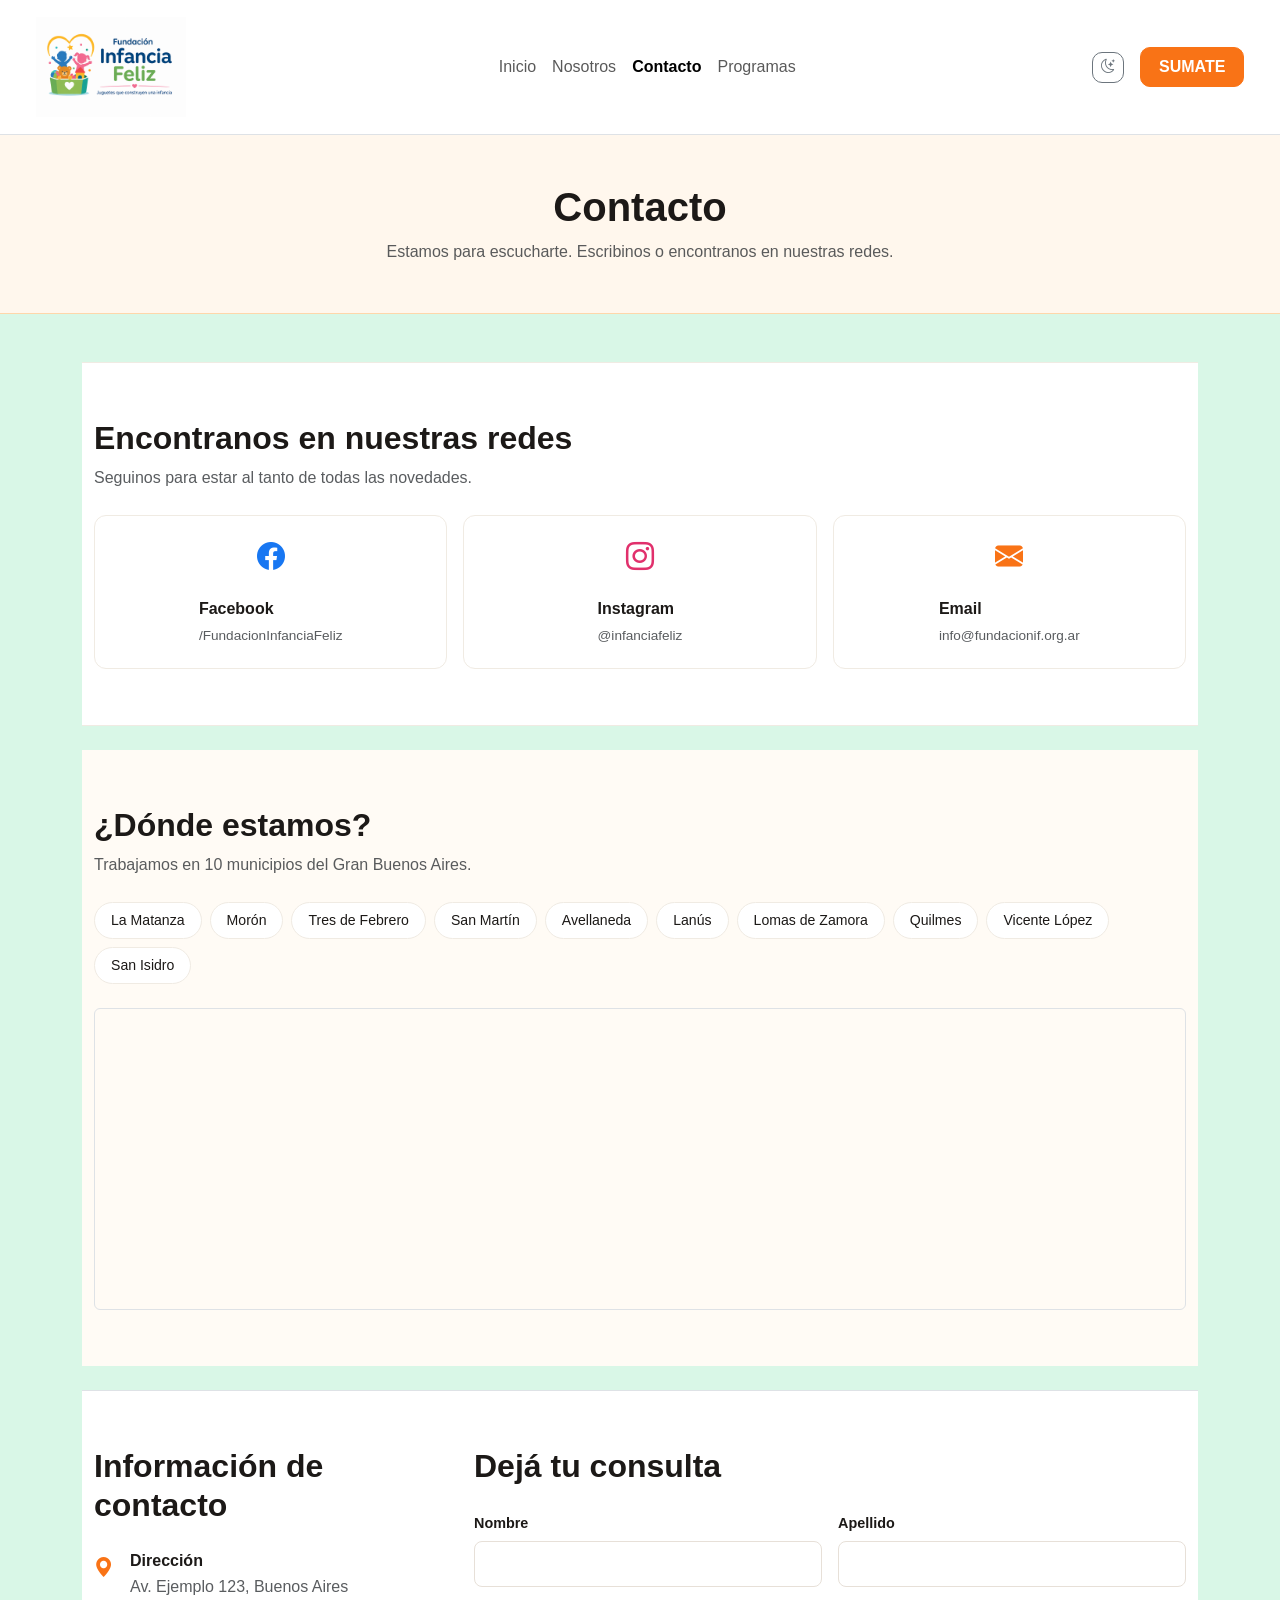
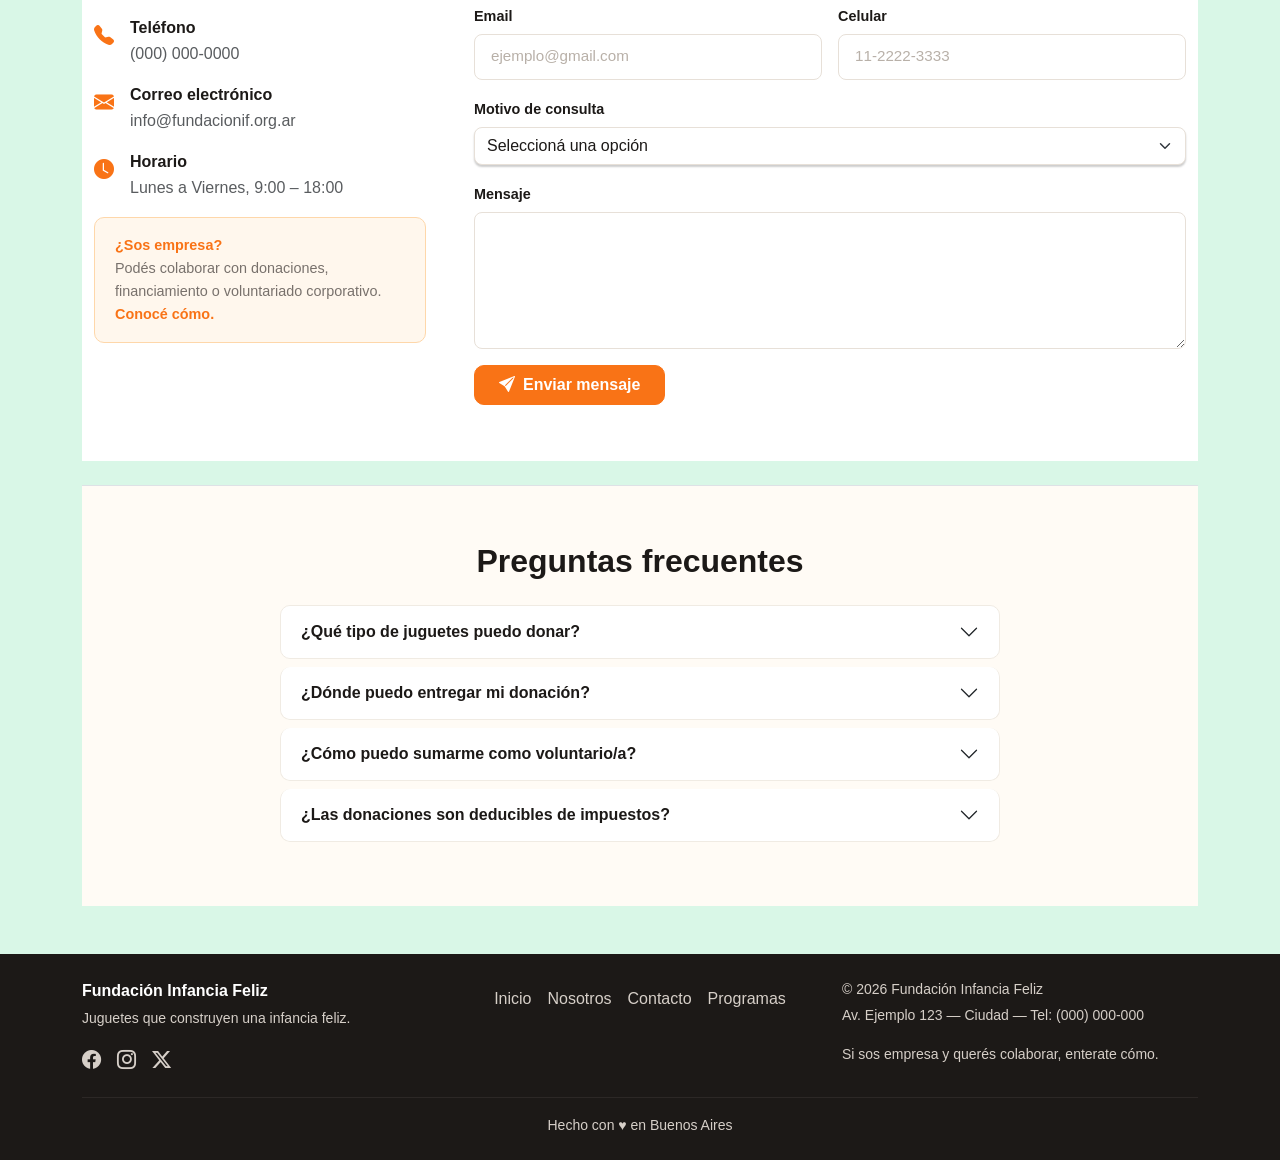
==== commit 09874440: "se hacen pequeños ajustes visuales" ====
--- a/pages/contacto.html
+++ b/pages/contacto.html
@@ -80,336 +80,344 @@
     </header>
 
     <main>
-        <div class="container">
-      <!-- REDES SOCIALES -->
-      <section class="mt-5  " id="nuestras_redes">
-        <div class="container">
-          <h2 class="fw-bold mb-2">Encontranos en nuestras redes</h2>
-          <p class="text-muted mb-4">
-            Seguinos para estar al tanto de todas las novedades.
-          </p>
-          <div class="row g-3">
-            <div class="col-sm-4">
-              <a
-                href="https://www.facebook.com/"
-                target="_blank"
-                class="red-card"
+      <div class="container">
+        <!-- REDES SOCIALES -->
+        <section class="mt-5 mb-4" id="nuestras_redes">
+          <div class="container">
+            <h2 class="fw-bold mb-2">Encontranos en nuestras redes</h2>
+            <p class="text-muted mb-4">
+              Seguinos para estar al tanto de todas las novedades.
+            </p>
+            <div class="row g-3">
+              <div class="col-sm-4">
+                <a
+                  href="https://www.facebook.com/"
+                  target="_blank"
+                  class="red-card"
+                >
+                  <i class="bi bi-facebook fs-3" style="color: #1877f2"></i>
+                  <div>
+                    <div class="fw-semibold">Facebook</div>
+                    <small class="text-muted">/FundacionInfanciaFeliz</small>
+                  </div>
+                </a>
+              </div>
+              <div class="col-sm-4">
+                <a
+                  href="https://www.instagram.com/"
+                  target="_blank"
+                  class="red-card"
+                >
+                  <i class="bi bi-instagram fs-3" style="color: #e1306c"></i>
+                  <div>
+                    <div class="fw-semibold">Instagram</div>
+                    <small class="text-muted">@infanciafeliz</small>
+                  </div>
+                </a>
+              </div>
+              <div class="col-sm-4">
+                <a href="mailto:info@fundacionif.org.ar" class="red-card">
+                  <i
+                    class="bi bi-envelope-fill fs-3"
+                    style="color: #f97316"
+                  ></i>
+                  <div>
+                    <div class="fw-semibold">Email</div>
+                    <small class="text-muted">info@fundacionif.org.ar</small>
+                  </div>
+                </a>
+              </div>
+            </div>
+          </div>
+        </section>
+
+        <!-- DÓNDE ESTAMOS -->
+        <section class="mb-4" id="donde-estamos">
+          <div class="container">
+            <h2 class="fw-bold mb-2">¿Dónde estamos?</h2>
+            <p class="text-muted mb-4">
+              Trabajamos en 10 municipios del Gran Buenos Aires.
+            </p>
+            <div class="d-flex flex-wrap gap-2 mb-4">
+              <span class="badge-municipio">La Matanza</span>
+              <span class="badge-municipio">Morón</span>
+              <span class="badge-municipio">Tres de Febrero</span>
+              <span class="badge-municipio">San Martín</span>
+              <span class="badge-municipio">Avellaneda</span>
+              <span class="badge-municipio">Lanús</span>
+              <span class="badge-municipio">Lomas de Zamora</span>
+              <span class="badge-municipio">Quilmes</span>
+              <span class="badge-municipio">Vicente López</span>
+              <span class="badge-municipio">San Isidro</span>
+            </div>
+            <div class="rounded overflow-hidden border">
+              <iframe
+                src="https://www.google.com/maps/embed?pb=!1m18!1m12!1m3!1d3283.427414147626!2d-58.64022692350282!3d-34.61863775828763!2m3!1f0!2f0!3f0!3m2!1i1024!2i768!4f13.1!3m3!1m2!1s0x95bcb8d055e548bf%3A0x738f85ea67aeabe5!2sUniversidad%20Nacional%20de%20Hurlingham!5e0!3m2!1ses!2sar!4v1782451593957!5m2!1ses!2sar"
+                width="100%"
+                height="300"
+                style="border: 0; display: block"
+                allowfullscreen=""
+                loading="lazy"
+                title="Ubicación de la fundación"
               >
-                <i class="bi bi-facebook fs-3" style="color: #1877f2"></i>
-                <div>
-                  <div class="fw-semibold">Facebook</div>
-                  <small class="text-muted">/FundacionInfanciaFeliz</small>
+              </iframe>
+            </div>
+          </div>
+        </section>
+
+        <!-- FORMULARIO + INFO -->
+        <section class="border-top mb-4">
+          <div class="container">
+            <div class="row g-5">
+              <!-- Info de contacto -->
+              <div class="col-lg-4">
+                <h2 class="fw-bold mb-4">Información de contacto</h2>
+                <ul class="list-unstyled">
+                  <li class="d-flex gap-3 mb-3">
+                    <i class="bi bi-geo-alt-fill fs-5 mt-1 icono-contacto"></i>
+                    <div>
+                      <div class="fw-semibold">Dirección</div>
+                      <div class="text-muted">
+                        Av. Ejemplo 123, Buenos Aires
+                      </div>
+                    </div>
+                  </li>
+                  <li class="d-flex gap-3 mb-3">
+                    <i
+                      class="bi bi-telephone-fill fs-5 mt-1 icono-contacto"
+                    ></i>
+                    <div>
+                      <div class="fw-semibold">Teléfono</div>
+                      <div class="text-muted">(000) 000-0000</div>
+                    </div>
+                  </li>
+                  <li class="d-flex gap-3 mb-3">
+                    <i class="bi bi-envelope-fill fs-5 mt-1 icono-contacto"></i>
+                    <div>
+                      <div class="fw-semibold">Correo electrónico</div>
+                      <div class="text-muted">info@fundacionif.org.ar</div>
+                    </div>
+                  </li>
+                  <li class="d-flex gap-3 mb-3">
+                    <i class="bi bi-clock-fill fs-5 mt-1 icono-contacto"></i>
+                    <div>
+                      <div class="fw-semibold">Horario</div>
+                      <div class="text-muted">
+                        Lunes a Viernes, 9:00 – 18:00
+                      </div>
+                    </div>
+                  </li>
+                </ul>
+
+                <div class="alerta-empresa mt-3">
+                  <strong>¿Sos empresa?</strong><br />
+                  Podés colaborar con donaciones, financiamiento o voluntariado
+                  corporativo.
+                  <a href="./contacto.html">Conocé cómo.</a>
                 </div>
-              </a>
-            </div>
-            <div class="col-sm-4">
-              <a
-                href="https://www.instagram.com/"
-                target="_blank"
-                class="red-card"
-              >
-                <i class="bi bi-instagram fs-3" style="color: #e1306c"></i>
-                <div>
-                  <div class="fw-semibold">Instagram</div>
-                  <small class="text-muted">@infanciafeliz</small>
+              </div>
+
+              <!-- Formulario -->
+              <div class="col-lg-8">
+                <h2 class="fw-bold mb-4">Dejá tu consulta</h2>
+                <form id="form-consulta" action="#success" method="get">
+                  <div class="row g-3">
+                    <div class="col-md-6">
+                      <label for="nombre" class="form-label">Nombre</label>
+                      <input
+                        type="text"
+                        id="nombre"
+                        name="nombre"
+                        class="form-control"
+                        required
+                      />
+                    </div>
+                    <div class="col-md-6">
+                      <label for="apellido" class="form-label">Apellido</label>
+                      <input
+                        type="text"
+                        id="apellido"
+                        name="apellido"
+                        class="form-control"
+                        required
+                      />
+                    </div>
+                    <div class="col-md-6">
+                      <label for="email" class="form-label">Email</label>
+                      <input
+                        type="email"
+                        id="email"
+                        name="email"
+                        class="form-control"
+                        placeholder="ejemplo@gmail.com"
+                        required
+                      />
+                    </div>
+                    <div class="col-md-6">
+                      <label for="celular" class="form-label">Celular</label>
+                      <input
+                        type="tel"
+                        id="celular"
+                        name="celular"
+                        class="form-control"
+                        placeholder="11-2222-3333"
+                        required
+                      />
+                    </div>
+                    <div class="col-12">
+                      <label for="motivo" class="form-label"
+                        >Motivo de consulta</label
+                      >
+                      <select id="motivo" name="motivo" class="form-select">
+                        <option value="">Seleccioná una opción</option>
+                        <option value="donacion">Quiero donar juguetes</option>
+                        <option value="empresa">
+                          Soy empresa y quiero colaborar
+                        </option>
+                        <option value="voluntariado">
+                          Quiero ser voluntario/a
+                        </option>
+                        <option value="informacion">
+                          Necesito información sobre programas
+                        </option>
+                        <option value="otro">Otro</option>
+                      </select>
+                    </div>
+                    <div class="col-12">
+                      <label for="mensaje" class="form-label">Mensaje</label>
+                      <textarea
+                        id="mensaje"
+                        name="mensaje"
+                        class="form-control"
+                        rows="5"
+                      ></textarea>
+                    </div>
+                    <div class="col-12">
+                      <button type="submit" class="btn btn-primary px-4">
+                        <i class="bi bi-send-fill me-2"></i>Enviar mensaje
+                      </button>
+                    </div>
+                  </div>
+                </form>
+                <div id="success" class="alert alert-success mt-3" role="alert">
+                  <i class="bi bi-check-circle-fill me-2"></i>
+                  ¡Mensaje enviado! Te respondemos en menos de 48 horas hábiles.
                 </div>
-              </a>
-            </div>
-            <div class="col-sm-4">
-              <a href="mailto:info@fundacionif.org.ar" class="red-card">
-                <i class="bi bi-envelope-fill fs-3" style="color: #f97316"></i>
-                <div>
-                  <div class="fw-semibold">Email</div>
-                  <small class="text-muted">info@fundacionif.org.ar</small>
+              </div>
+            </div>
+          </div>
+        </section>
+
+        <!-- PREGUNTAS FRECUENTES -->
+        <section class="border-top mb-5">
+          <div class="container">
+            <div class="row justify-content-center">
+              <div class="col-lg-8">
+                <h2 class="fw-bold mb-4 text-center">Preguntas frecuentes</h2>
+                <div class="accordion" id="faqAccordion">
+                  <div class="accordion-item">
+                    <h2 class="accordion-header">
+                      <button
+                        class="accordion-button collapsed"
+                        type="button"
+                        data-bs-toggle="collapse"
+                        data-bs-target="#faq1"
+                      >
+                        ¿Qué tipo de juguetes puedo donar?
+                      </button>
+                    </h2>
+                    <div
+                      id="faq1"
+                      class="accordion-collapse collapse"
+                      data-bs-parent="#faqAccordion"
+                    >
+                      <div class="accordion-body text-muted">
+                        Aceptamos juguetes en buen estado, limpios y sin piezas
+                        faltantes. Priorizamos juguetes educativos y didácticos
+                        para niños de 0 a 12 años.
+                      </div>
+                    </div>
+                  </div>
+
+                  <div class="accordion-item">
+                    <h2 class="accordion-header">
+                      <button
+                        class="accordion-button collapsed"
+                        type="button"
+                        data-bs-toggle="collapse"
+                        data-bs-target="#faq2"
+                      >
+                        ¿Dónde puedo entregar mi donación?
+                      </button>
+                    </h2>
+                    <div
+                      id="faq2"
+                      class="accordion-collapse collapse"
+                      data-bs-parent="#faqAccordion"
+                    >
+                      <div class="accordion-body text-muted">
+                        Tenemos puntos de entrega en los 10 municipios donde
+                        operamos. Escribinos y te decimos el más cercano a vos.
+                      </div>
+                    </div>
+                  </div>
+
+                  <div class="accordion-item">
+                    <h2 class="accordion-header">
+                      <button
+                        class="accordion-button collapsed"
+                        type="button"
+                        data-bs-toggle="collapse"
+                        data-bs-target="#faq3"
+                      >
+                        ¿Cómo puedo sumarme como voluntario/a?
+                      </button>
+                    </h2>
+                    <div
+                      id="faq3"
+                      class="accordion-collapse collapse"
+                      data-bs-parent="#faqAccordion"
+                    >
+                      <div class="accordion-body text-muted">
+                        Completá el formulario eligiendo "Quiero ser
+                        voluntario/a" y nos ponemos en contacto con vos.
+                      </div>
+                    </div>
+                  </div>
+
+                  <div class="accordion-item">
+                    <h2 class="accordion-header">
+                      <button
+                        class="accordion-button collapsed"
+                        type="button"
+                        data-bs-toggle="collapse"
+                        data-bs-target="#faq4"
+                      >
+                        ¿Las donaciones son deducibles de impuestos?
+                      </button>
+                    </h2>
+                    <div
+                      id="faq4"
+                      class="accordion-collapse collapse"
+                      data-bs-parent="#faqAccordion"
+                    >
+                      <div class="accordion-body text-muted">
+                        Sí. Somos una fundación con personería jurídica y
+                        emitimos certificado de donación. Contactanos para más
+                        detalles.
+                      </div>
+                    </div>
+                  </div>
                 </div>
-              </a>
-            </div>
-          </div>
-        </div>
-      </section>
-      <!-- SEPARADOR VISUAL -->
-      <div class="bg-white w-100" style="height: 40px" aria-hidden="true"></div>
-      <!-- DÓNDE ESTAMOS -->
-      <section id="donde-estamos">
-        <div class="container">
-          <h2 class="fw-bold mb-2">¿Dónde estamos?</h2>
-          <p class="text-muted mb-4">
-            Trabajamos en 10 municipios del Gran Buenos Aires.
-          </p>
-          <div class="d-flex flex-wrap gap-2 mb-4">
-            <span class="badge-municipio">La Matanza</span>
-            <span class="badge-municipio">Morón</span>
-            <span class="badge-municipio">Tres de Febrero</span>
-            <span class="badge-municipio">San Martín</span>
-            <span class="badge-municipio">Avellaneda</span>
-            <span class="badge-municipio">Lanús</span>
-            <span class="badge-municipio">Lomas de Zamora</span>
-            <span class="badge-municipio">Quilmes</span>
-            <span class="badge-municipio">Vicente López</span>
-            <span class="badge-municipio">San Isidro</span>
-          </div>
-          <div class="rounded overflow-hidden border">
-            <iframe
-              src="https://www.google.com/maps/embed?pb=!1m18!1m12!1m3!1d3283.427414147626!2d-58.64022692350282!3d-34.61863775828763!2m3!1f0!2f0!3f0!3m2!1i1024!2i768!4f13.1!3m3!1m2!1s0x95bcb8d055e548bf%3A0x738f85ea67aeabe5!2sUniversidad%20Nacional%20de%20Hurlingham!5e0!3m2!1ses!2sar!4v1782451593957!5m2!1ses!2sar"
-              width="100%"
-              height="300"
-              style="border: 0; display: block"
-              allowfullscreen=""
-              loading="lazy"
-              title="Ubicación de la fundación"
-            >
-            </iframe>
-          </div>
-        </div>
-      </section>
-      <!-- SEPARADOR VISUAL -->
-      <div class="bg-white w-100" style="height: 40px" aria-hidden="true"></div>
-      <!-- FORMULARIO + INFO -->
-      <section class="border-top">
-        <div class="container">
-          <div class="row g-5">
-            <!-- Info de contacto -->
-            <div class="col-lg-4">
-              <h2 class="fw-bold mb-4">Información de contacto</h2>
-              <ul class="list-unstyled">
-                <li class="d-flex gap-3 mb-3">
-                  <i class="bi bi-geo-alt-fill fs-5 mt-1 icono-contacto"></i>
-                  <div>
-                    <div class="fw-semibold">Dirección</div>
-                    <div class="text-muted">Av. Ejemplo 123, Buenos Aires</div>
-                  </div>
-                </li>
-                <li class="d-flex gap-3 mb-3">
-                  <i class="bi bi-telephone-fill fs-5 mt-1 icono-contacto"></i>
-                  <div>
-                    <div class="fw-semibold">Teléfono</div>
-                    <div class="text-muted">(000) 000-0000</div>
-                  </div>
-                </li>
-                <li class="d-flex gap-3 mb-3">
-                  <i class="bi bi-envelope-fill fs-5 mt-1 icono-contacto"></i>
-                  <div>
-                    <div class="fw-semibold">Correo electrónico</div>
-                    <div class="text-muted">info@fundacionif.org.ar</div>
-                  </div>
-                </li>
-                <li class="d-flex gap-3 mb-3">
-                  <i class="bi bi-clock-fill fs-5 mt-1 icono-contacto"></i>
-                  <div>
-                    <div class="fw-semibold">Horario</div>
-                    <div class="text-muted">Lunes a Viernes, 9:00 – 18:00</div>
-                  </div>
-                </li>
-              </ul>
-
-              <div class="alerta-empresa mt-3">
-                <strong>¿Sos empresa?</strong><br />
-                Podés colaborar con donaciones, financiamiento o voluntariado
-                corporativo.
-                <a href="./contacto.html">Conocé cómo.</a>
-              </div>
-            </div>
-
-            <!-- Formulario -->
-            <div class="col-lg-8">
-              <h2 class="fw-bold mb-4">Dejá tu consulta</h2>
-              <form id="form-consulta" action="#success" method="get">
-                <div class="row g-3">
-                  <div class="col-md-6">
-                    <label for="nombre" class="form-label">Nombre</label>
-                    <input
-                      type="text"
-                      id="nombre"
-                      name="nombre"
-                      class="form-control"
-                      required
-                    />
-                  </div>
-                  <div class="col-md-6">
-                    <label for="apellido" class="form-label">Apellido</label>
-                    <input
-                      type="text"
-                      id="apellido"
-                      name="apellido"
-                      class="form-control"
-                      required
-                    />
-                  </div>
-                  <div class="col-md-6">
-                    <label for="email" class="form-label">Email</label>
-                    <input
-                      type="email"
-                      id="email"
-                      name="email"
-                      class="form-control"
-                      placeholder="ejemplo@gmail.com"
-                      required
-                    />
-                  </div>
-                  <div class="col-md-6">
-                    <label for="celular" class="form-label">Celular</label>
-                    <input
-                      type="tel"
-                      id="celular"
-                      name="celular"
-                      class="form-control"
-                      placeholder="11-2222-3333"
-                      required
-                    />
-                  </div>
-                  <div class="col-12">
-                    <label for="motivo" class="form-label"
-                      >Motivo de consulta</label
-                    >
-                    <select id="motivo" name="motivo" class="form-select">
-                      <option value="">Seleccioná una opción</option>
-                      <option value="donacion">Quiero donar juguetes</option>
-                      <option value="empresa">
-                        Soy empresa y quiero colaborar
-                      </option>
-                      <option value="voluntariado">
-                        Quiero ser voluntario/a
-                      </option>
-                      <option value="informacion">
-                        Necesito información sobre programas
-                      </option>
-                      <option value="otro">Otro</option>
-                    </select>
-                  </div>
-                  <div class="col-12">
-                    <label for="mensaje" class="form-label">Mensaje</label>
-                    <textarea
-                      id="mensaje"
-                      name="mensaje"
-                      class="form-control"
-                      rows="5"
-                    ></textarea>
-                  </div>
-                  <div class="col-12">
-                    <button type="submit" class="btn btn-primary px-4">
-                      <i class="bi bi-send-fill me-2"></i>Enviar mensaje
-                    </button>
-                  </div>
-                </div>
-              </form>
-              <div id="success" class="alert alert-success mt-3" role="alert">
-                <i class="bi bi-check-circle-fill me-2"></i>
-                ¡Mensaje enviado! Te respondemos en menos de 48 horas hábiles.
-              </div>
-            </div>
-          </div>
-        </div>
-      </section>
-
-      <!-- PREGUNTAS FRECUENTES -->
-      <section class="border-top mb-5">
-        <div class="container">
-          <div class="row justify-content-center">
-            <div class="col-lg-8">
-              <h2 class="fw-bold mb-4 text-center">Preguntas frecuentes</h2>
-              <div class="accordion" id="faqAccordion">
-                <div class="accordion-item">
-                  <h2 class="accordion-header">
-                    <button
-                      class="accordion-button collapsed"
-                      type="button"
-                      data-bs-toggle="collapse"
-                      data-bs-target="#faq1"
-                    >
-                      ¿Qué tipo de juguetes puedo donar?
-                    </button>
-                  </h2>
-                  <div
-                    id="faq1"
-                    class="accordion-collapse collapse"
-                    data-bs-parent="#faqAccordion"
-                  >
-                    <div class="accordion-body text-muted">
-                      Aceptamos juguetes en buen estado, limpios y sin piezas
-                      faltantes. Priorizamos juguetes educativos y didácticos
-                      para niños de 0 a 12 años.
-                    </div>
-                  </div>
-                </div>
-
-                <div class="accordion-item">
-                  <h2 class="accordion-header">
-                    <button
-                      class="accordion-button collapsed"
-                      type="button"
-                      data-bs-toggle="collapse"
-                      data-bs-target="#faq2"
-                    >
-                      ¿Dónde puedo entregar mi donación?
-                    </button>
-                  </h2>
-                  <div
-                    id="faq2"
-                    class="accordion-collapse collapse"
-                    data-bs-parent="#faqAccordion"
-                  >
-                    <div class="accordion-body text-muted">
-                      Tenemos puntos de entrega en los 10 municipios donde
-                      operamos. Escribinos y te decimos el más cercano a vos.
-                    </div>
-                  </div>
-                </div>
-
-                <div class="accordion-item">
-                  <h2 class="accordion-header">
-                    <button
-                      class="accordion-button collapsed"
-                      type="button"
-                      data-bs-toggle="collapse"
-                      data-bs-target="#faq3"
-                    >
-                      ¿Cómo puedo sumarme como voluntario/a?
-                    </button>
-                  </h2>
-                  <div
-                    id="faq3"
-                    class="accordion-collapse collapse"
-                    data-bs-parent="#faqAccordion"
-                  >
-                    <div class="accordion-body text-muted">
-                      Completá el formulario eligiendo "Quiero ser voluntario/a"
-                      y nos ponemos en contacto con vos.
-                    </div>
-                  </div>
-                </div>
-
-                <div class="accordion-item">
-                  <h2 class="accordion-header">
-                    <button
-                      class="accordion-button collapsed"
-                      type="button"
-                      data-bs-toggle="collapse"
-                      data-bs-target="#faq4"
-                    >
-                      ¿Las donaciones son deducibles de impuestos?
-                    </button>
-                  </h2>
-                  <div
-                    id="faq4"
-                    class="accordion-collapse collapse"
-                    data-bs-parent="#faqAccordion"
-                  >
-                    <div class="accordion-body text-muted">
-                      Sí. Somos una fundación con personería jurídica y emitimos
-                      certificado de donación. Contactanos para más detalles.
-                    </div>
-                  </div>
-                </div>
-              </div>
-            </div>
-          </div>
-        </div>
-      </section>
+              </div>
+            </div>
+          </div>
+        </section>
       </div>
     </main>
 
     <!-- FOOTER -->
-    <footer class="py-4 mt-5">
+    <footer class="py-4">
       <div class="container">
         <div class="row g-4">
           <div class="col-md-4">
--- a/css/estilos.css
+++ b/css/estilos.css
@@ -246,8 +246,6 @@
   display: inline-block;
 }
 
-
-
 .patrocinadores img {
   width: 100%;
   height: auto;
--- a/css/contacto.css
+++ b/css/contacto.css
@@ -35,8 +35,6 @@
   border-color: #ea6b0a;
 }
 
-
-
 /* ── SECCIONES: espaciado general ── */
 section {
   padding: 3.5rem 0;
